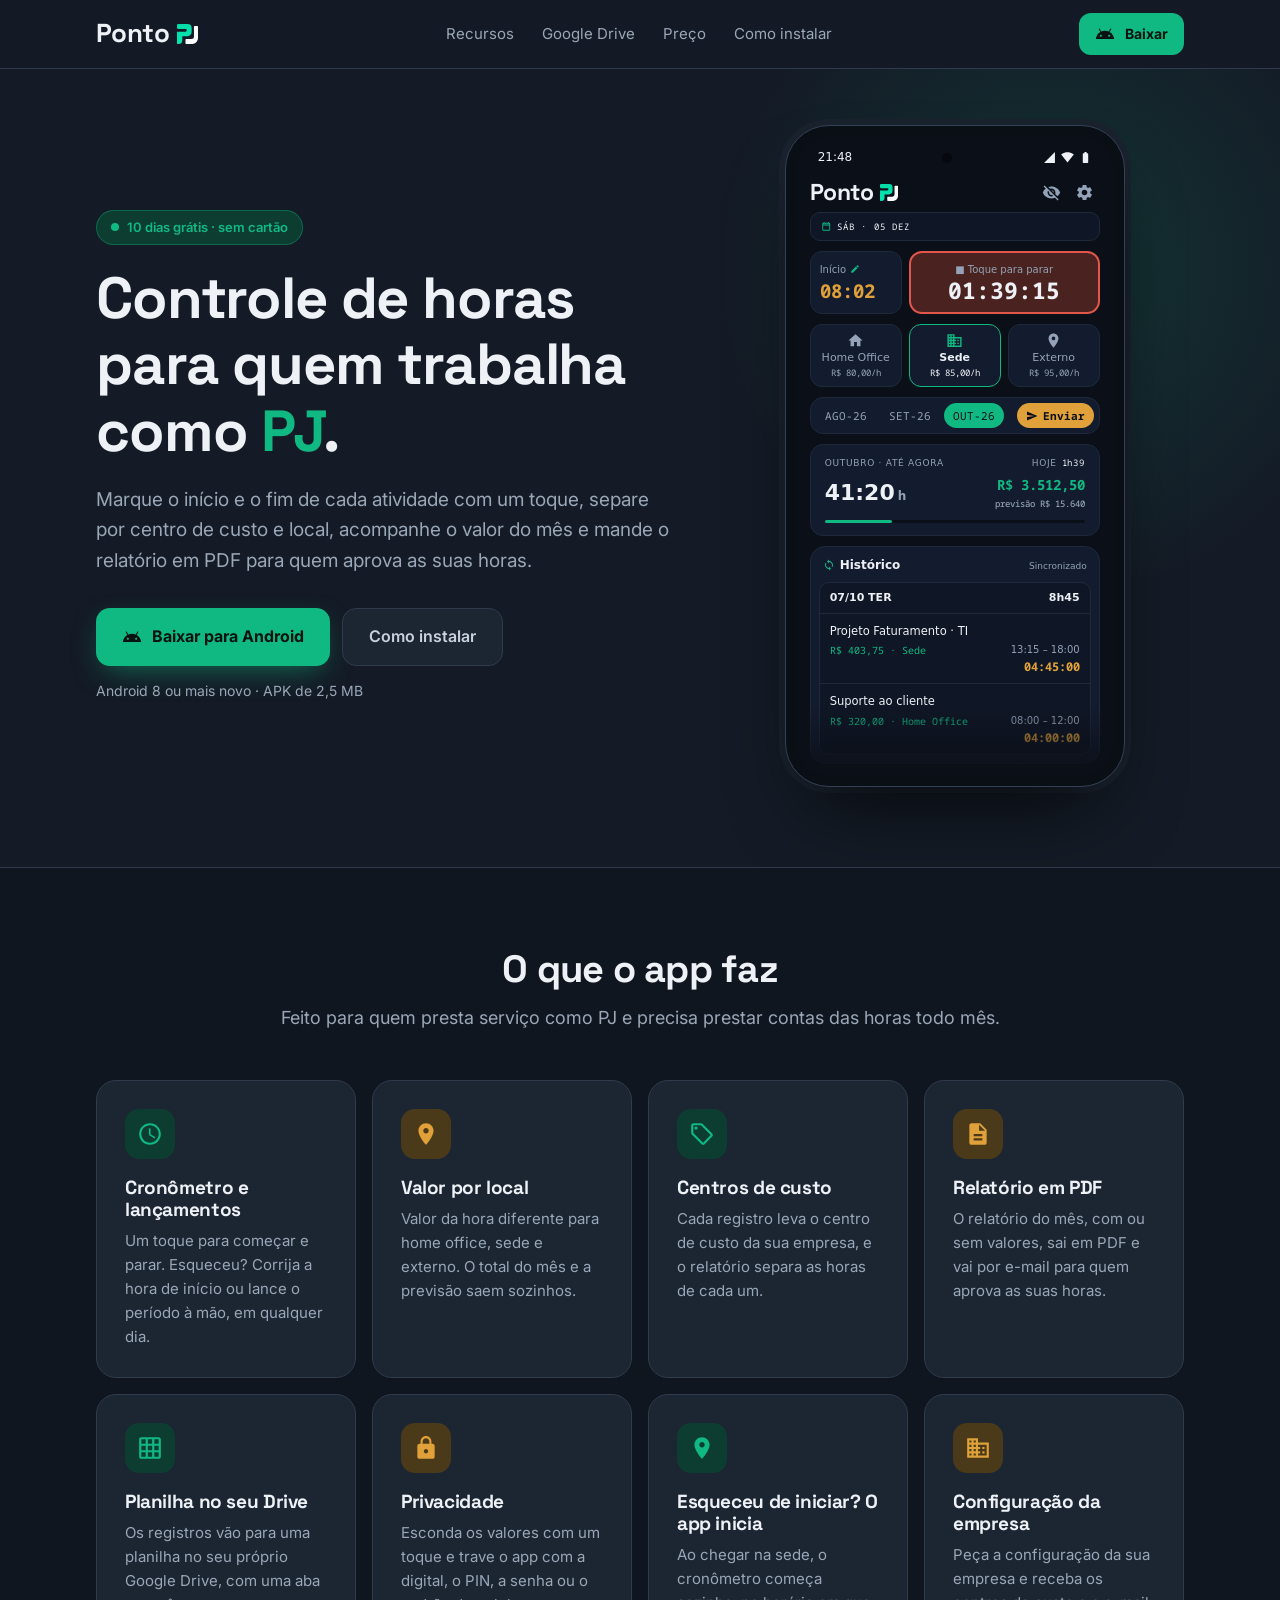
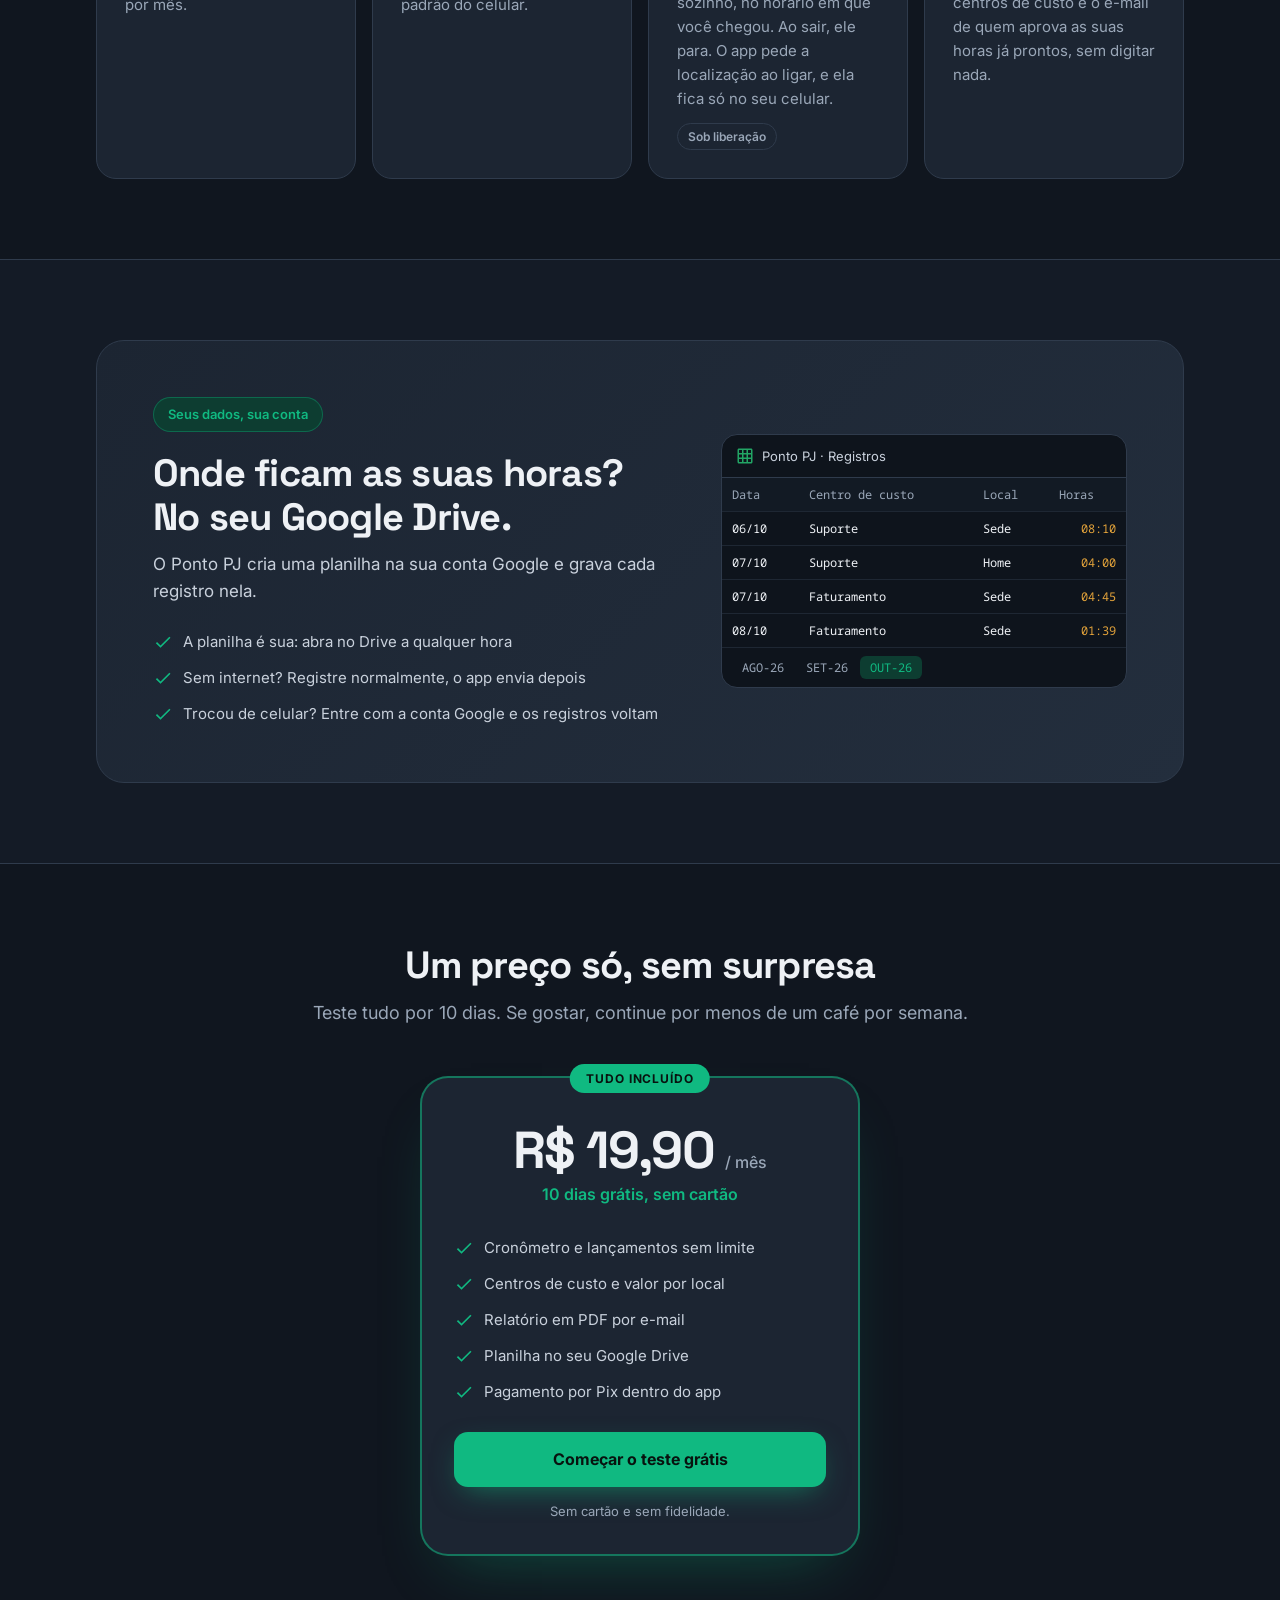
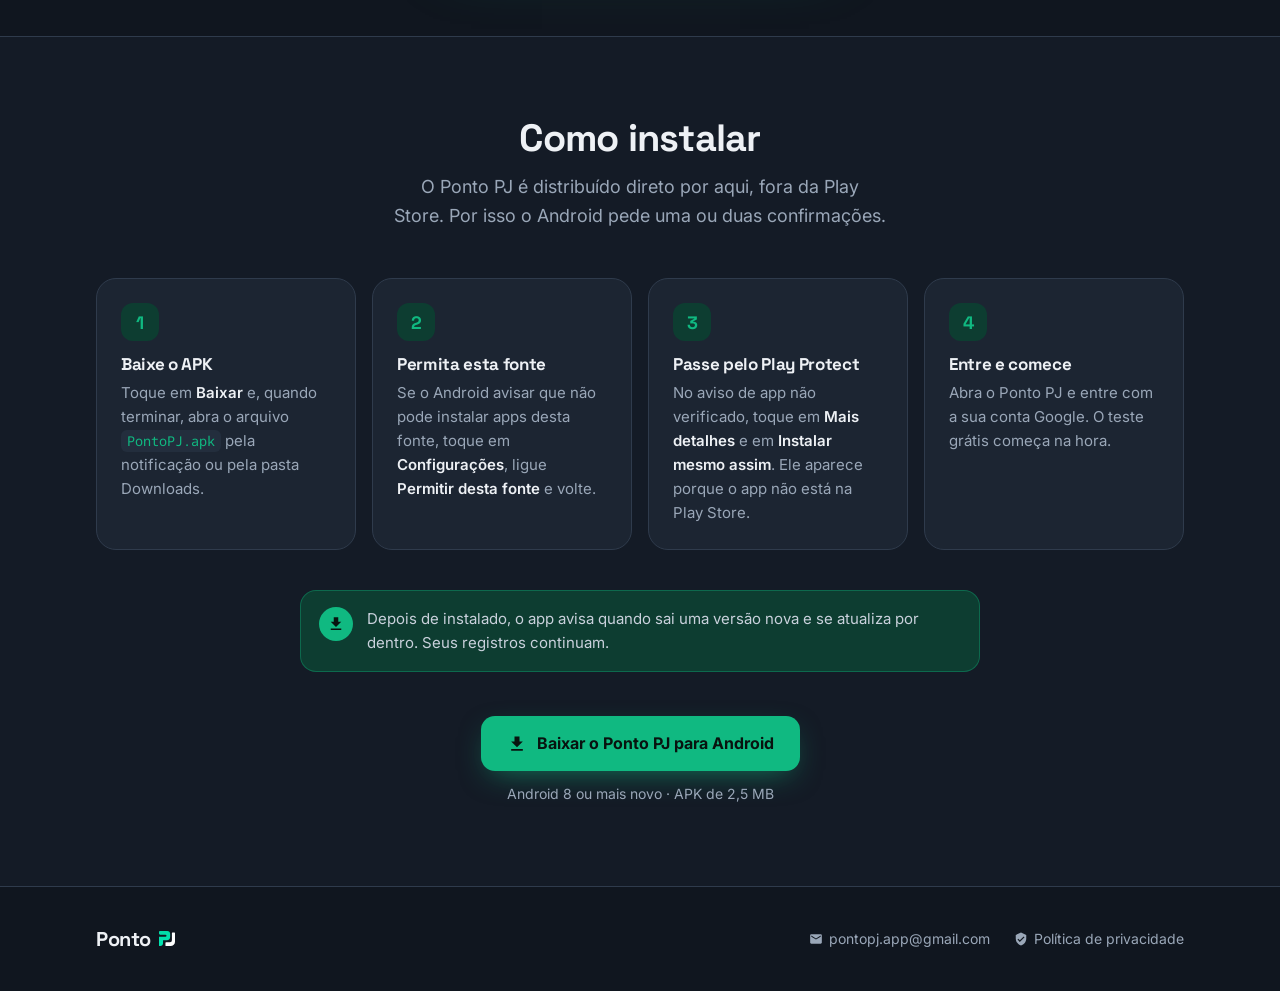
==== index.html @ 46090d83 "Site no celular: Baixar e Como instalar com a largura toda, um embaixo do outro, e a versão centrali" ====
<!doctype html>
<html lang="pt-BR">
<head>
<meta charset="utf-8">
<meta name="viewport" content="width=device-width, initial-scale=1">
<title>Ponto PJ · controle de horas para PJ</title>
<meta name="description" content="Ponto PJ: cronômetro, centros de custo, valor por hora e relatório em PDF para quem trabalha como PJ. Registros numa planilha no seu Google Drive.">
<meta name="theme-color" content="#141B26">
<link rel="icon" href="icone.svg" type="image/svg+xml">
<link rel="preconnect" href="https://fonts.googleapis.com">
<link rel="preconnect" href="https://fonts.gstatic.com" crossorigin>
<link rel="stylesheet" href="https://fonts.googleapis.com/css2?family=Inter:wght@400;500;600;700&family=Space+Grotesk:wght@700&family=Noto+Sans+Mono:wght@400;700&display=swap">
<script>
  // Navegadores antigos (ex.: Samsung Internet do Android 8) não têm gap em flex: o estilo.css usa margens no lugar
  (function () { var d = document.createElement('div'); d.style.cssText = 'display:flex;flex-direction:column;row-gap:1px;position:absolute';
    d.appendChild(document.createElement('div')); d.appendChild(document.createElement('div'));
    document.documentElement.appendChild(d); var tem = d.scrollHeight === 1; d.parentNode.removeChild(d);
    if (!tem) document.documentElement.className += ' sem-gap'; })();
</script>
<link rel="stylesheet" href="estilo.css?v=15">
</head>
<body>

<!-- Ícones do próprio app (res/drawable) -->
<svg width="0" height="0" style="position:absolute" aria-hidden="true">
  <symbol id="i-download" viewBox="0 0 24 24"><path d="M19,9h-4V3H9v6H5l7,7 7,-7zM5,18v2h14v-2H5z"/></symbol>
  <symbol id="i-calendar" viewBox="0 0 24 24"><path d="M19,4h-1V2h-2v2H8V2H6v2H5C3.89,4 3,4.9 3,6v14c0,1.1 0.89,2 2,2h14c1.1,0 2,-0.9 2,-2V6C21,4.9 20.1,4 19,4zM19,20H5V10h14V20zM19,8H5V6h14V8z"/></symbol>
  <symbol id="i-lapis" viewBox="0 0 24 24"><path d="M3,17.25V21h3.75L17.81,9.94l-3.75,-3.75L3,17.25zM20.71,7.04c0.39,-0.39 0.39,-1.02 0,-1.41l-2.34,-2.34c-0.39,-0.39 -1.02,-0.39 -1.41,0l-1.83,1.83 3.75,3.75 1.83,-1.83z"/></symbol>
  <symbol id="i-eye-off" viewBox="0 0 24 24"><path d="M12,7c2.76,0 5,2.24 5,5 0,0.65 -0.13,1.26 -0.36,1.83l2.92,2.92c1.51,-1.26 2.7,-2.89 3.43,-4.75 -1.73,-4.39 -6,-7.5 -11,-7.5 -1.4,0 -2.74,0.25 -3.98,0.7l2.16,2.16C10.74,7.13 11.35,7 12,7zM2,4.27l2.28,2.28 0.46,0.46C3.08,8.3 1.78,10.02 1,12c1.73,4.39 6,7.5 11,7.5 1.55,0 3.03,-0.3 4.38,-0.84l0.42,0.42L19.73,22 21,20.73 3.27,3 2,4.27zM7.53,9.8l1.55,1.55c-0.05,0.21 -0.08,0.43 -0.08,0.65 0,1.66 1.34,3 3,3 0.22,0 0.44,-0.03 0.65,-0.08l1.55,1.55c-0.67,0.33 -1.41,0.53 -2.2,0.53 -2.76,0 -5,-2.24 -5,-5 0,-0.79 0.2,-1.53 0.53,-2.2zM11.84,9.02l3.15,3.15 0.02,-0.16c0,-1.66 -1.34,-3 -3,-3l-0.17,0.01z"/></symbol>
  <symbol id="i-settings" viewBox="0 0 24 24"><path d="M19.14,12.94c0.04,-0.3 0.06,-0.61 0.06,-0.94c0,-0.32 -0.02,-0.64 -0.07,-0.94l2.03,-1.58c0.18,-0.14 0.23,-0.41 0.12,-0.61l-1.92,-3.32c-0.12,-0.22 -0.37,-0.29 -0.59,-0.22l-2.39,0.96c-0.5,-0.38 -1.03,-0.7 -1.62,-0.94L14.4,2.81c-0.04,-0.24 -0.24,-0.41 -0.48,-0.41h-3.84c-0.24,0 -0.43,0.17 -0.47,0.41L9.25,5.35C8.66,5.59 8.12,5.92 7.63,6.29L5.24,5.33c-0.22,-0.08 -0.47,0 -0.59,0.22L2.74,8.87C2.62,9.08 2.66,9.34 2.86,9.48l2.03,1.58C4.84,11.36 4.8,11.69 4.8,12s0.02,0.64 0.07,0.94l-2.03,1.58c-0.18,0.14 -0.23,0.41 -0.12,0.61l1.92,3.32c0.12,0.22 0.37,0.29 0.59,0.22l2.39,-0.96c0.5,0.38 1.03,0.7 1.62,0.94l0.36,2.54c0.05,0.24 0.24,0.41 0.48,0.41h3.84c0.24,0 0.44,-0.17 0.47,-0.41l0.36,-2.54c0.59,-0.24 1.13,-0.56 1.62,-0.94l2.39,0.96c0.22,0.08 0.47,0 0.59,-0.22l1.92,-3.32c0.12,-0.22 0.07,-0.47 -0.12,-0.61L19.14,12.94zM12,15.6c-1.98,0 -3.6,-1.62 -3.6,-3.6s1.62,-3.6 3.6,-3.6s3.6,1.62 3.6,3.6S13.98,15.6 12,15.6z"/></symbol>
  <symbol id="i-home" viewBox="0 0 24 24"><path d="M10,20v-6h4v6h5v-8h3L12,3 2,12h3v8z"/></symbol>
  <symbol id="i-business" viewBox="0 0 24 24"><path d="M12,7V3H2v18h20V7H12zM6,19H4v-2h2v2zM6,15H4v-2h2v2zM6,11H4V9h2v2zM6,7H4V5h2v2zM10,19H8v-2h2v2zM10,15H8v-2h2v2zM10,11H8V9h2v2zM10,7H8V5h2v2zM20,19h-8v-2h2v-2h-2v-2h2v-2h-2V9h8v10zM18,11h-2v2h2v-2zM18,15h-2v2h2v-2z"/></symbol>
  <symbol id="i-place" viewBox="0 0 24 24"><path d="M12,2C8.13,2 5,5.13 5,9c0,5.25 7,13 7,13s7,-7.75 7,-13c0,-3.87 -3.13,-7 -7,-7zM12,11.5c-1.38,0 -2.5,-1.12 -2.5,-2.5s1.12,-2.5 2.5,-2.5 2.5,1.12 2.5,2.5 -1.12,2.5 -2.5,2.5z"/></symbol>
  <symbol id="i-send" viewBox="0 0 24 24"><path d="M2.01,21L23,12 2.01,3 2,10l15,2 -15,2z"/></symbol>
  <symbol id="i-schedule" viewBox="0 0 24 24"><path d="M11.99,2C6.47,2 2,6.48 2,12s4.47,10 9.99,10C17.52,22 22,17.52 22,12S17.52,2 11.99,2zM12,20c-4.42,0 -8,-3.58 -8,-8s3.58,-8 8,-8 8,3.58 8,8 -3.58,8 -8,8zM12.5,7H11v6l5.25,3.15 0.75,-1.23 -4.5,-2.67z"/></symbol>
  <symbol id="i-tag" viewBox="0 0 24 24"><path d="M21.41,11.58l-9,-9C12.05,2.22 11.55,2 11,2H4C2.9,2 2,2.9 2,4v7c0,0.55 0.22,1.05 0.59,1.42l9,9C11.95,21.78 12.45,22 13,22c0.55,0 1.05,-0.22 1.41,-0.59l7,-7C21.78,14.05 22,13.55 22,13C22,12.45 21.77,11.94 21.41,11.58zM13,20.01L4,11V4h7v-0.01l9,9L13,20.01zM6.5,5C7.33,5 8,5.67 8,6.5S7.33,8 6.5,8S5,7.33 5,6.5S5.67,5 6.5,5z"/></symbol>
  <symbol id="i-sync" viewBox="0 0 24 24"><path d="M12,4V1L8,5l4,4V6c3.31,0 6,2.69 6,6 0,1.01 -0.25,1.97 -0.7,2.8l1.46,1.46C19.54,15.03 20,13.57 20,12c0,-4.42 -3.58,-8 -8,-8zM12,18c-3.31,0 -6,-2.69 -6,-6 0,-1.01 0.25,-1.97 0.7,-2.8L5.24,7.74C4.46,8.97 4,10.43 4,12c0,4.42 3.58,8 8,8v3l4,-4 -4,-4v3z"/></symbol>
  <symbol id="i-doc" viewBox="0 0 24 24"><path d="M14,2H6c-1.1,0 -1.99,0.9 -1.99,2L4,20c0,1.1 0.89,2 1.99,2H18c1.1,0 2,-0.9 2,-2V8l-6,-6zM16,18H8v-2h8v2zM16,14H8v-2h8v2zM13,9V3.5L18.5,9H13z"/></symbol>
  <symbol id="i-planilha" viewBox="0 0 24 24"><path d="M20,2H4c-1.1,0 -2,0.9 -2,2v16c0,1.1 0.9,2 2,2h16c1.1,0 2,-0.9 2,-2V4c0,-1.1 -0.9,-2 -2,-2zM8,20H4v-4h4v4zM8,14H4v-4h4v4zM8,8H4V4h4v4zM14,20h-4v-4h4v4zM14,14h-4v-4h4v4zM14,8h-4V4h4v4zM20,20h-4v-4h4v4zM20,14h-4v-4h4v4zM20,8h-4V4h4v4z"/></symbol>
  <symbol id="i-lock" viewBox="0 0 24 24"><path d="M18,8h-1V6c0,-2.76 -2.24,-5 -5,-5S7,3.24 7,6v2H6c-1.1,0 -2,0.9 -2,2v10c0,1.1 0.9,2 2,2h12c1.1,0 2,-0.9 2,-2V10c0,-1.1 -0.9,-2 -2,-2zM12,17c-1.1,0 -2,-0.9 -2,-2s0.9,-2 2,-2 2,0.9 2,2 -0.9,2 -2,2zM15.1,8H8.9V6c0,-1.71 1.39,-3.1 3.1,-3.1 1.71,0 3.1,1.39 3.1,3.1v2z"/></symbol>
  <symbol id="i-check" viewBox="0 0 24 24"><path d="M9,16.17L4.83,12l-1.42,1.41L9,19 21,7l-1.41,-1.41z"/></symbol>
  <symbol id="i-mail" viewBox="0 0 24 24"><path d="M20,4H4c-1.1,0 -1.99,0.9 -1.99,2L2,18c0,1.1 0.9,2 2,2h16c1.1,0 2,-0.9 2,-2V6c0,-1.1 -0.9,-2 -2,-2zM20,8l-8,5 -8,-5V6l8,5 8,-5v2z"/></symbol>
  <symbol id="i-escudo" viewBox="0 0 24 24"><path d="M12,1L3,5v6c0,5.55 3.84,10.74 9,12 5.16,-1.26 9,-6.45 9,-12V5l-9,-4zM10,17l-4,-4 1.41,-1.41L10,14.17l6.59,-6.59L18,9l-8,8z"/></symbol>
  <symbol id="i-android" viewBox="0 0 24 24"><path d="M17.6,9.48l1.84,-3.18c0.16,-0.31 0.04,-0.69 -0.26,-0.85c-0.29,-0.15 -0.65,-0.06 -0.83,0.22l-1.88,3.24c-2.86,-1.21 -6.08,-1.21 -8.94,0L5.65,5.67c-0.19,-0.29 -0.58,-0.38 -0.87,-0.2C4.5,5.65 4.41,6.01 4.56,6.3L6.4,9.48C3.3,11.25 1.28,14.44 1,18h22C22.72,14.44 20.7,11.25 17.6,9.48zM7,15.25c-0.69,0 -1.25,-0.56 -1.25,-1.25c0,-0.69 0.56,-1.25 1.25,-1.25S8.25,13.31 8.25,14C8.25,14.69 7.69,15.25 7,15.25zM17,15.25c-0.69,0 -1.25,-0.56 -1.25,-1.25c0,-0.69 0.56,-1.25 1.25,-1.25s1.25,0.56 1.25,1.25C18.25,14.69 17.69,15.25 17,15.25z"/></symbol>
</svg>

<header>
  <div class="largura">
    <a class="marca" href="./">Ponto<img src="monograma.svg" alt="PJ"></a>
    <nav>
      <a href="#recursos">Recursos</a>
      <a href="#drive">Google Drive</a>
      <a href="#preco">Preço</a>
      <a href="#instalar">Como instalar</a>
    </nav>
    <a class="botao pequeno" href="#baixar"><svg class="i"><use href="#i-android"/></svg>Baixar</a>
  </div>
</header>

<section class="abertura">
  <div class="largura">
    <div class="abertura-texto">
      <div class="selo"><span class="ponto"></span>10 dias grátis · sem cartão</div>
      <h1>Controle de horas para quem trabalha como <span>PJ</span>.</h1>
      <p class="lead"><span class="longo">Marque o início e o fim de cada atividade com um toque, separe por centro de custo e local,
        acompanhe o valor do mês e mande o relatório em PDF para quem aprova as suas horas.</span><span class="curto">Marque as horas com um toque e mande o relatório em PDF para quem aprova.</span></p>
    </div>
    <div class="abertura-acoes">
      <div class="acoes">
        <a class="botao" href="https://github.com/FabioIsSchmitt/pontopj-site/releases/latest/download/PontoPJ.apk">
          <svg class="i"><use href="#i-android"/></svg>Baixar para Android</a>
        <a class="botao sec" href="#instalar">Como instalar</a>
      </div>
      <div class="nota versao">Android 8 ou mais novo · APK de 2,5 MB</div>
    </div>

    <!-- A tela principal do app, rodando -->
    <div class="celular" aria-label="Tela principal do Ponto PJ" role="img">
      <div class="tela">
        <div class="barra-status">
          <span id="hora">09:41</span>
          <span class="camera"></span>
          <span class="icones">
            <svg viewBox="0 0 24 24"><path d="M2,22h20V2z"/></svg>
            <svg viewBox="0 0 24 24"><path d="M12,21l11.6,-14.5C23.1,6.1 18.6,2.5 12,2.5S0.9,6.1 0.4,6.5L12,21z"/></svg>
            <svg viewBox="0 0 24 24"><path d="M15.67,4H14V2h-4v2H8.33C7.6,4 7,4.6 7,5.33v15.33C7,21.4 7.6,22 8.33,22h7.33c0.74,0 1.34,-0.6 1.34,-1.33V5.33C17,4.6 16.4,4 15.67,4z"/></svg>
          </span>
        </div>
        <div class="app">
          <div class="app-topo">
            <div class="app-nome">Ponto<img src="monograma.svg" alt="PJ"></div>
            <div class="botoes"><svg><use href="#i-eye-off"/></svg><svg><use href="#i-settings"/></svg></div>
          </div>

          <div class="data"><svg><use href="#i-calendar"/></svg><span id="data">qui · 08 out</span></div>

          <div class="relogio">
            <div class="inicio"><small>Início<svg><use href="#i-lapis"/></svg></small><b>08:02</b></div>
            <div class="punch"><small>&#x25A0;&#xFE0E; Toque para parar</small><b id="cronometro">01:39:12</b></div>
          </div>
          <div class="locais">
            <div><svg><use href="#i-home"/></svg>Home Office<em>R$ 80,00/h</em></div>
            <div class="on"><svg><use href="#i-business"/></svg>Sede<em>R$ 85,00/h</em></div>
            <div><svg><use href="#i-place"/></svg>Externo<em>R$ 95,00/h</em></div>
          </div>

          <div class="card meses">
            <span class="chip">AGO-26</span><span class="chip">SET-26</span><span class="chip on">OUT-26</span>
            <span class="chip enviar"><svg><use href="#i-send"/></svg>Enviar</span>
          </div>

          <div class="card mes">
            <div class="topo"><small>OUTUBRO · ATÉ AGORA</small><small>HOJE<b id="hoje">1h39</b></small></div>
            <div class="meio"><span class="h">41:20<i>h</i></span>
              <div class="valor"><b>R$ 3.512,50</b><small>previsão R$ 15.640</small></div></div>
            <div class="barra"><span></span></div>
          </div>

          <div class="card hist">
            <div class="hist-topo"><b><svg><use href="#i-sync"/></svg>Histórico</b><span>Sincronizado</span></div>
            <div class="dia">
              <div class="dia-topo"><b>07/10 TER</b><b>8h45</b></div>
              <div class="reg">
                <div class="cc">Projeto Faturamento · TI</div>
                <div class="l"><span class="v">R$ 403,75 · Sede</span><span>13:15 – 18:00</span></div>
                <div class="l"><span></span><span class="d">04:45:00</span></div>
              </div>
              <div class="reg">
                <div class="cc">Suporte ao cliente</div>
                <div class="l"><span class="v">R$ 320,00 · Home Office</span><span>08:00 – 12:00</span></div>
                <div class="l"><span></span><span class="d">04:00:00</span></div>
              </div>
            </div>
          </div>
        </div>
      </div>
    </div>
  </div>
</section>

<section id="recursos" class="alt">
  <div class="largura">
    <div class="centro">
      <h2>O que o app faz</h2>
      <p>Feito para quem presta serviço como PJ e precisa prestar contas das horas todo mês.</p>
    </div>
    <div class="grade">
      <div class="recurso"><div class="ic"><svg class="i"><use href="#i-schedule"/></svg></div>
        <h3>Cronômetro e lançamentos</h3>
        <p>Um toque para começar e parar. Esqueceu? Corrija a hora de início ou lance o período à mão, em qualquer dia.</p></div>
      <div class="recurso ambar"><div class="ic"><svg class="i"><use href="#i-place"/></svg></div>
        <h3>Valor por local</h3>
        <p>Valor da hora diferente para home office, sede e externo. O total do mês e a previsão saem sozinhos.</p></div>
      <div class="recurso"><div class="ic"><svg class="i"><use href="#i-tag"/></svg></div>
        <h3>Centros de custo</h3>
        <p>Cada registro leva o centro de custo da sua empresa, e o relatório separa as horas de cada um.</p></div>
      <div class="recurso ambar"><div class="ic"><svg class="i"><use href="#i-doc"/></svg></div>
        <h3>Relatório em PDF</h3>
        <p>O relatório do mês, com ou sem valores, sai em PDF e vai por e-mail para quem aprova as suas horas.</p></div>
      <div class="recurso"><div class="ic"><svg class="i"><use href="#i-planilha"/></svg></div>
        <h3>Planilha no seu Drive</h3>
        <p>Os registros vão para uma planilha no seu próprio Google Drive, com uma aba por mês.</p></div>
      <div class="recurso ambar"><div class="ic"><svg class="i"><use href="#i-lock"/></svg></div>
        <h3>Privacidade</h3>
        <p>Esconda os valores com um toque e trave o app com a digital, o PIN, a senha ou o padrão do celular.</p></div>
      <div class="recurso"><div class="ic"><svg class="i"><use href="#i-place"/></svg></div>
        <h3>Esqueceu de iniciar? O app inicia</h3>
        <p>Ao chegar na sede, o cronômetro começa sozinho, no horário em que você chegou. Ao sair, ele para. O app pede a localização ao ligar, e ela fica só no seu celular.</p>
        <span class="etiqueta">Sob liberação</span></div>
      <div class="recurso ambar"><div class="ic"><svg class="i"><use href="#i-business"/></svg></div>
        <h3>Configuração da empresa</h3>
        <p>Peça a configuração da sua empresa e receba os centros de custo e o e-mail de quem aprova as suas horas já prontos, sem digitar nada.</p></div>
    </div>
  </div>
</section>

<section id="drive">
  <div class="largura">
    <div class="drive">
      <div>
        <div class="selo">Seus dados, sua conta</div>
        <h2>Onde ficam as suas horas?<br>No seu Google Drive.</h2>
        <p>O Ponto PJ cria uma planilha na sua conta Google e grava cada registro nela.</p>
        <ul class="lista">
          <li><svg class="i"><use href="#i-check"/></svg>A planilha é sua: abra no Drive a qualquer hora</li>
          <li><svg class="i"><use href="#i-check"/></svg>Sem internet? Registre normalmente, o app envia depois</li>
          <li><svg class="i"><use href="#i-check"/></svg>Trocou de celular? Entre com a conta Google e os registros voltam</li>
        </ul>
      </div>
      <div class="planilha" aria-hidden="true">
        <div class="topo"><svg class="i"><use href="#i-planilha"/></svg>Ponto PJ · Registros</div>
        <table>
          <tr><th>Data</th><th>Centro de custo</th><th>Local</th><th>Horas</th></tr>
          <tr><td>06/10</td><td>Suporte</td><td>Sede</td><td class="n">08:10</td></tr>
          <tr><td>07/10</td><td>Suporte</td><td>Home</td><td class="n">04:00</td></tr>
          <tr><td>07/10</td><td>Faturamento</td><td>Sede</td><td class="n">04:45</td></tr>
          <tr><td>08/10</td><td>Faturamento</td><td>Sede</td><td class="n">01:39</td></tr>
        </table>
        <div class="abas"><span>AGO-26</span><span>SET-26</span><span class="on">OUT-26</span></div>
      </div>
    </div>
  </div>
</section>

<section id="preco" class="alt">
  <div class="largura">
    <div class="centro">
      <h2>Um preço só, sem surpresa</h2>
      <p>Teste tudo por 10 dias. Se gostar, continue por menos de um café por semana.</p>
    </div>
    <div class="preco">
      <div class="faixa">Tudo incluído</div>
      <div class="valor">R$ 19,90 <small>/ mês</small></div>
      <p class="teste">10 dias grátis, sem cartão</p>
      <ul class="lista">
        <li><svg class="i"><use href="#i-check"/></svg>Cronômetro e lançamentos sem limite</li>
        <li><svg class="i"><use href="#i-check"/></svg>Centros de custo e valor por local</li>
        <li><svg class="i"><use href="#i-check"/></svg>Relatório em PDF por e-mail</li>
        <li><svg class="i"><use href="#i-check"/></svg>Planilha no seu Google Drive</li>
        <li><svg class="i"><use href="#i-check"/></svg>Pagamento por Pix dentro do app</li>
      </ul>
      <a class="botao" href="#baixar">Começar o teste grátis</a>
      <p class="rodape">Sem cartão e sem fidelidade.</p>
    </div>
  </div>
</section>

<section id="instalar">
  <div class="largura">
    <div class="centro">
      <h2>Como instalar</h2>
      <p>O Ponto PJ é distribuído direto por aqui, fora da Play Store. Por isso o Android pede uma ou duas confirmações.</p>
    </div>
    <div class="passos">
      <div class="passo"><h3>Baixe o APK</h3>
        <p>Toque em <b>Baixar</b> e, quando terminar, abra o arquivo <code>PontoPJ.apk</code> pela notificação ou pela pasta Downloads.</p></div>
      <div class="passo"><h3>Permita esta fonte</h3>
        <p>Se o Android avisar que não pode instalar apps desta fonte, toque em <b>Configurações</b>, ligue <b>Permitir desta fonte</b> e volte.</p></div>
      <div class="passo"><h3>Passe pelo Play Protect</h3>
        <p>No aviso de app não verificado, toque em <b>Mais detalhes</b> e em <b>Instalar mesmo assim</b>. Ele aparece porque o app não está na Play Store.</p></div>
      <div class="passo"><h3>Entre e comece</h3>
        <p>Abra o Ponto PJ e entre com a sua conta Google. O teste grátis começa na hora.</p></div>
    </div>

    <div class="atualiza">
      <span class="bola"><svg><use href="#i-download"/></svg></span>
      <div>Depois de instalado, o app avisa quando sai uma versão nova e se atualiza por dentro. Seus registros continuam.</div>
    </div>

    <div class="baixar" id="baixar">
      <a class="botao" href="https://github.com/FabioIsSchmitt/pontopj-site/releases/latest/download/PontoPJ.apk">
        <svg class="i"><use href="#i-download"/></svg>Baixar o Ponto PJ para Android</a>
      <div class="nota versao">Android 8 ou mais novo · APK de 2,5 MB</div>
    </div>
  </div>
</section>

<footer>
  <div class="largura">
    <a class="marca" href="./">Ponto<img src="monograma.svg" alt="PJ"></a>
    <div class="links">
      <a href="mailto:pontopj.app@gmail.com"><svg class="i"><use href="#i-mail"/></svg>pontopj.app@gmail.com</a>
      <a href="privacidade.html"><svg class="i"><use href="#i-escudo"/></svg>Política de privacidade</a>
    </div>
  </div>
</footer>

<script>
  // relógio da tela de exemplo: a hora de agora, a data de hoje e o cronômetro andando
  (function () {
    var dias = ['dom', 'seg', 'ter', 'qua', 'qui', 'sex', 'sáb'];
    var meses = ['jan', 'fev', 'mar', 'abr', 'mai', 'jun', 'jul', 'ago', 'set', 'out', 'nov', 'dez'];
    var hoje = new Date();
    document.getElementById('data').textContent = dias[hoje.getDay()] + ' · ' + String(hoje.getDate()).padStart(2, '0') + ' ' + meses[hoje.getMonth()];
    var seg = 1 * 3600 + 39 * 60 + 12;
    function dois(n) { return String(n).padStart(2, '0'); }
    function tique() {
      var d = new Date();
      document.getElementById('hora').textContent = dois(d.getHours()) + ':' + dois(d.getMinutes());
      document.getElementById('cronometro').textContent = dois(Math.floor(seg / 3600)) + ':' + dois(Math.floor(seg / 60) % 60) + ':' + dois(seg % 60);
      // hoje: nenhum registro do dia na tela de exemplo, só o cronômetro rodando
      document.getElementById('hoje').textContent = Math.floor(seg / 3600) + 'h' + dois(Math.floor(seg / 60) % 60);
      seg++;
    }
    tique();
    setInterval(tique, 1000);
  })();

  // versão mais recente publicada (sem internet ou sem resposta, fica só o tamanho)
  fetch('https://api.github.com/repos/FabioIsSchmitt/pontopj-site/releases/latest')
    .then(function (r) { return r.json(); })
    .then(function (r) {
      var apk = (r.assets || []).filter(function (a) { return a.name === 'PontoPJ.apk'; })[0];
      if (!r.tag_name || !apk) return;
      var mb = (apk.size / 1048576).toFixed(1).replace('.', ',');
      document.querySelectorAll('.versao').forEach(function (el) {
        el.textContent = 'Versão ' + r.tag_name.replace(/^v/, '') + ' · Android 8 ou mais novo · APK de ' + mb + ' MB';
      });
    })
    .catch(function () {});
</script>
</body>
</html>
---- estilo.css ----
/* Mesmas cores do app (res/values/colors.xml) */
:root {
  --bg: #141B26; --bg2: #10161F; --panel: #1C2532; --panel2: #232E3D; --line: #2F3B4C;
  --ink: #EEF1F5; --ink-dim: #9AA7B8; --ink-soft: #C9D1DC;
  --run: #10B981; --run-dim: #0D3D31; --stop: #E2574C; --stop-dim: #4A2320;
  --amber: #E0A13A; --amber-dim: #4A3A1A; --pilula: #2C384A;
  --titulo: "Space Grotesk", system-ui, sans-serif;
  --mono: "Noto Sans Mono", ui-monospace, "Droid Sans Mono", monospace;
}
* { box-sizing: border-box; }
html { -webkit-text-size-adjust: 100%; scroll-behavior: smooth; }
body { margin: 0; background: var(--bg); color: var(--ink); font: 16px/1.6 Inter, system-ui, -apple-system, "Segoe UI", Roboto, sans-serif; -webkit-font-smoothing: antialiased; }
a { color: var(--run); }
svg.i { width: 1em; height: 1em; fill: currentColor; flex: none; }
.largura { max-width: 1120px; margin: 0 auto; padding: 0 16px; }
section { padding: 80px 0; }
.alt { background: var(--bg2); border-top: 1px solid var(--line); border-bottom: 1px solid var(--line); }
h1, h2, h3 { font-family: var(--titulo); line-height: 1.15; letter-spacing: -0.02em; margin: 0; }
h2 { font-size: clamp(28px, 4vw, 38px); margin-bottom: 12px; }
.centro { text-align: center; max-width: 760px; margin: 0 auto 48px; }
.centro p { color: var(--ink-dim); font-size: 18px; margin: 0; text-wrap: balance; }
.selo { display: inline-flex; align-items: center; gap: 8px; padding: 6px 14px; border-radius: 999px; font-size: 13px; font-weight: 600;
  background: var(--run-dim); color: var(--run); border: 1px solid rgba(16,185,129,.35); margin-bottom: 20px; }
.selo .ponto { width: 8px; height: 8px; border-radius: 50%; background: var(--run); animation: pulsa 1.6s ease-in-out infinite; }
@keyframes pulsa { 50% { opacity: .35; } }

.botao { display: inline-flex; align-items: center; justify-content: center; gap: 10px; background: var(--run); color: #08130F;
  font-weight: 700; text-decoration: none; padding: 15px 26px; border-radius: 14px; transition: filter .15s, transform .15s;
  box-shadow: 0 10px 30px -10px rgba(16,185,129,.6); }
.botao:hover { filter: brightness(1.08); transform: translateY(-1px); }
.botao svg { width: 20px; height: 20px; }
.botao.pequeno { padding: 10px 16px; border-radius: 12px; font-size: 14px; box-shadow: none; }
.botao.sec { background: var(--panel); color: var(--ink-soft); border: 1px solid var(--line); box-shadow: none; font-weight: 600; }

/* Topo */
header { position: sticky; top: 0; z-index: 10; background: rgba(20,27,38,.85); backdrop-filter: blur(12px); -webkit-backdrop-filter: blur(12px); border-bottom: 1px solid var(--line); }
header .largura { height: 68px; display: flex; align-items: center; justify-content: space-between; gap: 16px; }
.marca { display: flex; align-items: center; gap: 8px; text-decoration: none; color: var(--ink); font-family: var(--titulo); font-weight: 700; font-size: 26px; letter-spacing: -0.02em; }
.marca img { height: 0.75em; width: auto; }
header nav { display: none; gap: 28px; font-size: 15px; }
header nav a { color: var(--ink-dim); text-decoration: none; }
header nav a:hover { color: var(--ink); }
@media (min-width: 860px) { header nav { display: flex; } }

/* Abertura */
.abertura { position: relative; overflow: hidden; padding: 56px 0 80px; }
.abertura::before { content: ""; position: absolute; top: -20%; right: -10%; width: 720px; height: 720px; pointer-events: none;
  background: radial-gradient(circle, rgba(16,185,129,.16), transparent 65%); }
/* Celular: título e frase curta, a tela do app e depois os botões (o Baixar também fica no cabeçalho).
   Computador: texto e botões à esquerda, o app à direita */
.abertura .largura { position: relative; display: grid; grid-gap: 28px; gap: 28px; grid-template-areas: "texto" "celular" "acoes"; }
.abertura-texto { grid-area: texto; }
.abertura-acoes { grid-area: acoes; }
.abertura .celular { grid-area: celular; }
.abertura .lead .longo { display: none; }
@media (min-width: 960px) {
  .abertura .largura { grid-template-columns: 1.25fr 1fr; grid-template-areas: "texto celular" "acoes celular"; grid-column-gap: 56px; column-gap: 56px; grid-row-gap: 0; row-gap: 0; }
  .abertura-texto { align-self: end; }
  .abertura-acoes { align-self: start; }
  .abertura .lead .longo { display: inline; }
  .abertura .lead .curto { display: none; }
}
.abertura h1 { font-size: clamp(36px, 6vw, 58px); margin-bottom: 20px; }
.abertura h1 span { color: var(--run); }
.abertura .lead { color: var(--ink-dim); font-size: 19px; max-width: 580px; margin: 0 0 32px; }
.acoes { display: flex; flex-wrap: wrap; gap: 12px; }
.nota { color: var(--ink-dim); font-size: 14px; margin-top: 14px; }
/* Celular: Baixar e Como instalar com a largura toda, um embaixo do outro, e a versão centralizada */
@media (max-width: 959px) {
  .abertura .acoes { flex-direction: column; }
  .abertura .acoes .botao { width: 100%; }
  .abertura .nota.versao { text-align: center; }
  .sem-gap .abertura .acoes > * { margin-right: 0; }
}
@media (max-width: 959px) { .abertura { padding-top: 28px; } .abertura .selo { margin-bottom: 14px; } .abertura h1 { margin-bottom: 12px; } .abertura .lead { font-size: 17px; margin-bottom: 0; } }

/* Celular: a tela principal do app (activity_main.xml), com as cores atuais do app (colors.xml) */
.celular { justify-self: center; width: 100%; max-width: 340px; background: #0A0F16; border: 1px solid #344155; border-radius: 44px; padding: 10px;
  box-shadow: 0 40px 80px -30px rgba(0,0,0,.8), 0 0 0 6px #1A222E; }
.tela { --bg: #0B0F17; --panel: #131B2E; --panel2: #1B253A; --item: #0F1625; --line: #1E293B; --ink-dim: #94A3B8;
  background: var(--bg); border-radius: 35px; overflow: hidden; height: 640px; position: relative; font-family: Roboto, system-ui, sans-serif; }
.tela::after { content: ""; position: absolute; left: 0; right: 0; bottom: 0; height: 70px; background: linear-gradient(transparent, var(--bg)); }
.barra-status { display: flex; justify-content: space-between; align-items: center; padding: 12px 22px 0; font-size: 12px; color: var(--ink); }
.barra-status .camera { width: 10px; height: 10px; border-radius: 50%; background: #05080C; }
.barra-status .icones { display: flex; gap: 5px; align-items: center; }
.barra-status svg { width: 13px; height: 13px; fill: var(--ink); }
.app { padding: 4px 14px 14px; }
.app-topo { display: flex; align-items: center; padding: 10px 0 8px; }
.app-nome { font-family: var(--titulo); font-weight: 700; font-size: 23px; letter-spacing: -0.02em; line-height: 1; }
.app-nome { display: flex; align-items: center; gap: 6.5px; }
.app-nome img { height: 0.75em; width: auto; }
.app-topo .botoes { margin-left: auto; display: flex; gap: 14px; padding-right: 6px; }
.app-topo .botoes svg { width: 19px; height: 19px; fill: var(--ink-dim); }
.card { background: var(--panel); border: 1px solid var(--line); border-radius: 13px; }
/* Data de hoje numa barra própria */
.data { display: flex; align-items: center; gap: 6px; padding: 7px 10px; background: var(--item); border: 1px solid var(--line); border-radius: 10px;
  font: 9px var(--mono); letter-spacing: .12em; color: var(--ink); text-transform: uppercase; }
.data svg { width: 10.5px; height: 10.5px; fill: var(--run); }
/* Início + relógio na mesma grade de 3 colunas dos locais: o Início alinha com Home Office e o relógio com Sede + Externo */
.relogio, .locais { display: grid; grid-template-columns: repeat(3, minmax(0, 1fr)); grid-gap: 7px; gap: 7px; margin-top: 10px; }
/* Início e relógio com a altura dos cartões dos locais */
.relogio { height: 63px; }
.inicio { background: var(--panel); border: 1px solid var(--line); border-radius: 12px; padding: 0 9px; display: flex; flex-direction: column; justify-content: center; }
.inicio small { font-size: 10px; color: var(--ink-dim); }
.inicio small svg { width: 10px; height: 10px; margin-left: 4px; vertical-align: -1px; fill: var(--run); }
.inicio b { font: 700 19px var(--mono); color: var(--amber); }
.punch { grid-column: span 2; background: var(--stop-dim); border: 2px solid var(--stop); border-radius: 13px; padding: 0 8px; text-align: center; display: flex; flex-direction: column; justify-content: center; }
.punch small { display: block; font-size: 10px; color: var(--ink-dim); }
.punch b { font: 700 23px/1.1 var(--mono); }
/* Local/Tipo: três cartões; o escolhido com borda verde */
.locais div { text-align: center; padding: 7px 2px; border-radius: 12px; font-size: 11px; color: var(--ink-dim); line-height: 1.35;
  background: var(--panel); border: 1px solid var(--line); }
.locais svg { display: block; margin: 0 auto 2px; width: 17px; height: 17px; fill: currentColor; }
.locais em { display: block; font: normal 9px var(--mono); }
.locais .on { color: var(--ink); font-weight: 700; border-color: var(--run); }
.locais .on svg { fill: var(--run); }
/* Meses e o Enviar num cartão */
.meses { display: flex; align-items: center; gap: 4px; margin-top: 10px; padding: 5px; }
.chip { font: 11px var(--mono); padding: 5px 9px; border-radius: 999px; color: var(--ink-dim); }
.chip.on { background: var(--run); color: var(--bg); }
.chip.enviar { margin-left: auto; background: var(--amber); color: var(--bg); font-weight: 700; display: flex; align-items: center; gap: 5px; }
.chip.enviar svg { width: 12px; height: 12px; fill: var(--bg); }
/* Cartão do mês: horas grandes, valor e previsão, HOJE à direita e a barra até a previsão */
.mes { margin-top: 10px; padding: 11px 14px 12px; }
.mes .topo { display: flex; justify-content: space-between; }
.mes small { display: block; font-size: 9px; letter-spacing: .08em; color: var(--ink-dim); font-weight: 500; }
.mes small b { margin-left: 5px; color: var(--ink); font: 9px var(--mono); }
.mes .meio { display: flex; align-items: center; margin-top: 4px; }
.mes .h { font-size: 22px; font-weight: 700; }
.mes .h i { font-style: normal; font-size: 12px; color: var(--ink-dim); margin-left: 3px; }
.mes .valor { margin-left: auto; text-align: right; font-family: var(--mono); }
.mes .valor b { display: block; font-size: 14px; color: var(--run); }
.mes .valor small { letter-spacing: 0; }
.mes .barra { height: 3px; background: var(--bg); border-radius: 2px; margin-top: 9px; }
.mes .barra span { display: block; width: 26%; height: 100%; background: var(--run); border-radius: 2px; }
/* Histórico: os registros do dia num cartão só, com a data e o total do dia */
.hist { margin-top: 10px; padding: 9px 8px 8px; border-radius: 15px; }
.hist-topo { display: flex; justify-content: space-between; align-items: center; margin: 0 4px 7px; font-size: 12px; }
.hist-topo b svg { width: 12px; height: 12px; fill: var(--run); margin-right: 5px; vertical-align: -2px; }
.hist-topo span { font-size: 9px; color: var(--ink-dim); }
.dia { background: var(--item); border: 1px solid var(--line); border-radius: 10px; }
.dia-topo { display: flex; justify-content: space-between; padding: 6px 10px; border-bottom: 1px solid var(--line); font-size: 11px; }
.reg { padding: 8px 10px; font-size: 10px; color: var(--ink-dim); }
.reg + .reg { border-top: 1px solid var(--line); }
.reg .cc { color: var(--ink); font-size: 11.5px; margin-bottom: 2px; }
.reg .l { display: flex; justify-content: space-between; align-items: center; }
.reg .v { font-family: var(--mono); color: var(--run); }
.reg .d { font: 700 12px var(--mono); color: var(--amber); }

/* Recursos */
.grade { display: grid; gap: 16px; }
@media (min-width: 640px) { .grade { grid-template-columns: repeat(2, 1fr); } }
@media (min-width: 1040px) { .grade { grid-template-columns: repeat(4, 1fr); } .recurso { padding: 24px; } }
.recurso { background: var(--panel); border: 1px solid var(--line); border-radius: 20px; padding: 28px; transition: border-color .2s, transform .2s; }
.recurso:hover { border-color: rgba(16,185,129,.5); transform: translateY(-2px); }
.recurso .ic { width: 50px; height: 50px; border-radius: 14px; background: var(--run-dim); color: var(--run); display: grid; place-items: center; margin-bottom: 18px; }
.recurso .ic svg { width: 26px; height: 26px; }
.recurso.ambar .ic { background: var(--amber-dim); color: var(--amber); }
.recurso h3 { font-size: 19px; margin-bottom: 8px; }
.recurso p { color: var(--ink-dim); font-size: 15px; margin: 0; }
.recurso .etiqueta { display: inline-block; margin-top: 12px; padding: 3px 10px; border-radius: 999px; font-size: 12px; font-weight: 600;
  color: var(--ink-dim); border: 1px solid var(--line); }

/* Google Drive */
.drive { display: grid; gap: 40px; align-items: center; background: linear-gradient(135deg, var(--panel), var(--panel2)); border: 1px solid var(--line);
  border-radius: 28px; padding: clamp(28px, 5vw, 56px); position: relative; overflow: hidden; }
@media (min-width: 900px) { .drive { grid-template-columns: 1.3fr 1fr; } }
.drive p { color: var(--ink-soft); font-size: 17px; margin: 0 0 24px; }
.lista { list-style: none; padding: 0; margin: 0; display: grid; gap: 12px; }
@media (min-width: 600px) { .lista.duas { grid-template-columns: 1fr 1fr; } }
.lista li { display: flex; gap: 10px; align-items: flex-start; color: var(--ink-soft); font-size: 15px; }
.lista svg { color: var(--run); width: 20px; height: 20px; margin-top: 2px; }
.planilha { background: #0E141C; border: 1px solid var(--line); border-radius: 16px; overflow: hidden; font: 12px var(--mono); }
.planilha .topo { display: flex; align-items: center; gap: 8px; padding: 12px 14px; border-bottom: 1px solid var(--line); color: var(--ink-soft); font-family: Inter, sans-serif; font-size: 13px; }
.planilha .topo svg { width: 18px; height: 18px; color: #22A565; }
.planilha table { width: 100%; border-collapse: collapse; }
.planilha th, .planilha td { padding: 8px 10px; border-bottom: 1px solid #1E2733; text-align: left; white-space: nowrap; }
.planilha th { color: var(--ink-dim); font-weight: 400; background: #121A24; }
.planilha td.n { text-align: right; color: var(--amber); }
.planilha .abas { display: flex; gap: 2px; padding: 8px 10px; }
.planilha .abas span { padding: 3px 10px; border-radius: 6px; color: var(--ink-dim); }
.planilha .abas .on { background: var(--run-dim); color: var(--run); }

/* Preço */
.preco { max-width: 440px; margin: 0 auto; background: var(--panel); border: 2px solid rgba(16,185,129,.55); border-radius: 28px; padding: 40px 32px 32px; position: relative;
  box-shadow: 0 30px 60px -30px rgba(16,185,129,.35); }
.preco .faixa { position: absolute; top: -14px; left: 50%; transform: translateX(-50%); background: var(--run); color: #08130F; font-weight: 700; font-size: 12px;
  letter-spacing: .08em; text-transform: uppercase; padding: 5px 16px; border-radius: 999px; white-space: nowrap; }
.preco .valor { text-align: center; font-family: var(--titulo); font-size: 52px; font-weight: 700; letter-spacing: -0.03em; line-height: 1; margin: 6px 0; }
.preco .valor small { font: 500 16px Inter, sans-serif; color: var(--ink-dim); letter-spacing: 0; }
.preco .teste { text-align: center; color: var(--run); font-weight: 600; margin: 0 0 28px; }
.preco .lista { margin-bottom: 28px; }
.preco .botao { width: 100%; }
.preco .rodape { text-align: center; color: var(--ink-dim); font-size: 13px; margin: 14px 0 0; }

/* Instalação */
.passos { display: grid; gap: 16px; grid-template-columns: repeat(auto-fit, minmax(230px, 1fr)); counter-reset: passo; }
.passo { background: var(--panel); border: 1px solid var(--line); border-radius: 20px; padding: 24px; }
.passo::before { counter-increment: passo; content: counter(passo); display: grid; place-items: center; width: 38px; height: 38px; border-radius: 12px;
  background: var(--run-dim); color: var(--run); font: 700 18px var(--titulo); margin-bottom: 14px; }
.passo h3 { font-size: 17px; margin-bottom: 6px; }
.passo p { color: var(--ink-dim); font-size: 15px; margin: 0; }
.passo b { color: var(--ink); font-weight: 600; }
code { font-family: var(--mono); font-size: .9em; background: var(--panel2); color: var(--run); padding: 2px 6px; border-radius: 6px; }
.baixar { text-align: center; margin-top: 44px; }
.baixar .nota { margin-top: 12px; }
.atualiza { display: flex; gap: 14px; align-items: flex-start; max-width: 680px; margin: 40px auto 0; background: var(--run-dim); border: 1px solid rgba(16,185,129,.35);
  border-radius: 16px; padding: 16px 18px; color: var(--ink-soft); font-size: 15px; }
.atualiza .bola { flex: none; width: 34px; height: 34px; border-radius: 50%; background: var(--run); display: grid; place-items: center; }
.atualiza .bola svg { width: 18px; height: 18px; fill: #08130F; }

footer { background: var(--bg2); border-top: 1px solid var(--line); padding: 36px 0; color: var(--ink-dim); font-size: 14px; }
footer .largura { display: flex; flex-wrap: wrap; gap: 16px 28px; align-items: center; justify-content: space-between; }
footer .links { display: flex; flex-wrap: wrap; gap: 12px 24px; }
footer a { color: var(--ink-dim); text-decoration: none; display: inline-flex; align-items: center; gap: 6px; }
footer a:hover { color: var(--ink); }
footer .marca { font-size: 20px; }

/* Páginas de texto (política de privacidade) */
.documento { max-width: 760px; margin: 0 auto; padding: 48px 16px 72px; }
.documento h1 { font-size: clamp(32px, 6vw, 44px); margin-bottom: 8px; }
.documento h2 { font-size: 21px; margin: 36px 0 10px; }
.documento .data { color: var(--ink-dim); margin: 0 0 28px; }
.documento p, .documento li { color: var(--ink-soft); }
.documento ul { padding-left: 22px; }
.documento li { margin-bottom: 6px; }
header nav a.atual { color: var(--ink); }

/* Celular estreito: a planilha de exemplo cabe sem cortar a coluna de horas */
@media (max-width: 480px) {
  .planilha { font-size: 10.5px; }
  .planilha th, .planilha td { padding: 7px 6px; }
  .drive { padding: 24px 16px; }
}

/* Sem gap em flex (navegadores antigos, ver o script no <head>): o mesmo espaço com margens */
.sem-gap .selo .ponto { margin-right: 8px; }
.sem-gap .botao > svg { margin-right: 10px; }
.sem-gap .marca img { margin-left: 8px; }
.sem-gap header nav a + a { margin-left: 28px; }
.sem-gap .acoes { margin-bottom: -12px; }
.sem-gap .acoes > * { margin: 0 12px 12px 0; }
.sem-gap .barra-status .icones svg + svg { margin-left: 5px; }
.sem-gap .app-nome img { margin-left: 6.5px; }
.sem-gap .data span { margin-left: 6px; }
.sem-gap .app-topo .botoes svg + svg { margin-left: 14px; }
.sem-gap .meses > * + * { margin-left: 4px; }
.sem-gap .meses > .enviar { margin-left: auto; }
.sem-gap .chip.enviar svg { margin-right: 5px; }
.sem-gap .lista li > svg { margin-right: 10px; }
.sem-gap .planilha .topo svg { margin-right: 8px; }
.sem-gap .planilha .abas > * + * { margin-left: 2px; }
.sem-gap .atualiza > * + * { margin-left: 14px; }
.sem-gap footer .largura > * { margin: 8px 28px 8px 0; }
.sem-gap footer .links a { margin: 6px 24px 6px 0; }
.sem-gap footer a > svg { margin-right: 6px; }
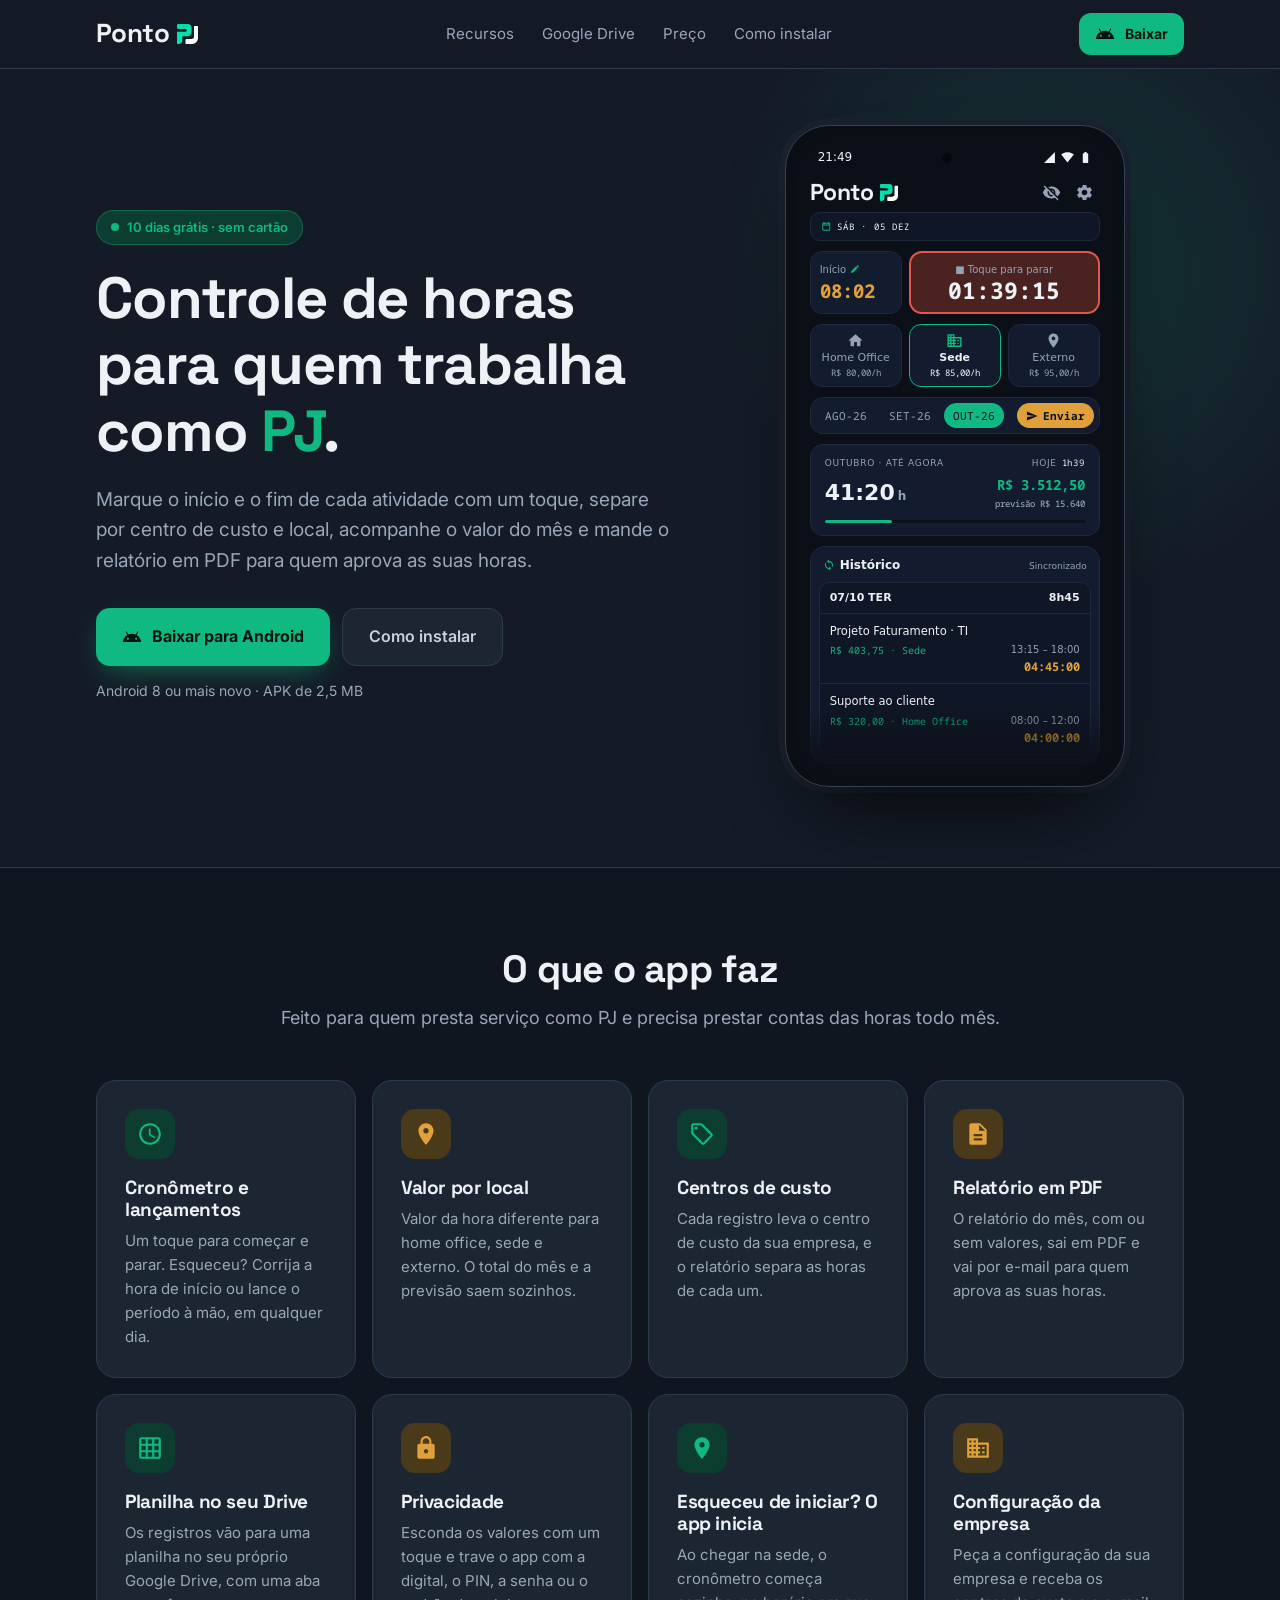
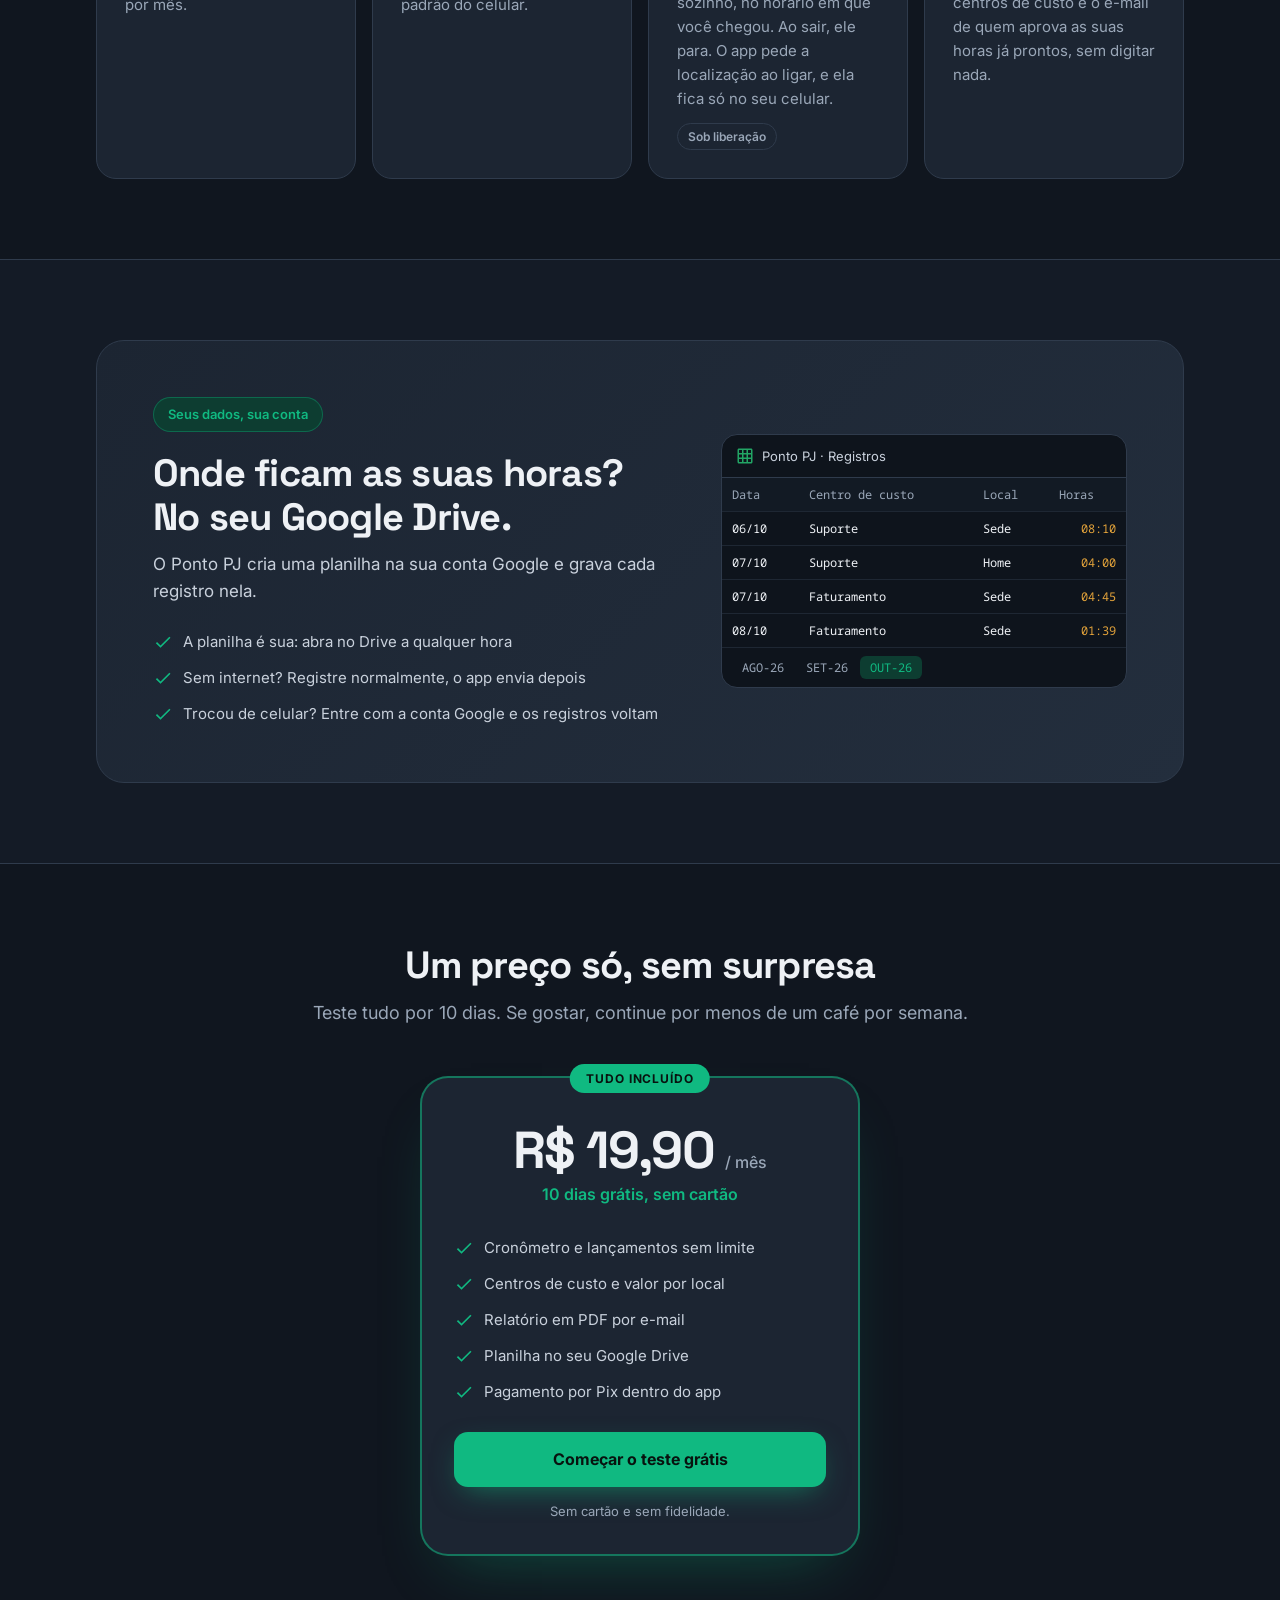
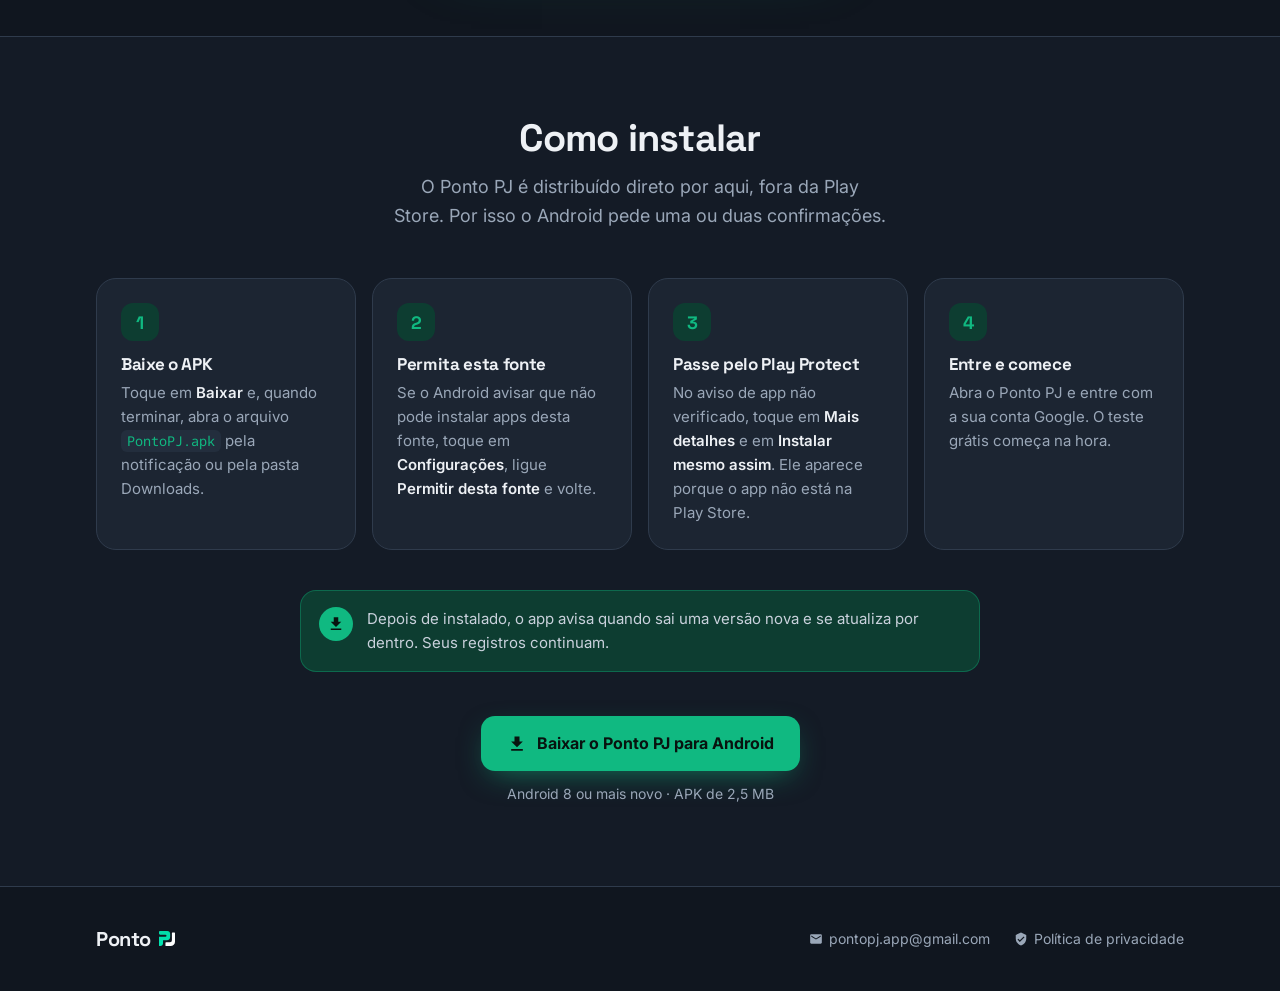
==== commit 143c45b9: "Site no celular: Baixar do fim da página com a largura toda, alinhado com os cartões Co-Authored-By:" ====
--- a/index.html
+++ b/index.html
@@ -17,7 +17,7 @@
     document.documentElement.appendChild(d); var tem = d.scrollHeight === 1; d.parentNode.removeChild(d);
     if (!tem) document.documentElement.className += ' sem-gap'; })();
 </script>
-<link rel="stylesheet" href="estilo.css?v=15">
+<link rel="stylesheet" href="estilo.css?v=16">
 </head>
 <body>
 
--- a/estilo.css
+++ b/estilo.css
@@ -65,10 +65,11 @@
 .abertura .lead { color: var(--ink-dim); font-size: 19px; max-width: 580px; margin: 0 0 32px; }
 .acoes { display: flex; flex-wrap: wrap; gap: 12px; }
 .nota { color: var(--ink-dim); font-size: 14px; margin-top: 14px; }
-/* Celular: Baixar e Como instalar com a largura toda, um embaixo do outro, e a versão centralizada */
+/* Celular: Baixar e Como instalar com a largura toda, um embaixo do outro, e a versão centralizada;
+   o Baixar do fim da página também com a largura toda, como os cartões em volta */
 @media (max-width: 959px) {
   .abertura .acoes { flex-direction: column; }
-  .abertura .acoes .botao { width: 100%; }
+  .abertura .acoes .botao, .baixar .botao { width: 100%; }
   .abertura .nota.versao { text-align: center; }
   .sem-gap .abertura .acoes > * { margin-right: 0; }
 }
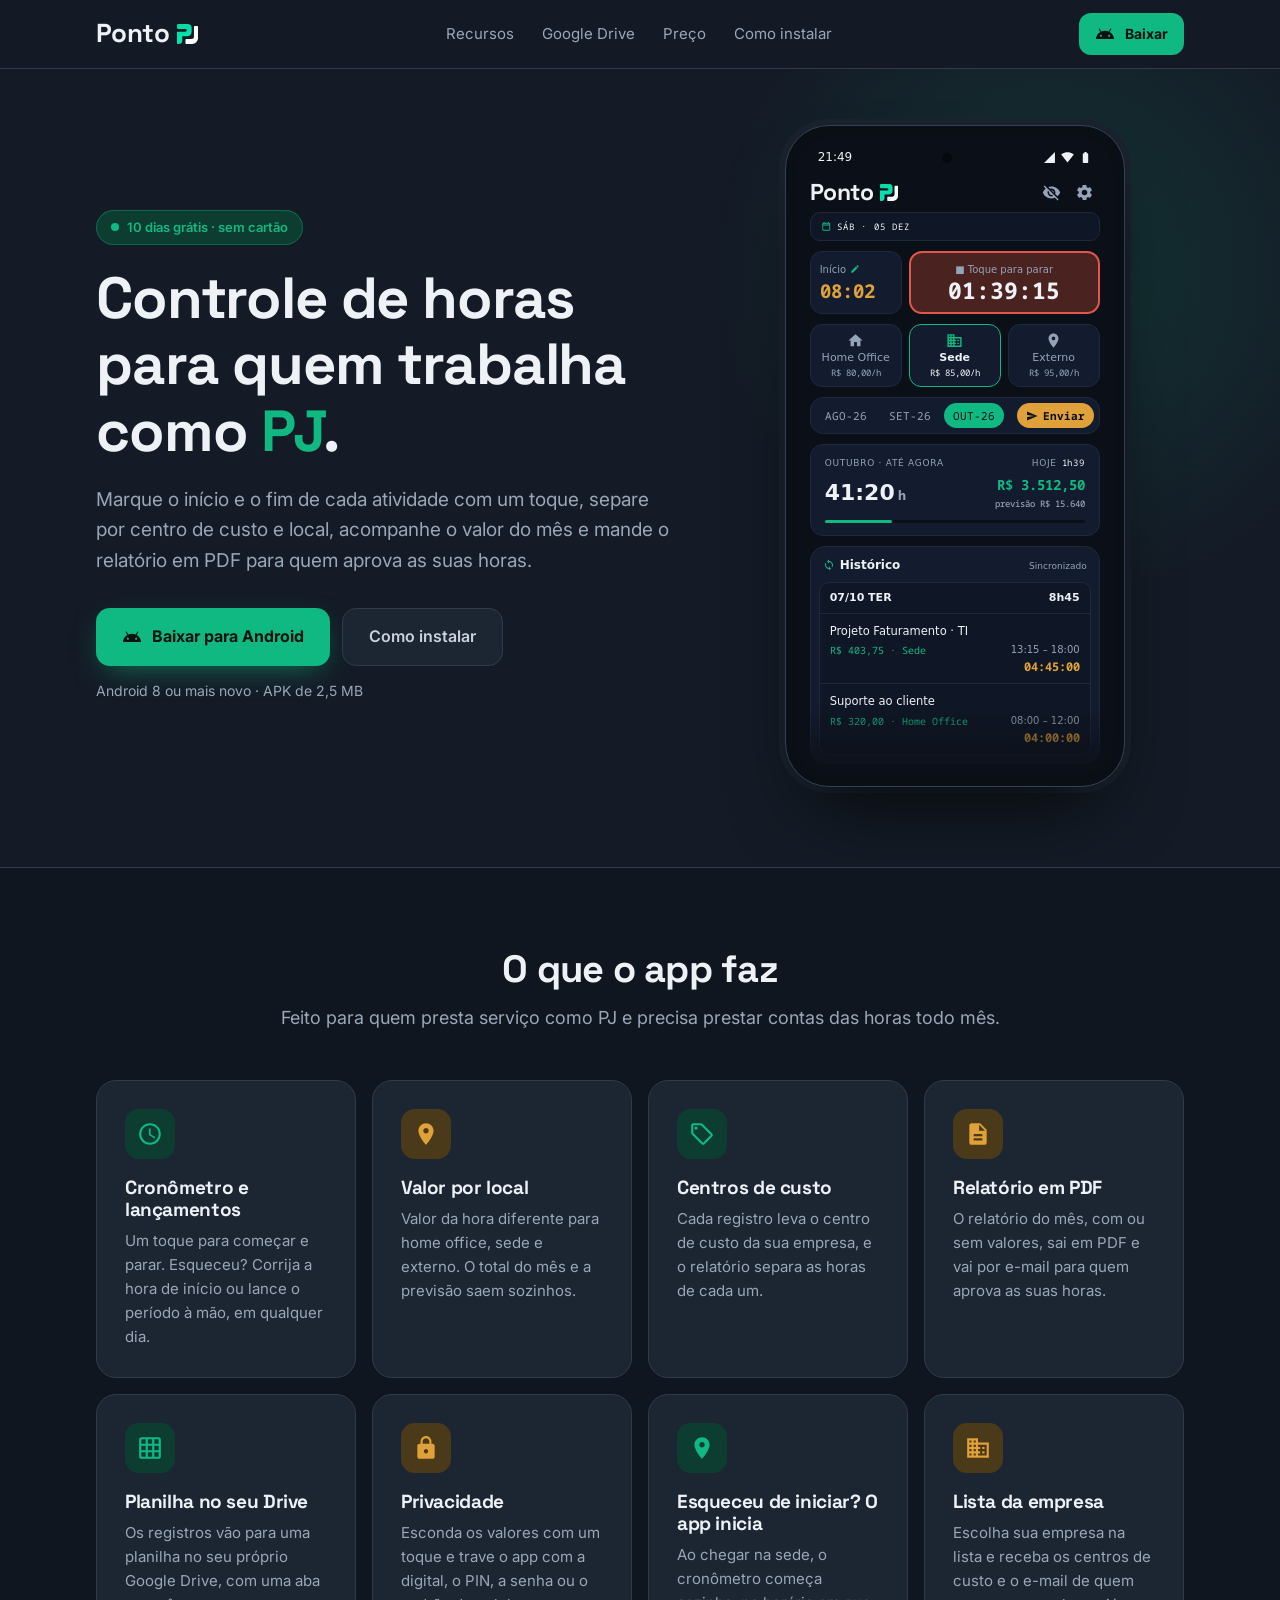
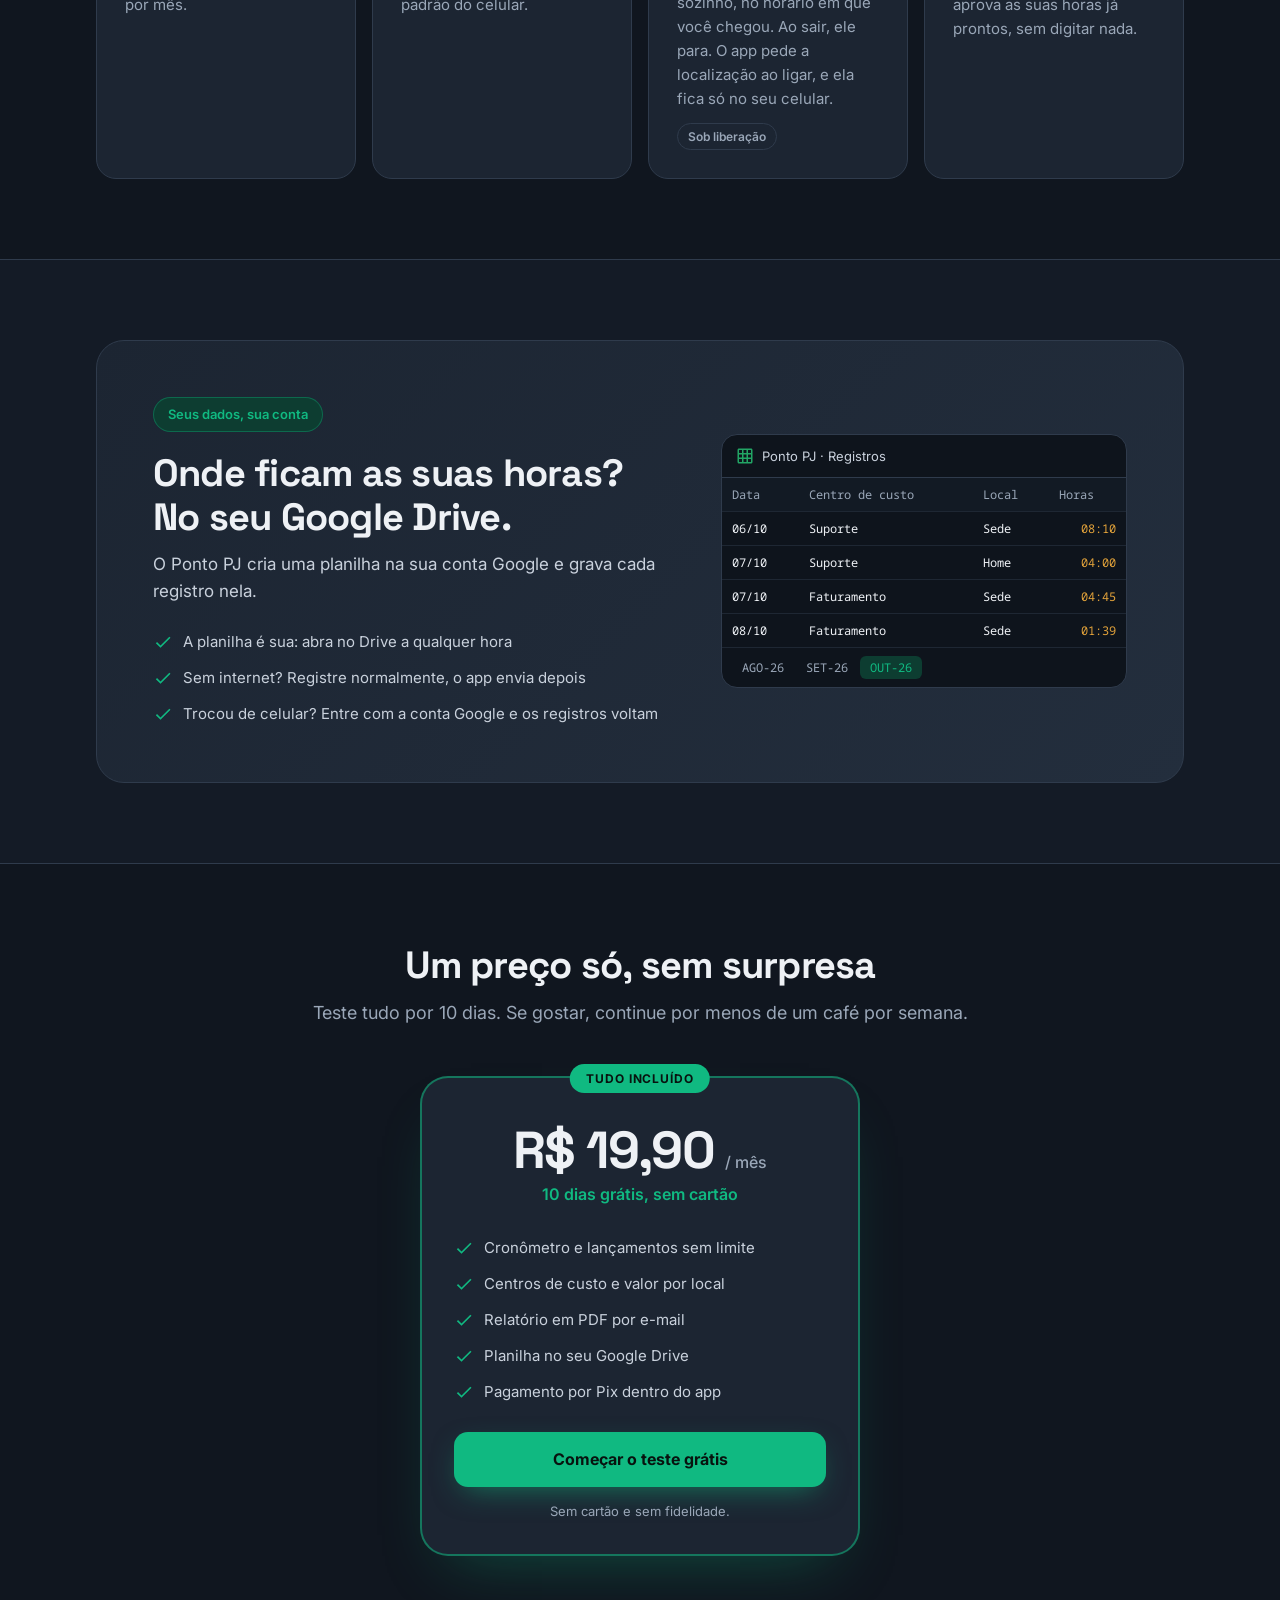
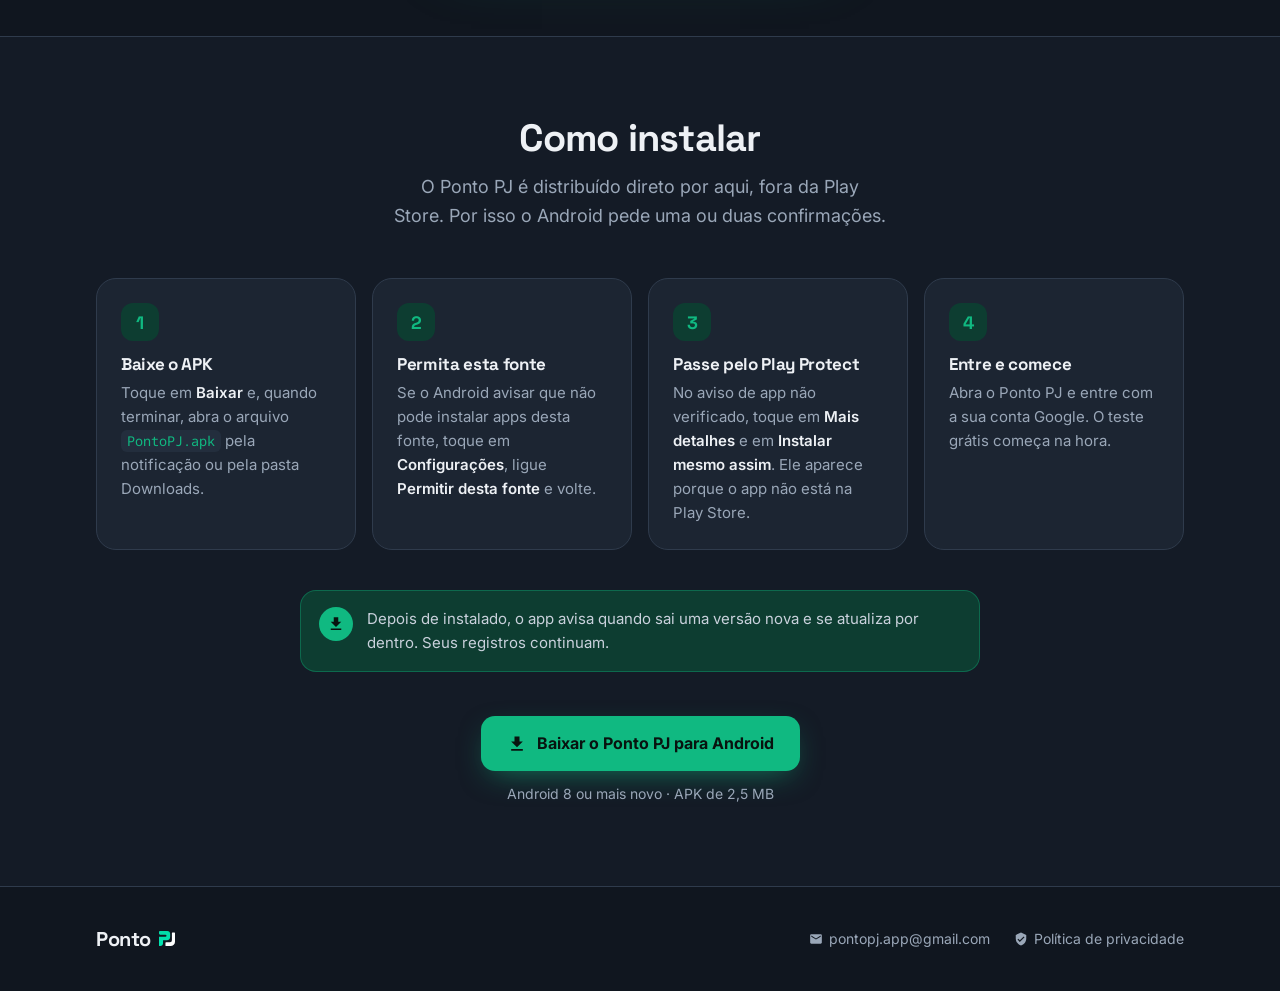
==== commit 76a17292: "Site: cartão Lista da empresa (escolha a empresa na lista), como no app 4.0.216 Co-Authored-By: Clau" ====
--- a/index.html
+++ b/index.html
@@ -168,8 +168,8 @@
         <p>Ao chegar na sede, o cronômetro começa sozinho, no horário em que você chegou. Ao sair, ele para. O app pede a localização ao ligar, e ela fica só no seu celular.</p>
         <span class="etiqueta">Sob liberação</span></div>
       <div class="recurso ambar"><div class="ic"><svg class="i"><use href="#i-business"/></svg></div>
-        <h3>Configuração da empresa</h3>
-        <p>Peça a configuração da sua empresa e receba os centros de custo e o e-mail de quem aprova as suas horas já prontos, sem digitar nada.</p></div>
+        <h3>Lista da empresa</h3>
+        <p>Escolha sua empresa na lista e receba os centros de custo e o e-mail de quem aprova as suas horas já prontos, sem digitar nada.</p></div>
     </div>
   </div>
 </section>
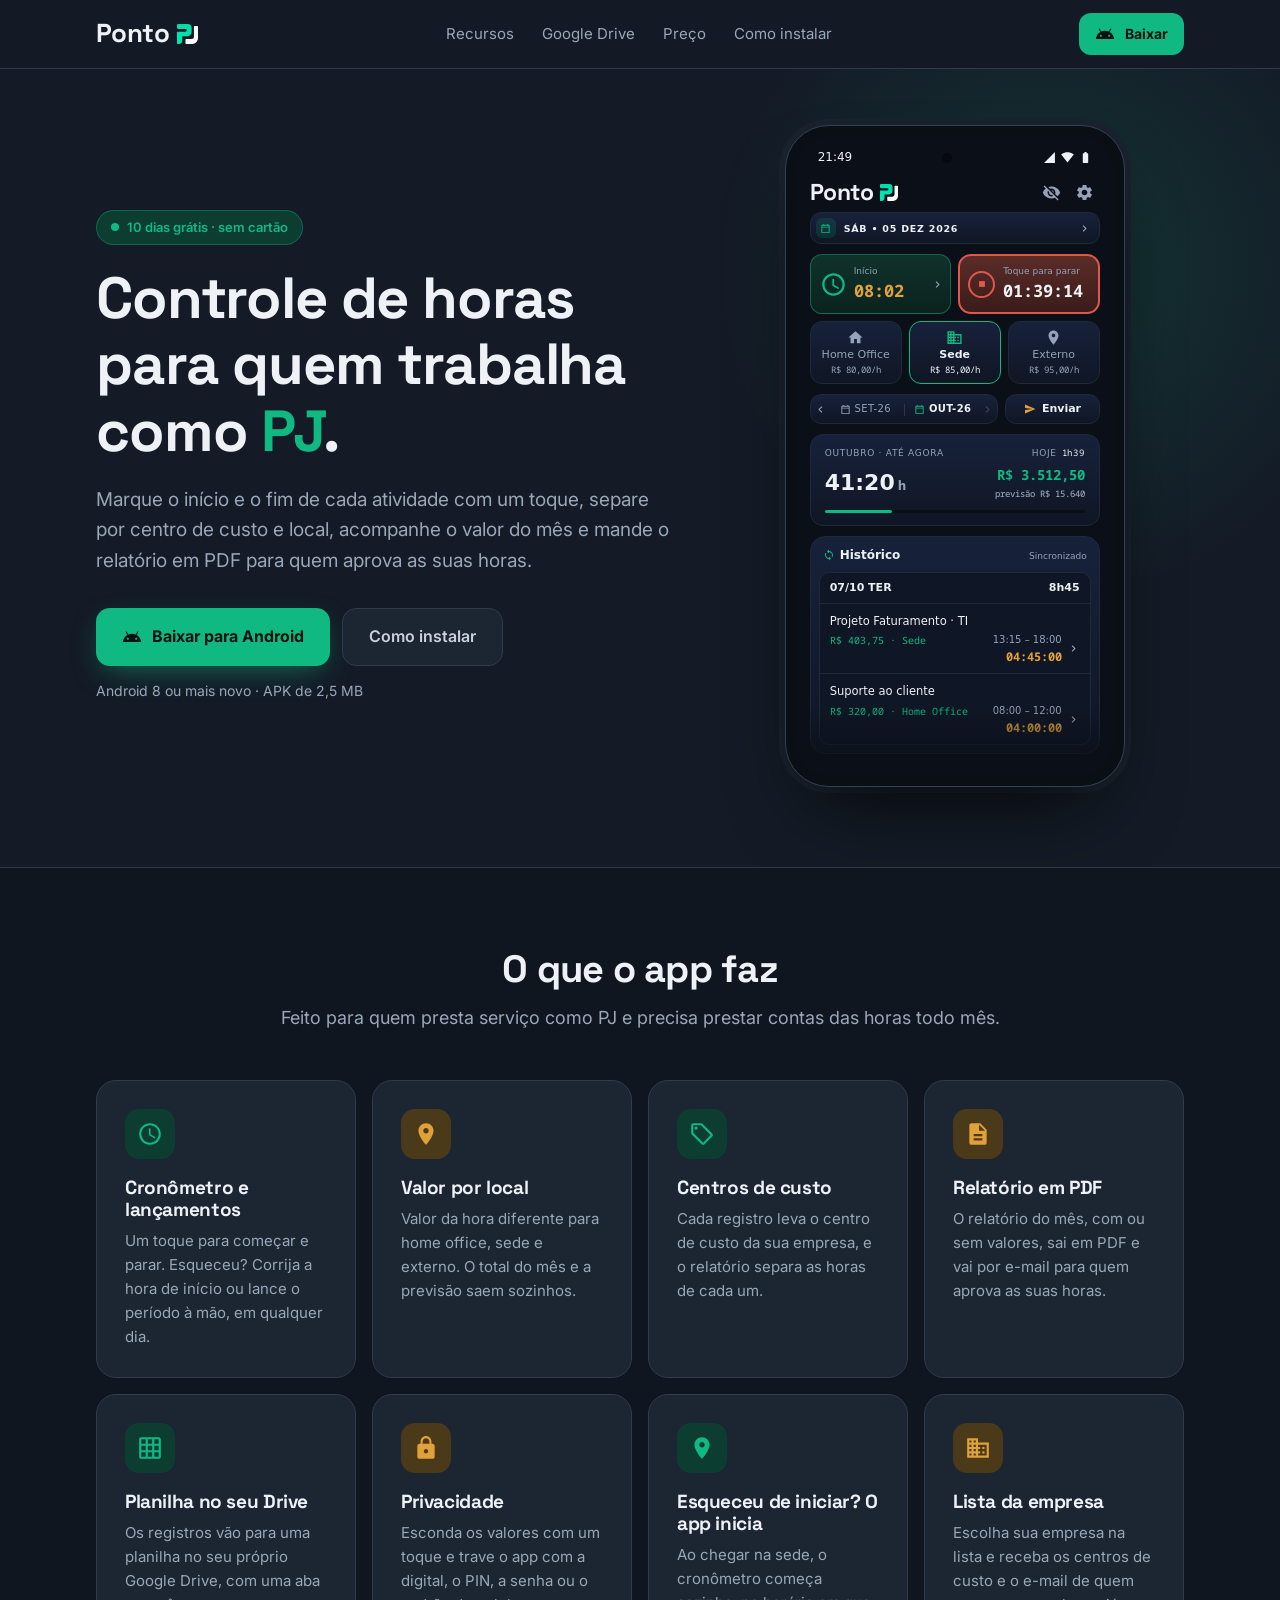
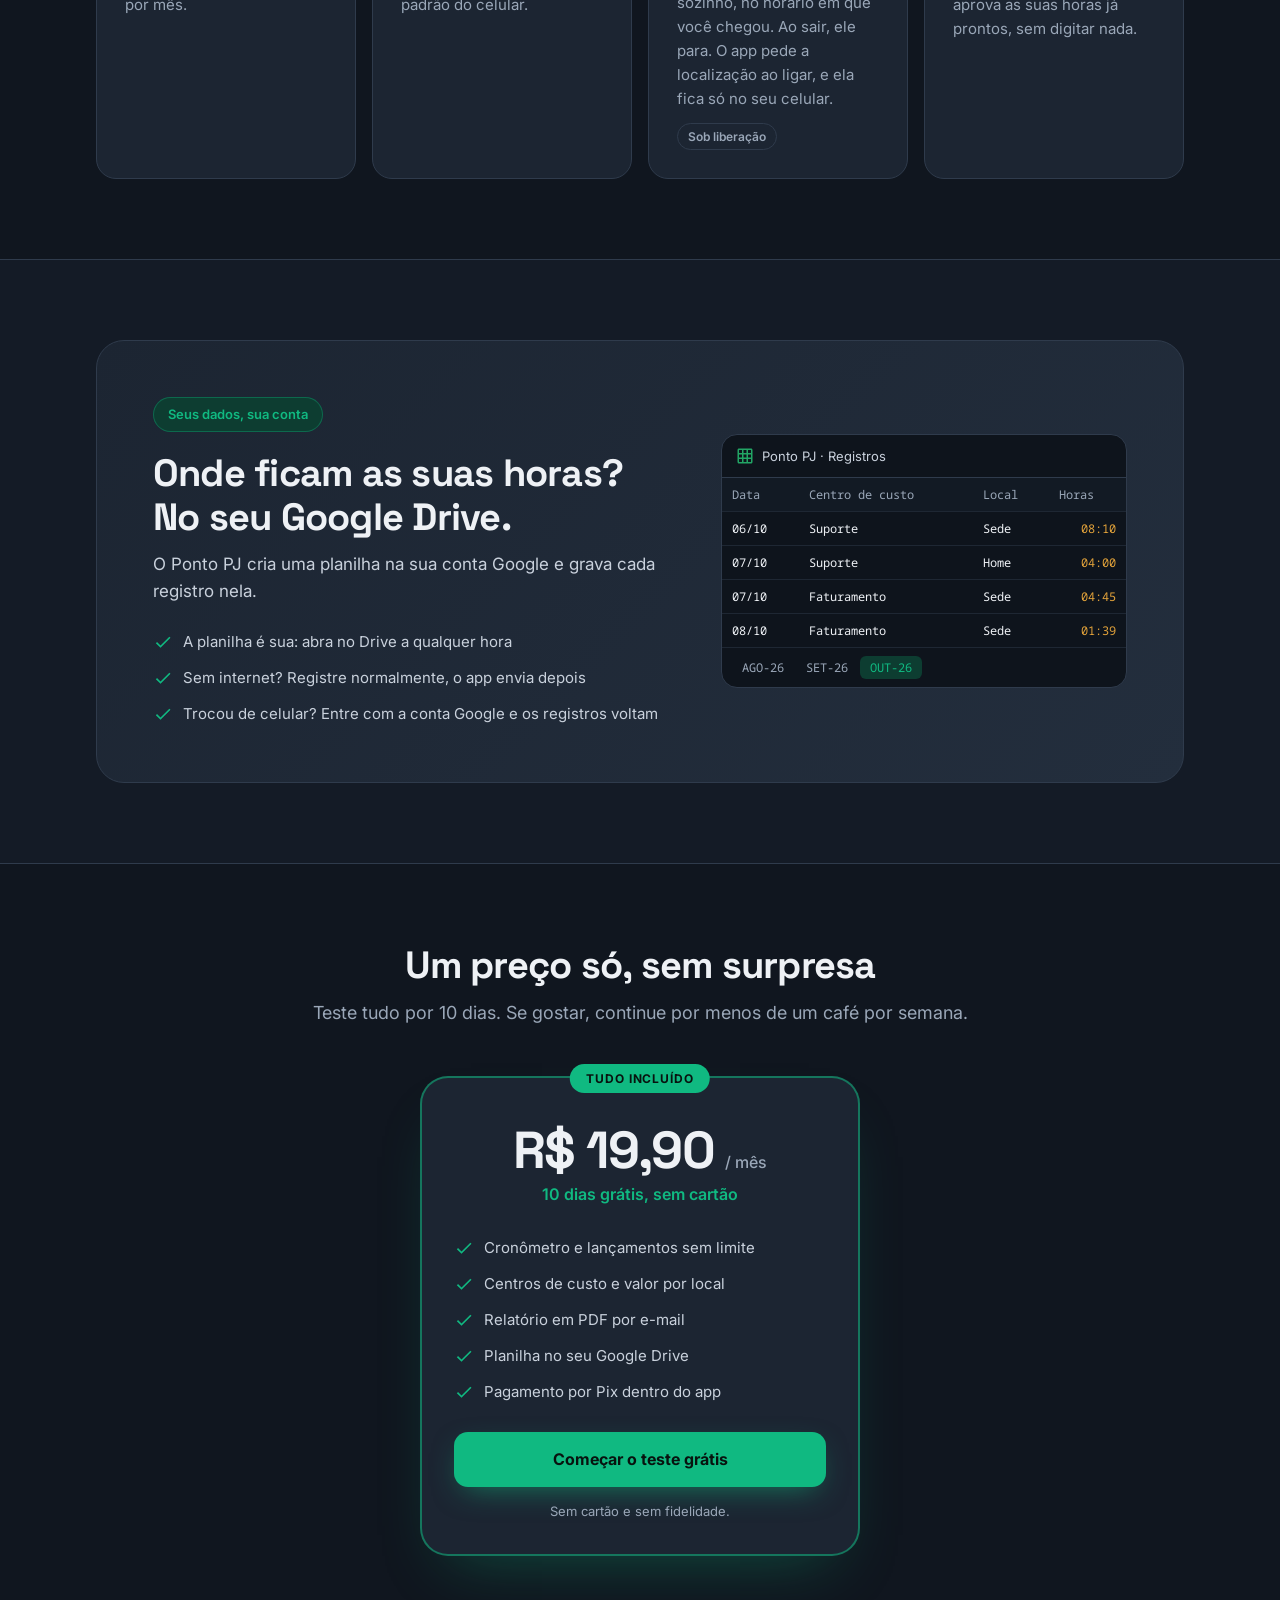
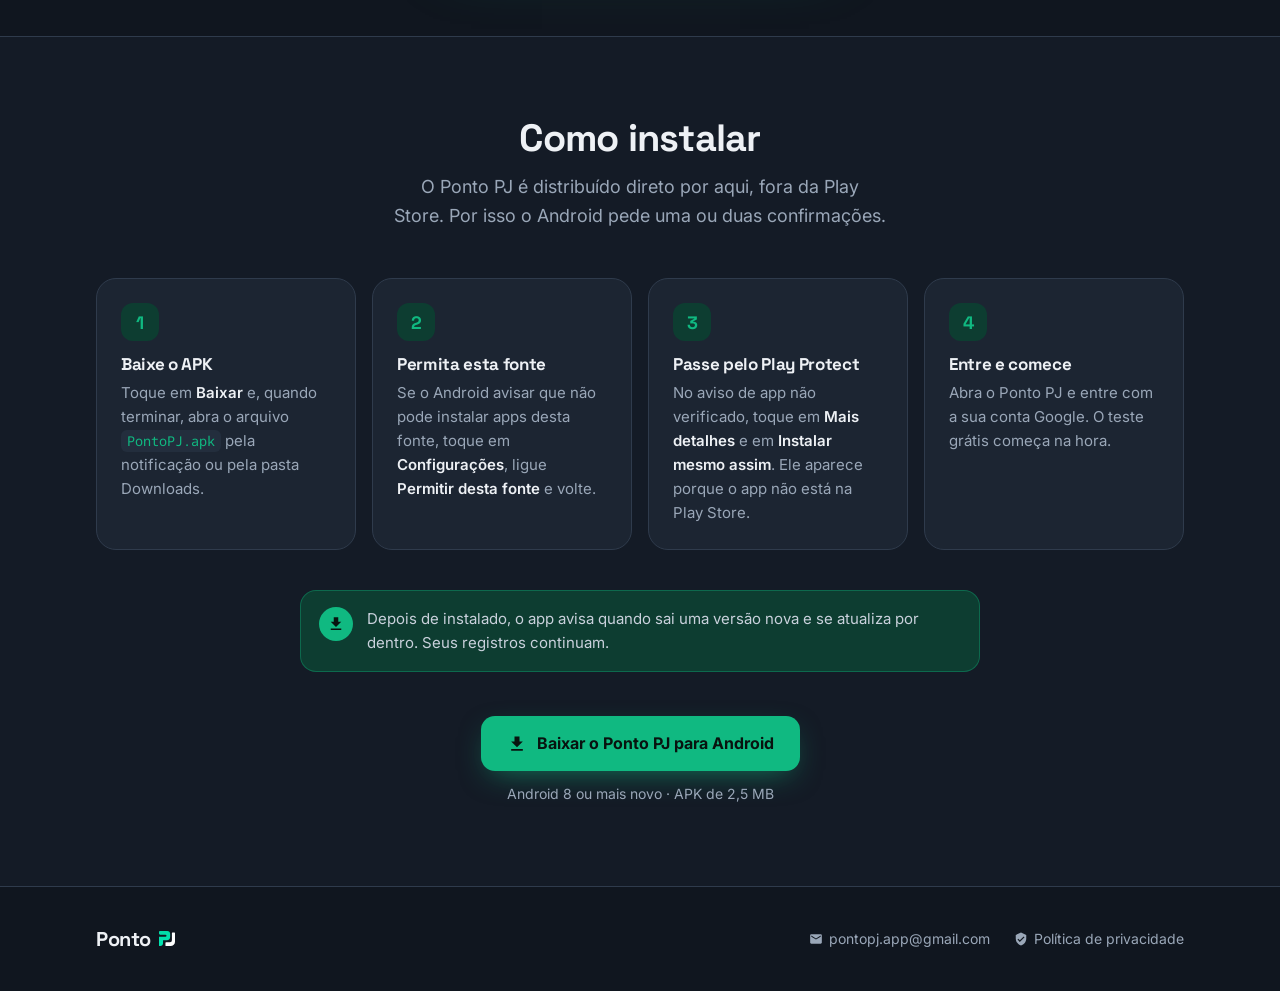
==== commit a307aeb3: "Site: tela de exemplo com o visual do app 4.0.246 (barra da data com o ano, relógio com ícones divid" ====
--- a/index.html
+++ b/index.html
@@ -25,6 +25,8 @@
 <svg width="0" height="0" style="position:absolute" aria-hidden="true">
   <symbol id="i-download" viewBox="0 0 24 24"><path d="M19,9h-4V3H9v6H5l7,7 7,-7zM5,18v2h14v-2H5z"/></symbol>
   <symbol id="i-calendar" viewBox="0 0 24 24"><path d="M19,4h-1V2h-2v2H8V2H6v2H5C3.89,4 3,4.9 3,6v14c0,1.1 0.89,2 2,2h14c1.1,0 2,-0.9 2,-2V6C21,4.9 20.1,4 19,4zM19,20H5V10h14V20zM19,8H5V6h14V8z"/></symbol>
+  <symbol id="i-seta" viewBox="0 0 24 24"><path d="M10,6L8.59,7.41 13.17,12l-4.58,4.59L10,18l6,-6z"/></symbol>
+  <symbol id="i-parar" viewBox="0 0 24 24"><path d="M7,7h10v10h-10z"/></symbol>
   <symbol id="i-lapis" viewBox="0 0 24 24"><path d="M3,17.25V21h3.75L17.81,9.94l-3.75,-3.75L3,17.25zM20.71,7.04c0.39,-0.39 0.39,-1.02 0,-1.41l-2.34,-2.34c-0.39,-0.39 -1.02,-0.39 -1.41,0l-1.83,1.83 3.75,3.75 1.83,-1.83z"/></symbol>
   <symbol id="i-eye-off" viewBox="0 0 24 24"><path d="M12,7c2.76,0 5,2.24 5,5 0,0.65 -0.13,1.26 -0.36,1.83l2.92,2.92c1.51,-1.26 2.7,-2.89 3.43,-4.75 -1.73,-4.39 -6,-7.5 -11,-7.5 -1.4,0 -2.74,0.25 -3.98,0.7l2.16,2.16C10.74,7.13 11.35,7 12,7zM2,4.27l2.28,2.28 0.46,0.46C3.08,8.3 1.78,10.02 1,12c1.73,4.39 6,7.5 11,7.5 1.55,0 3.03,-0.3 4.38,-0.84l0.42,0.42L19.73,22 21,20.73 3.27,3 2,4.27zM7.53,9.8l1.55,1.55c-0.05,0.21 -0.08,0.43 -0.08,0.65 0,1.66 1.34,3 3,3 0.22,0 0.44,-0.03 0.65,-0.08l1.55,1.55c-0.67,0.33 -1.41,0.53 -2.2,0.53 -2.76,0 -5,-2.24 -5,-5 0,-0.79 0.2,-1.53 0.53,-2.2zM11.84,9.02l3.15,3.15 0.02,-0.16c0,-1.66 -1.34,-3 -3,-3l-0.17,0.01z"/></symbol>
   <symbol id="i-settings" viewBox="0 0 24 24"><path d="M19.14,12.94c0.04,-0.3 0.06,-0.61 0.06,-0.94c0,-0.32 -0.02,-0.64 -0.07,-0.94l2.03,-1.58c0.18,-0.14 0.23,-0.41 0.12,-0.61l-1.92,-3.32c-0.12,-0.22 -0.37,-0.29 -0.59,-0.22l-2.39,0.96c-0.5,-0.38 -1.03,-0.7 -1.62,-0.94L14.4,2.81c-0.04,-0.24 -0.24,-0.41 -0.48,-0.41h-3.84c-0.24,0 -0.43,0.17 -0.47,0.41L9.25,5.35C8.66,5.59 8.12,5.92 7.63,6.29L5.24,5.33c-0.22,-0.08 -0.47,0 -0.59,0.22L2.74,8.87C2.62,9.08 2.66,9.34 2.86,9.48l2.03,1.58C4.84,11.36 4.8,11.69 4.8,12s0.02,0.64 0.07,0.94l-2.03,1.58c-0.18,0.14 -0.23,0.41 -0.12,0.61l1.92,3.32c0.12,0.22 0.37,0.29 0.59,0.22l2.39,-0.96c0.5,0.38 1.03,0.7 1.62,0.94l0.36,2.54c0.05,0.24 0.24,0.41 0.48,0.41h3.84c0.24,0 0.44,-0.17 0.47,-0.41l0.36,-2.54c0.59,-0.24 1.13,-0.56 1.62,-0.94l2.39,0.96c0.22,0.08 0.47,0 0.59,-0.22l1.92,-3.32c0.12,-0.22 0.07,-0.47 -0.12,-0.61L19.14,12.94zM12,15.6c-1.98,0 -3.6,-1.62 -3.6,-3.6s1.62,-3.6 3.6,-3.6s3.6,1.62 3.6,3.6S13.98,15.6 12,15.6z"/></symbol>
@@ -92,11 +94,11 @@
             <div class="botoes"><svg><use href="#i-eye-off"/></svg><svg><use href="#i-settings"/></svg></div>
           </div>
 
-          <div class="data"><svg><use href="#i-calendar"/></svg><span id="data">qui · 08 out</span></div>
+          <div class="data"><i><svg><use href="#i-calendar"/></svg></i><span id="data">qui • 08 out 2026</span><svg class="seta"><use href="#i-seta"/></svg></div>
 
           <div class="relogio">
-            <div class="inicio"><small>Início<svg><use href="#i-lapis"/></svg></small><b>08:02</b></div>
-            <div class="punch"><small>&#x25A0;&#xFE0E; Toque para parar</small><b id="cronometro">01:39:12</b></div>
+            <div class="inicio"><svg class="ic"><use href="#i-schedule"/></svg><div><small>Início</small><b>08:02</b></div><svg class="seta"><use href="#i-seta"/></svg></div>
+            <div class="punch"><span class="anel"><svg><use href="#i-parar"/></svg></span><div><small>Toque para parar</small><b id="cronometro">01:39:12</b></div></div>
           </div>
           <div class="locais">
             <div><svg><use href="#i-home"/></svg>Home Office<em>R$ 80,00/h</em></div>
@@ -104,9 +106,9 @@
             <div><svg><use href="#i-place"/></svg>Externo<em>R$ 95,00/h</em></div>
           </div>
 
-          <div class="card meses">
-            <span class="chip">AGO-26</span><span class="chip">SET-26</span><span class="chip on">OUT-26</span>
-            <span class="chip enviar"><svg><use href="#i-send"/></svg>Enviar</span>
+          <div class="linha-meses">
+            <div class="card meses"><svg class="seta ant"><use href="#i-seta"/></svg><span class="mes-r"><svg><use href="#i-calendar"/></svg>SET-26</span><span class="mes-r on"><svg><use href="#i-calendar"/></svg>OUT-26</span><svg class="seta apagada"><use href="#i-seta"/></svg></div>
+            <div class="card enviar"><svg><use href="#i-send"/></svg>Enviar</div>
           </div>
 
           <div class="card mes">
@@ -123,12 +125,12 @@
               <div class="reg">
                 <div class="cc">Projeto Faturamento · TI</div>
                 <div class="l"><span class="v">R$ 403,75 · Sede</span><span>13:15 – 18:00</span></div>
-                <div class="l"><span></span><span class="d">04:45:00</span></div>
+                <div class="l"><span></span><span class="d">04:45:00</span></div><svg class="seta"><use href="#i-seta"/></svg>
               </div>
               <div class="reg">
                 <div class="cc">Suporte ao cliente</div>
                 <div class="l"><span class="v">R$ 320,00 · Home Office</span><span>08:00 – 12:00</span></div>
-                <div class="l"><span></span><span class="d">04:00:00</span></div>
+                <div class="l"><span></span><span class="d">04:00:00</span></div><svg class="seta"><use href="#i-seta"/></svg>
               </div>
             </div>
           </div>
@@ -271,7 +273,7 @@
     var dias = ['dom', 'seg', 'ter', 'qua', 'qui', 'sex', 'sáb'];
     var meses = ['jan', 'fev', 'mar', 'abr', 'mai', 'jun', 'jul', 'ago', 'set', 'out', 'nov', 'dez'];
     var hoje = new Date();
-    document.getElementById('data').textContent = dias[hoje.getDay()] + ' · ' + String(hoje.getDate()).padStart(2, '0') + ' ' + meses[hoje.getMonth()];
+    document.getElementById('data').textContent = dias[hoje.getDay()] + ' • ' + String(hoje.getDate()).padStart(2, '0') + ' ' + meses[hoje.getMonth()] + ' ' + hoje.getFullYear();
     var seg = 1 * 3600 + 39 * 60 + 12;
     function dois(n) { return String(n).padStart(2, '0'); }
     function tique() {
--- a/estilo.css
+++ b/estilo.css
@@ -79,6 +79,7 @@
 .celular { justify-self: center; width: 100%; max-width: 340px; background: #0A0F16; border: 1px solid #344155; border-radius: 44px; padding: 10px;
   box-shadow: 0 40px 80px -30px rgba(0,0,0,.8), 0 0 0 6px #1A222E; }
 .tela { --bg: #0B0F17; --panel: #131B2E; --panel2: #1B253A; --item: #0F1625; --line: #1E293B; --ink-dim: #94A3B8;
+  --degrade: linear-gradient(#17213A, #0F1624);
   background: var(--bg); border-radius: 35px; overflow: hidden; height: 640px; position: relative; font-family: Roboto, system-ui, sans-serif; }
 .tela::after { content: ""; position: absolute; left: 0; right: 0; bottom: 0; height: 70px; background: linear-gradient(transparent, var(--bg)); }
 .barra-status { display: flex; justify-content: space-between; align-items: center; padding: 12px 22px 0; font-size: 12px; color: var(--ink); }
@@ -92,35 +93,49 @@
 .app-nome img { height: 0.75em; width: auto; }
 .app-topo .botoes { margin-left: auto; display: flex; gap: 14px; padding-right: 6px; }
 .app-topo .botoes svg { width: 19px; height: 19px; fill: var(--ink-dim); }
-.card { background: var(--panel); border: 1px solid var(--line); border-radius: 13px; }
-/* Data de hoje numa barra própria */
-.data { display: flex; align-items: center; gap: 6px; padding: 7px 10px; background: var(--item); border: 1px solid var(--line); border-radius: 10px;
-  font: 9px var(--mono); letter-spacing: .12em; color: var(--ink); text-transform: uppercase; }
-.data svg { width: 10.5px; height: 10.5px; fill: var(--run); }
-/* Início + relógio na mesma grade de 3 colunas dos locais: o Início alinha com Home Office e o relógio com Sede + Externo */
-.relogio, .locais { display: grid; grid-template-columns: repeat(3, minmax(0, 1fr)); grid-gap: 7px; gap: 7px; margin-top: 10px; }
-/* Início e relógio com a altura dos cartões dos locais */
-.relogio { height: 63px; }
-.inicio { background: var(--panel); border: 1px solid var(--line); border-radius: 12px; padding: 0 9px; display: flex; flex-direction: column; justify-content: center; }
-.inicio small { font-size: 10px; color: var(--ink-dim); }
-.inicio small svg { width: 10px; height: 10px; margin-left: 4px; vertical-align: -1px; fill: var(--run); }
-.inicio b { font: 700 19px var(--mono); color: var(--amber); }
-.punch { grid-column: span 2; background: var(--stop-dim); border: 2px solid var(--stop); border-radius: 13px; padding: 0 8px; text-align: center; display: flex; flex-direction: column; justify-content: center; }
-.punch small { display: block; font-size: 10px; color: var(--ink-dim); }
-.punch b { font: 700 23px/1.1 var(--mono); }
+.card { background: var(--degrade); border: 1px solid var(--line); border-radius: 13px; }
+/* seta "dá para tocar", como no app */
+.tela .seta { width: 13px; height: 13px; fill: var(--ink-dim); flex: none; }
+/* Data de hoje numa barra própria: calendário num quadradinho verde, data com o ano e a seta */
+.data { display: flex; align-items: center; gap: 8px; padding: 5px 8px 5px 5px; background: var(--degrade); border: 1px solid var(--line); border-radius: 11px;
+  font-size: 9.5px; font-weight: 700; letter-spacing: .08em; color: var(--ink); text-transform: uppercase; }
+.data i { width: 20px; height: 20px; border-radius: 6px; background: rgba(16,185,129,.15); display: flex; align-items: center; justify-content: center; }
+.data i svg { width: 11px; height: 11px; fill: var(--run); }
+.data span { flex: 1; }
+/* Rodando: Início e relógio dividem a largura ao meio; locais em três colunas */
+.relogio { display: grid; grid-template-columns: repeat(2, minmax(0, 1fr)); grid-gap: 7px; gap: 7px; margin-top: 10px; height: 60px; }
+.locais { display: grid; grid-template-columns: repeat(3, minmax(0, 1fr)); grid-gap: 7px; gap: 7px; margin-top: 7px; }
+.inicio { background: linear-gradient(#10322B, #0B221E); border: 1px solid rgba(16,185,129,.45); border-radius: 12px; padding: 0 6px 0 9px;
+  display: flex; align-items: center; gap: 7px; }
+.inicio .ic { width: 27px; height: 27px; fill: var(--run); flex: none; }
+.inicio div { flex: 1; min-width: 0; }
+.inicio small { display: block; font-size: 9px; color: var(--ink-dim); }
+.inicio b { font: 700 17px var(--mono); color: var(--amber); }
+.punch { background: linear-gradient(#5A2C28, #3A1C1A); border: 2px solid var(--stop); border-radius: 13px; padding: 0 8px;
+  display: flex; align-items: center; gap: 8px; }
+.punch .anel { width: 27px; height: 27px; border-radius: 50%; border: 2px solid var(--stop); display: flex; align-items: center; justify-content: center; flex: none; box-sizing: border-box; }
+.punch .anel svg { width: 14px; height: 14px; fill: var(--stop); }
+.punch small { display: block; font-size: 9px; color: var(--ink-dim); white-space: nowrap; }
+.punch b { font: 700 17px/1.15 var(--mono); }
 /* Local/Tipo: três cartões; o escolhido com borda verde */
 .locais div { text-align: center; padding: 7px 2px; border-radius: 12px; font-size: 11px; color: var(--ink-dim); line-height: 1.35;
-  background: var(--panel); border: 1px solid var(--line); }
+  background: var(--degrade); border: 1px solid var(--line); }
 .locais svg { display: block; margin: 0 auto 2px; width: 17px; height: 17px; fill: currentColor; }
 .locais em { display: block; font: normal 9px var(--mono); }
 .locais .on { color: var(--ink); font-weight: 700; border-color: var(--run); }
 .locais .on svg { fill: var(--run); }
-/* Meses e o Enviar num cartão */
-.meses { display: flex; align-items: center; gap: 4px; margin-top: 10px; padding: 5px; }
-.chip { font: 11px var(--mono); padding: 5px 9px; border-radius: 999px; color: var(--ink-dim); }
-.chip.on { background: var(--run); color: var(--bg); }
-.chip.enviar { margin-left: auto; background: var(--amber); color: var(--bg); font-weight: 700; display: flex; align-items: center; gap: 5px; }
-.chip.enviar svg { width: 12px; height: 12px; fill: var(--bg); }
+/* Barra dos meses (dois à vista, o escolhido em branco com o calendário verde) e o Enviar, nas colunas dos locais */
+.linha-meses { display: grid; grid-template-columns: 2fr 1fr; grid-gap: 7px; gap: 7px; margin-top: 10px; }
+.meses { display: flex; align-items: center; height: 30px; padding: 0 3px; border-radius: 11px; position: relative; }
+.meses .ant { transform: rotate(180deg); }
+.meses .apagada { opacity: .3; }
+.meses::after { content: ""; position: absolute; left: 50%; top: 9px; width: 1px; height: 12px; background: #2C384A; }
+.mes-r { flex: 1; display: flex; align-items: center; justify-content: center; gap: 4px; font-size: 10px; letter-spacing: .04em; color: var(--ink-dim); }
+.mes-r svg { width: 11px; height: 11px; fill: var(--ink-dim); }
+.mes-r.on { color: var(--ink); font-weight: 700; }
+.mes-r.on svg { fill: var(--run); }
+.enviar { height: 30px; border-radius: 11px; display: flex; align-items: center; justify-content: center; gap: 6px; font-size: 11px; font-weight: 700; color: var(--ink); }
+.enviar svg { width: 12px; height: 12px; fill: var(--amber); }
 /* Cartão do mês: horas grandes, valor e previsão, HOJE à direita e a barra até a previsão */
 .mes { margin-top: 10px; padding: 11px 14px 12px; }
 .mes .topo { display: flex; justify-content: space-between; }
@@ -141,7 +156,9 @@
 .hist-topo span { font-size: 9px; color: var(--ink-dim); }
 .dia { background: var(--item); border: 1px solid var(--line); border-radius: 10px; }
 .dia-topo { display: flex; justify-content: space-between; padding: 6px 10px; border-bottom: 1px solid var(--line); font-size: 11px; }
-.reg { padding: 8px 10px; font-size: 10px; color: var(--ink-dim); }
+.reg { padding: 8px 10px; font-size: 10px; color: var(--ink-dim); display: grid; grid-template-columns: minmax(0, 1fr) auto; grid-column-gap: 5px; column-gap: 5px; align-items: center; }
+.reg .cc { grid-column: 1 / 3; }
+.reg .seta { grid-column: 2; grid-row: 2 / 4; }
 .reg + .reg { border-top: 1px solid var(--line); }
 .reg .cc { color: var(--ink); font-size: 11.5px; margin-bottom: 2px; }
 .reg .l { display: flex; justify-content: space-between; align-items: center; }
@@ -245,9 +262,6 @@
 .sem-gap .app-nome img { margin-left: 6.5px; }
 .sem-gap .data span { margin-left: 6px; }
 .sem-gap .app-topo .botoes svg + svg { margin-left: 14px; }
-.sem-gap .meses > * + * { margin-left: 4px; }
-.sem-gap .meses > .enviar { margin-left: auto; }
-.sem-gap .chip.enviar svg { margin-right: 5px; }
 .sem-gap .lista li > svg { margin-right: 10px; }
 .sem-gap .planilha .topo svg { margin-right: 8px; }
 .sem-gap .planilha .abas > * + * { margin-left: 2px; }
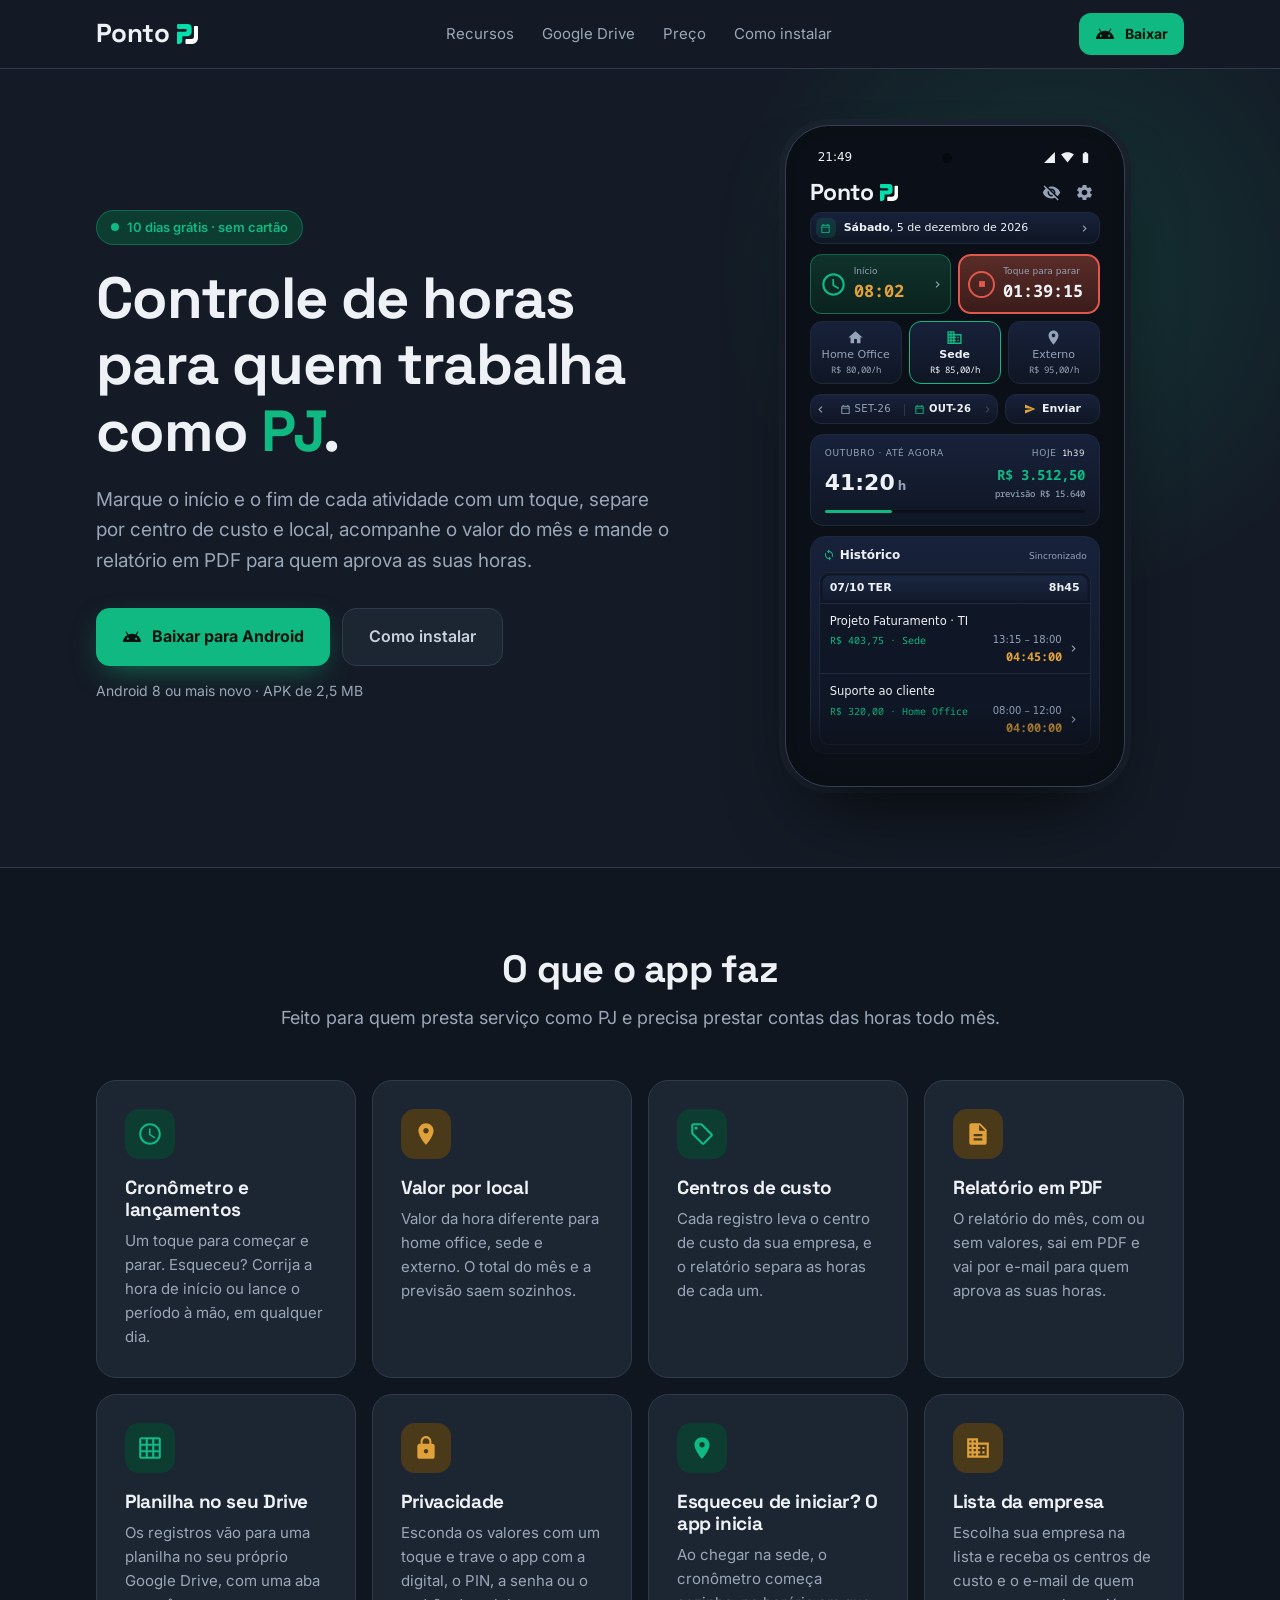
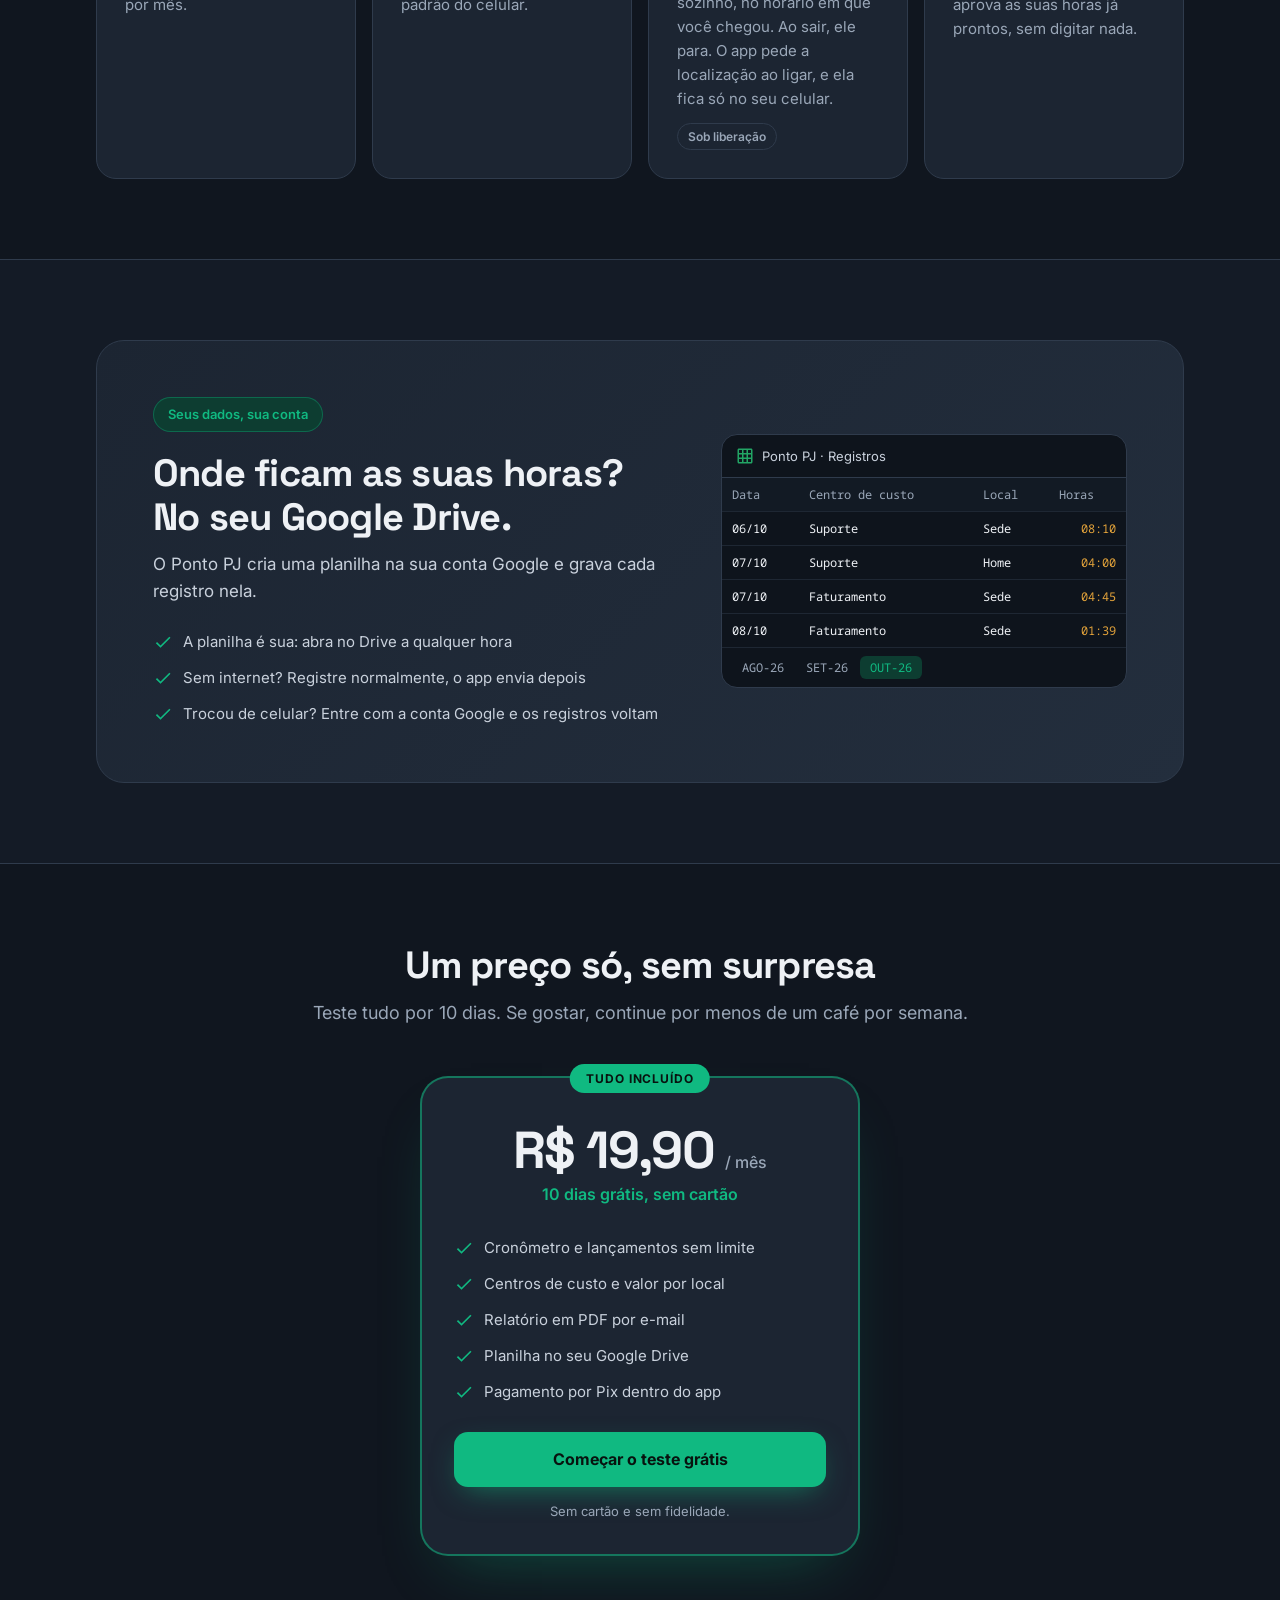
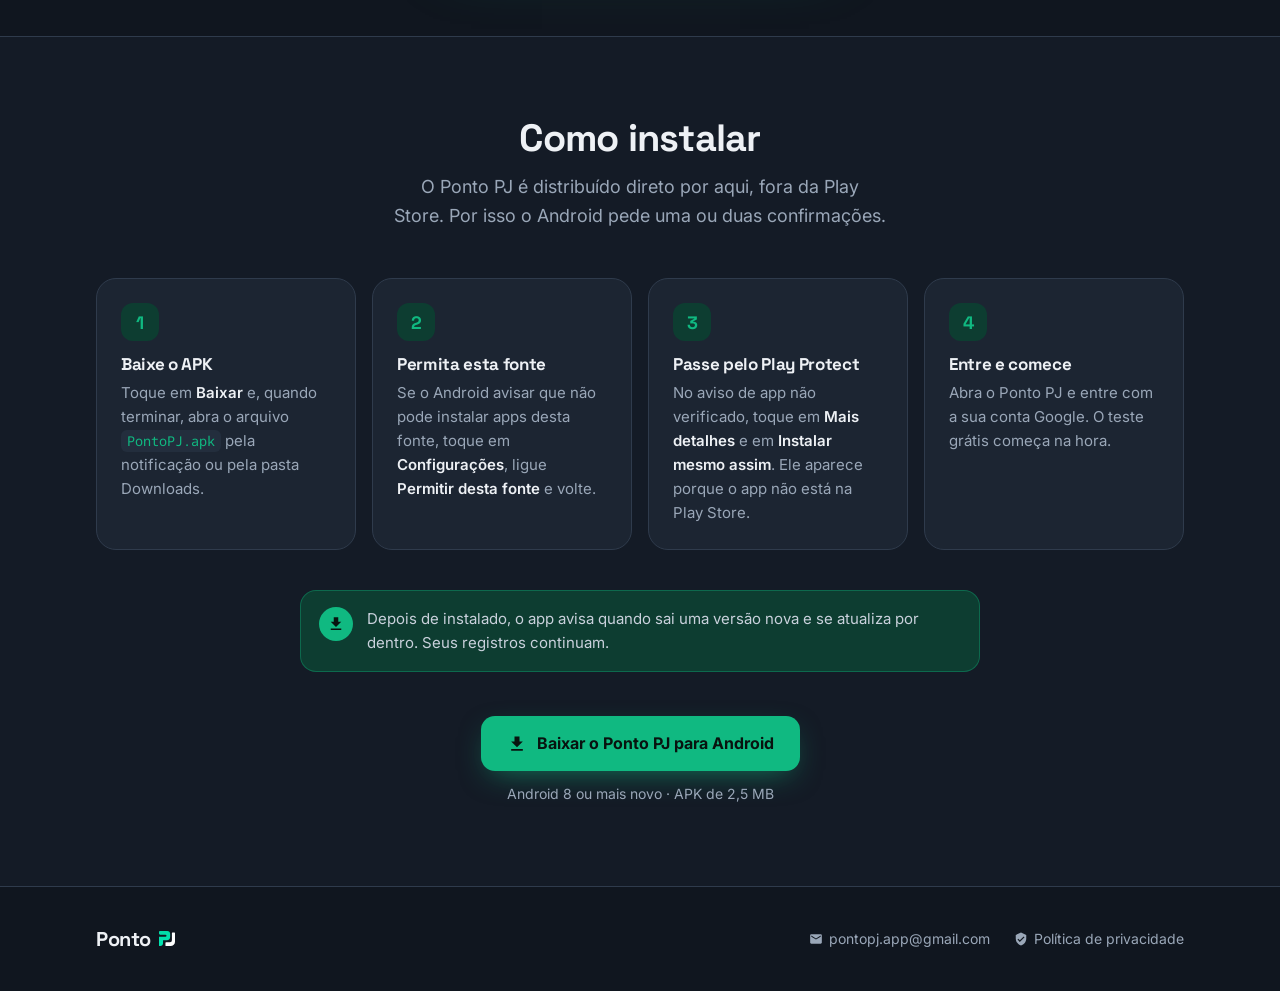
==== commit 320f700d: "Site: data da tela de exemplo por extenso ("Quarta, 14 de outubro de 2026") e cabeçalho do dia com m" ====
--- a/index.html
+++ b/index.html
@@ -94,7 +94,7 @@
             <div class="botoes"><svg><use href="#i-eye-off"/></svg><svg><use href="#i-settings"/></svg></div>
           </div>
 
-          <div class="data"><i><svg><use href="#i-calendar"/></svg></i><span id="data">qui • 08 out 2026</span><svg class="seta"><use href="#i-seta"/></svg></div>
+          <div class="data"><i><svg><use href="#i-calendar"/></svg></i><span id="data"><b>Quinta</b>, 8 de outubro de 2026</span><svg class="seta"><use href="#i-seta"/></svg></div>
 
           <div class="relogio">
             <div class="inicio"><svg class="ic"><use href="#i-schedule"/></svg><div><small>Início</small><b>08:02</b></div><svg class="seta"><use href="#i-seta"/></svg></div>
@@ -270,10 +270,15 @@
 <script>
   // relógio da tela de exemplo: a hora de agora, a data de hoje e o cronômetro andando
   (function () {
-    var dias = ['dom', 'seg', 'ter', 'qua', 'qui', 'sex', 'sáb'];
-    var meses = ['jan', 'fev', 'mar', 'abr', 'mai', 'jun', 'jul', 'ago', 'set', 'out', 'nov', 'dez'];
+    // como no app: "Quarta, 14 de outubro de 2026", com o dia da semana em negrito
+    var dias = ['Domingo', 'Segunda', 'Terça', 'Quarta', 'Quinta', 'Sexta', 'Sábado'];
+    var meses = ['janeiro', 'fevereiro', 'março', 'abril', 'maio', 'junho', 'julho', 'agosto', 'setembro', 'outubro', 'novembro', 'dezembro'];
     var hoje = new Date();
-    document.getElementById('data').textContent = dias[hoje.getDay()] + ' • ' + String(hoje.getDate()).padStart(2, '0') + ' ' + meses[hoje.getMonth()] + ' ' + hoje.getFullYear();
+    var dataEl = document.getElementById('data');
+    dataEl.textContent = ', ' + hoje.getDate() + ' de ' + meses[hoje.getMonth()] + ' de ' + hoje.getFullYear();
+    var diaEl = document.createElement('b');
+    diaEl.textContent = dias[hoje.getDay()];
+    dataEl.insertBefore(diaEl, dataEl.firstChild);
     var seg = 1 * 3600 + 39 * 60 + 12;
     function dois(n) { return String(n).padStart(2, '0'); }
     function tique() {
--- a/estilo.css
+++ b/estilo.css
@@ -96,9 +96,10 @@
 .card { background: var(--degrade); border: 1px solid var(--line); border-radius: 13px; }
 /* seta "dá para tocar", como no app */
 .tela .seta { width: 13px; height: 13px; fill: var(--ink-dim); flex: none; }
-/* Data de hoje numa barra própria: calendário num quadradinho verde, data com o ano e a seta */
+/* Data de hoje numa barra própria: calendário num quadradinho verde, data por extenso e a seta */
 .data { display: flex; align-items: center; gap: 8px; padding: 5px 8px 5px 5px; background: var(--degrade); border: 1px solid var(--line); border-radius: 11px;
-  font-size: 9.5px; font-weight: 700; letter-spacing: .08em; color: var(--ink); text-transform: uppercase; }
+  font-size: 11px; color: var(--ink); white-space: nowrap; }
+.data b { font-weight: 700; }
 .data i { width: 20px; height: 20px; border-radius: 6px; background: rgba(16,185,129,.15); display: flex; align-items: center; justify-content: center; }
 .data i svg { width: 11px; height: 11px; fill: var(--run); }
 .data span { flex: 1; }
@@ -155,7 +156,9 @@
 .hist-topo b svg { width: 12px; height: 12px; fill: var(--run); margin-right: 5px; vertical-align: -2px; }
 .hist-topo span { font-size: 9px; color: var(--ink-dim); }
 .dia { background: var(--item); border: 1px solid var(--line); border-radius: 10px; }
-.dia-topo { display: flex; justify-content: space-between; padding: 6px 10px; border-bottom: 1px solid var(--line); font-size: 11px; }
+/* cabeçalho do dia: degradê numa moldura no azul dos registros, como no app */
+.dia-topo { display: flex; justify-content: space-between; padding: 6px 10px; border-bottom: 1px solid var(--line); font-size: 11px;
+  background: linear-gradient(#1B2742, #111A2C); box-shadow: inset 0 0 0 2.5px var(--item); border-radius: 10px 10px 0 0; }
 .reg { padding: 8px 10px; font-size: 10px; color: var(--ink-dim); display: grid; grid-template-columns: minmax(0, 1fr) auto; grid-column-gap: 5px; column-gap: 5px; align-items: center; }
 .reg .cc { grid-column: 1 / 3; }
 .reg .seta { grid-column: 2; grid-row: 2 / 4; }
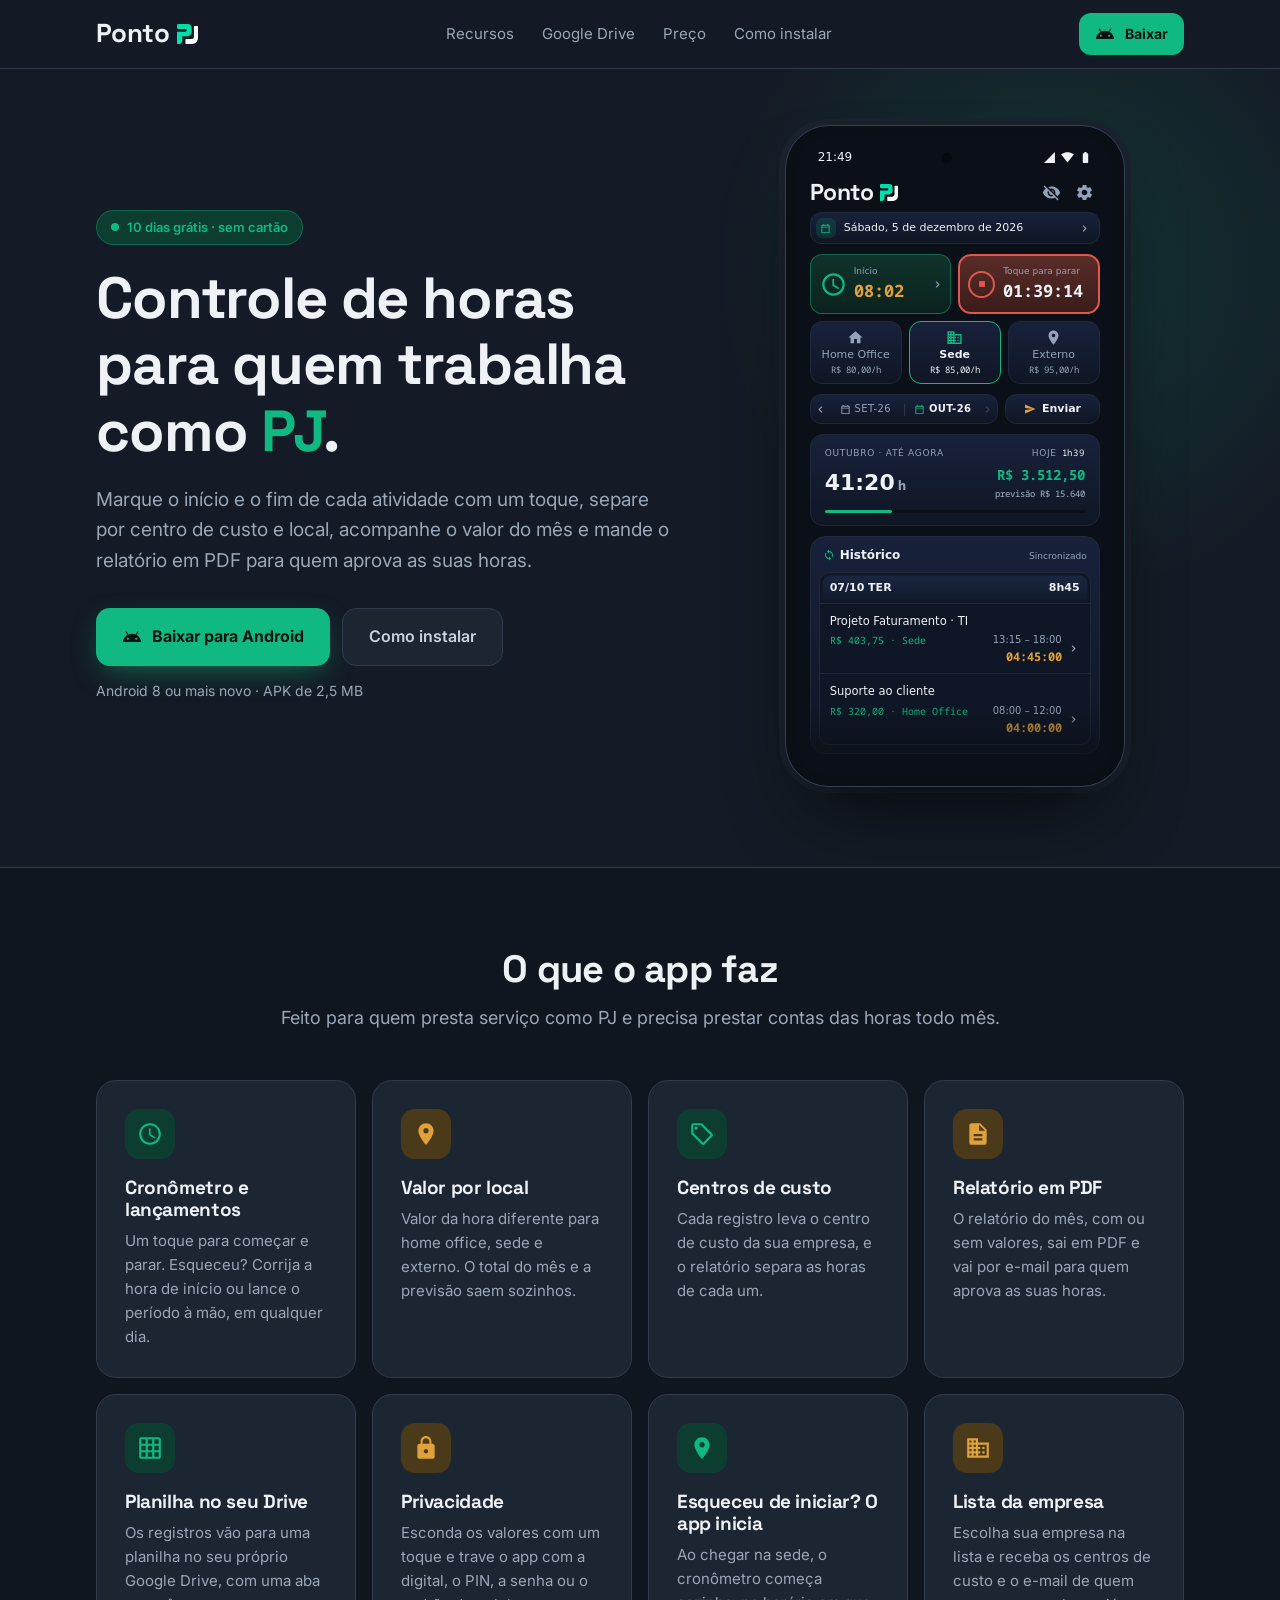
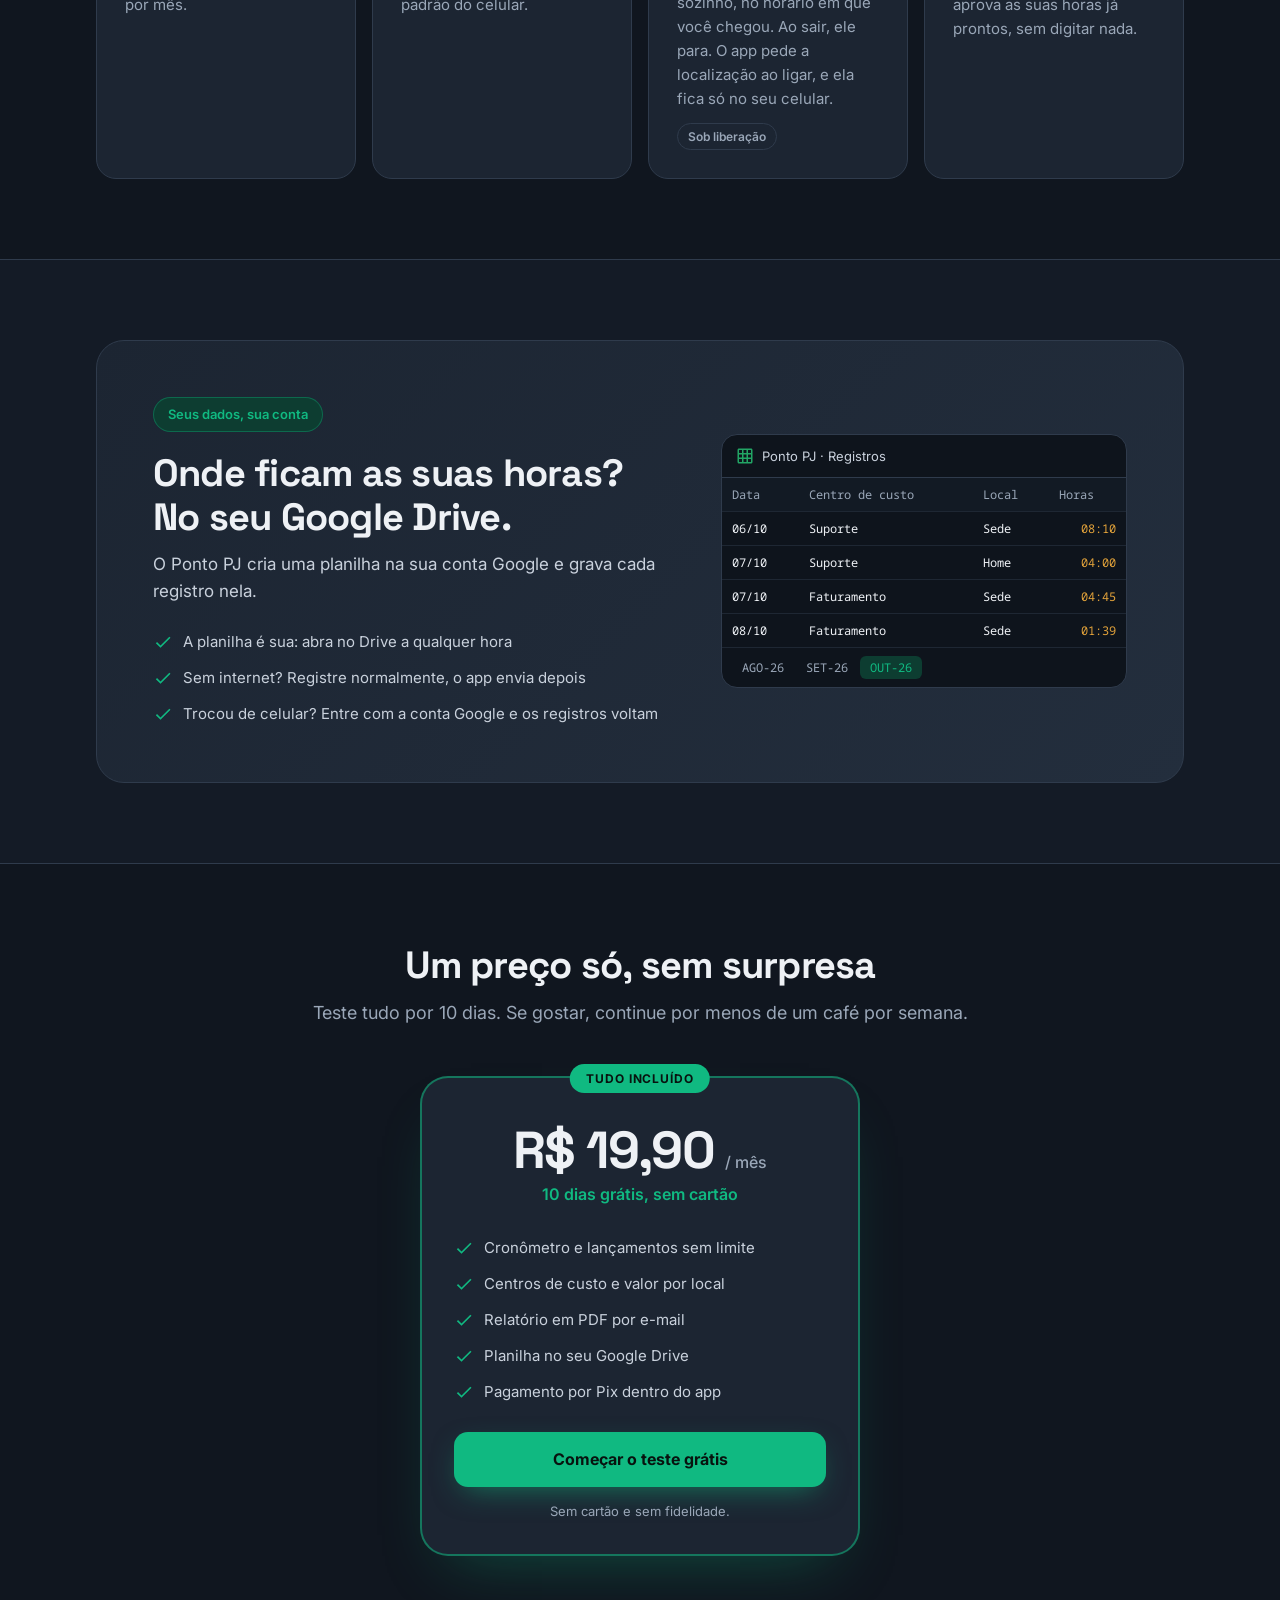
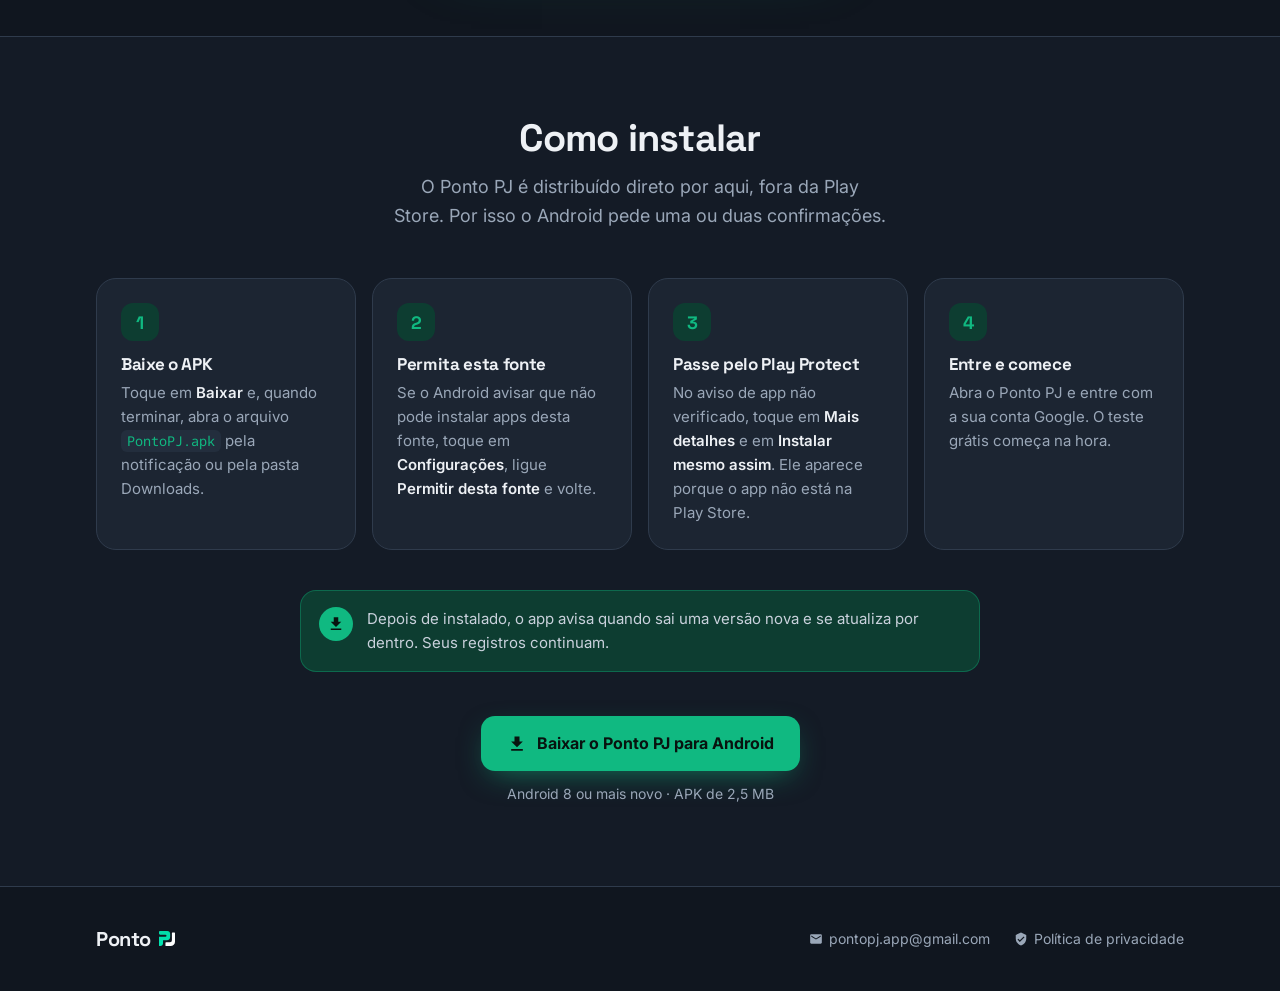
==== commit ffd8c667: "Site: data da tela de exemplo toda com peso normal, como no app 4.0.253 Co-Authored-By: Claude Opus " ====
--- a/index.html
+++ b/index.html
@@ -94,7 +94,7 @@
             <div class="botoes"><svg><use href="#i-eye-off"/></svg><svg><use href="#i-settings"/></svg></div>
           </div>
 
-          <div class="data"><i><svg><use href="#i-calendar"/></svg></i><span id="data"><b>Quinta</b>, 8 de outubro de 2026</span><svg class="seta"><use href="#i-seta"/></svg></div>
+          <div class="data"><i><svg><use href="#i-calendar"/></svg></i><span id="data">Quinta, 8 de outubro de 2026</span><svg class="seta"><use href="#i-seta"/></svg></div>
 
           <div class="relogio">
             <div class="inicio"><svg class="ic"><use href="#i-schedule"/></svg><div><small>Início</small><b>08:02</b></div><svg class="seta"><use href="#i-seta"/></svg></div>
@@ -270,15 +270,12 @@
 <script>
   // relógio da tela de exemplo: a hora de agora, a data de hoje e o cronômetro andando
   (function () {
-    // como no app: "Quarta, 14 de outubro de 2026", com o dia da semana em negrito
+    // como no app: "Quarta, 14 de outubro de 2026"
     var dias = ['Domingo', 'Segunda', 'Terça', 'Quarta', 'Quinta', 'Sexta', 'Sábado'];
     var meses = ['janeiro', 'fevereiro', 'março', 'abril', 'maio', 'junho', 'julho', 'agosto', 'setembro', 'outubro', 'novembro', 'dezembro'];
     var hoje = new Date();
-    var dataEl = document.getElementById('data');
-    dataEl.textContent = ', ' + hoje.getDate() + ' de ' + meses[hoje.getMonth()] + ' de ' + hoje.getFullYear();
-    var diaEl = document.createElement('b');
-    diaEl.textContent = dias[hoje.getDay()];
-    dataEl.insertBefore(diaEl, dataEl.firstChild);
+    document.getElementById('data').textContent =
+      dias[hoje.getDay()] + ', ' + hoje.getDate() + ' de ' + meses[hoje.getMonth()] + ' de ' + hoje.getFullYear();
     var seg = 1 * 3600 + 39 * 60 + 12;
     function dois(n) { return String(n).padStart(2, '0'); }
     function tique() {
--- a/estilo.css
+++ b/estilo.css
@@ -99,7 +99,6 @@
 /* Data de hoje numa barra própria: calendário num quadradinho verde, data por extenso e a seta */
 .data { display: flex; align-items: center; gap: 8px; padding: 5px 8px 5px 5px; background: var(--degrade); border: 1px solid var(--line); border-radius: 11px;
   font-size: 11px; color: var(--ink); white-space: nowrap; }
-.data b { font-weight: 700; }
 .data i { width: 20px; height: 20px; border-radius: 6px; background: rgba(16,185,129,.15); display: flex; align-items: center; justify-content: center; }
 .data i svg { width: 11px; height: 11px; fill: var(--run); }
 .data span { flex: 1; }
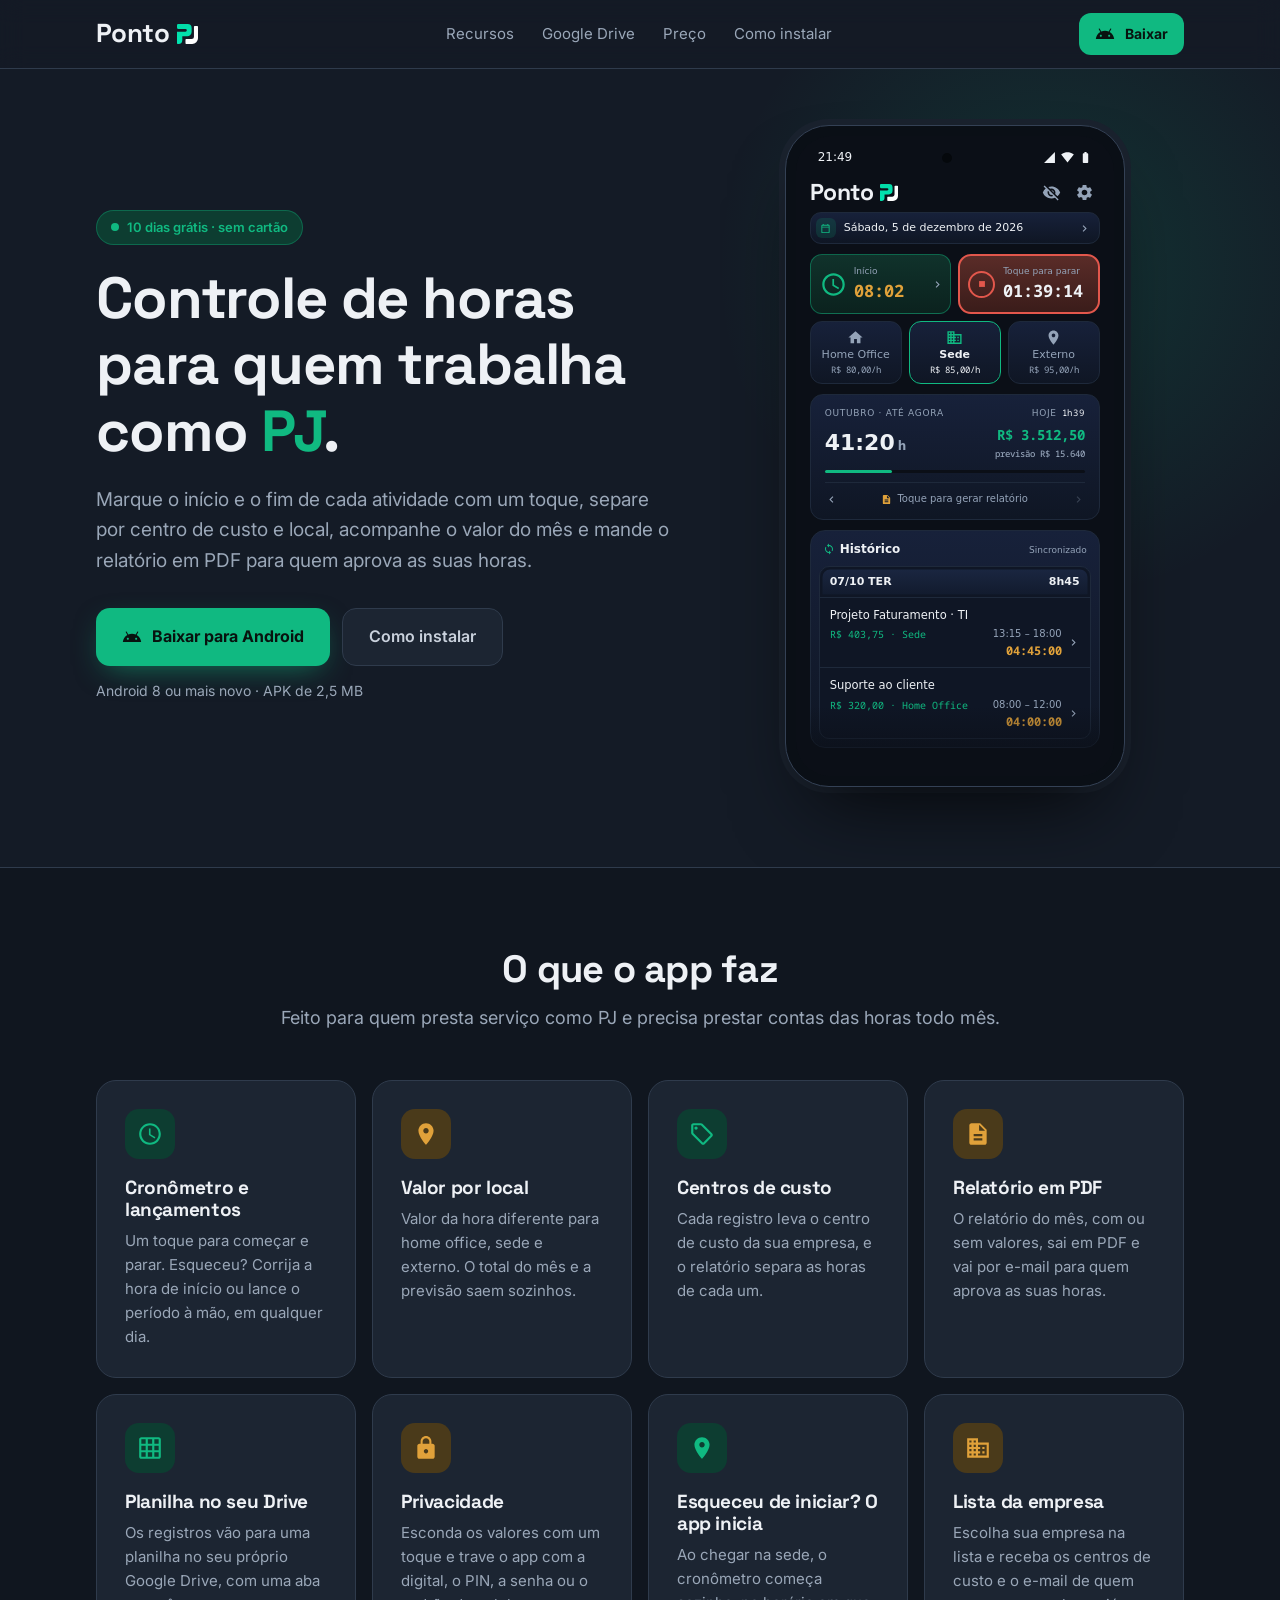
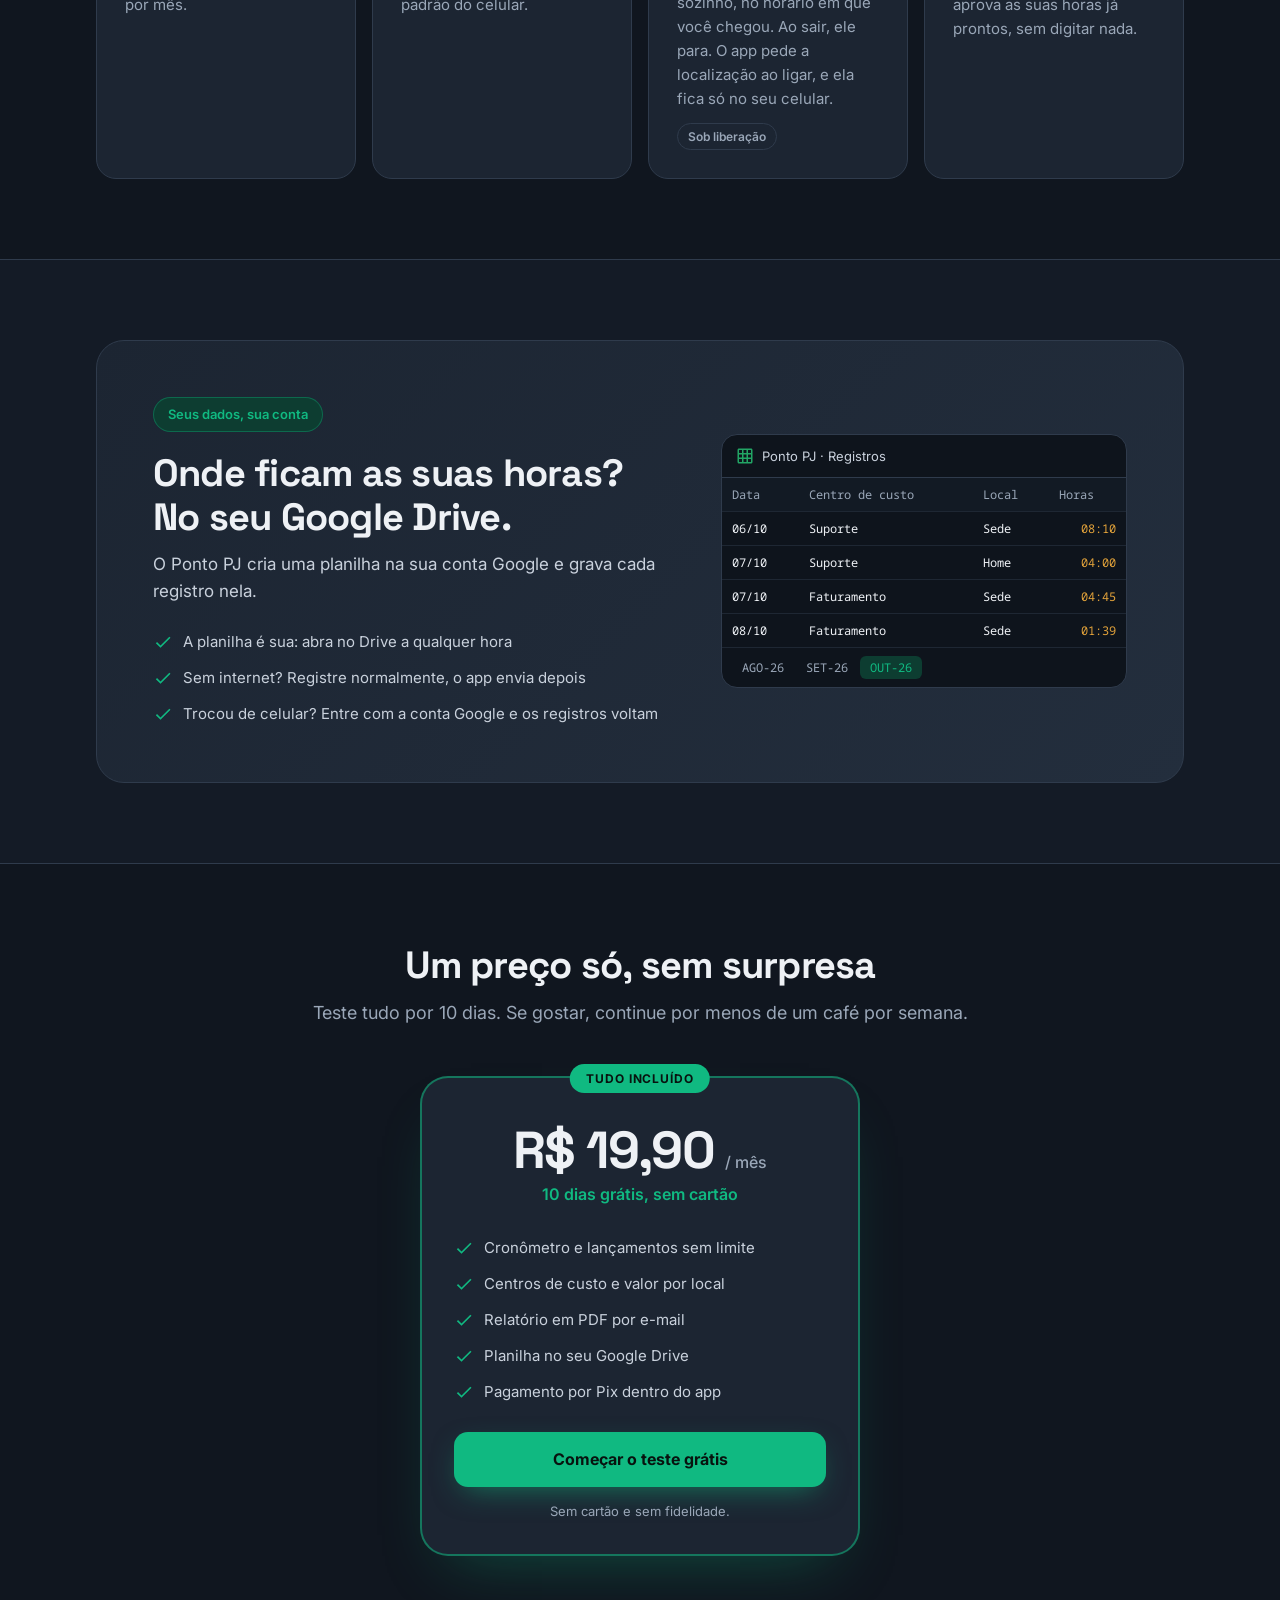
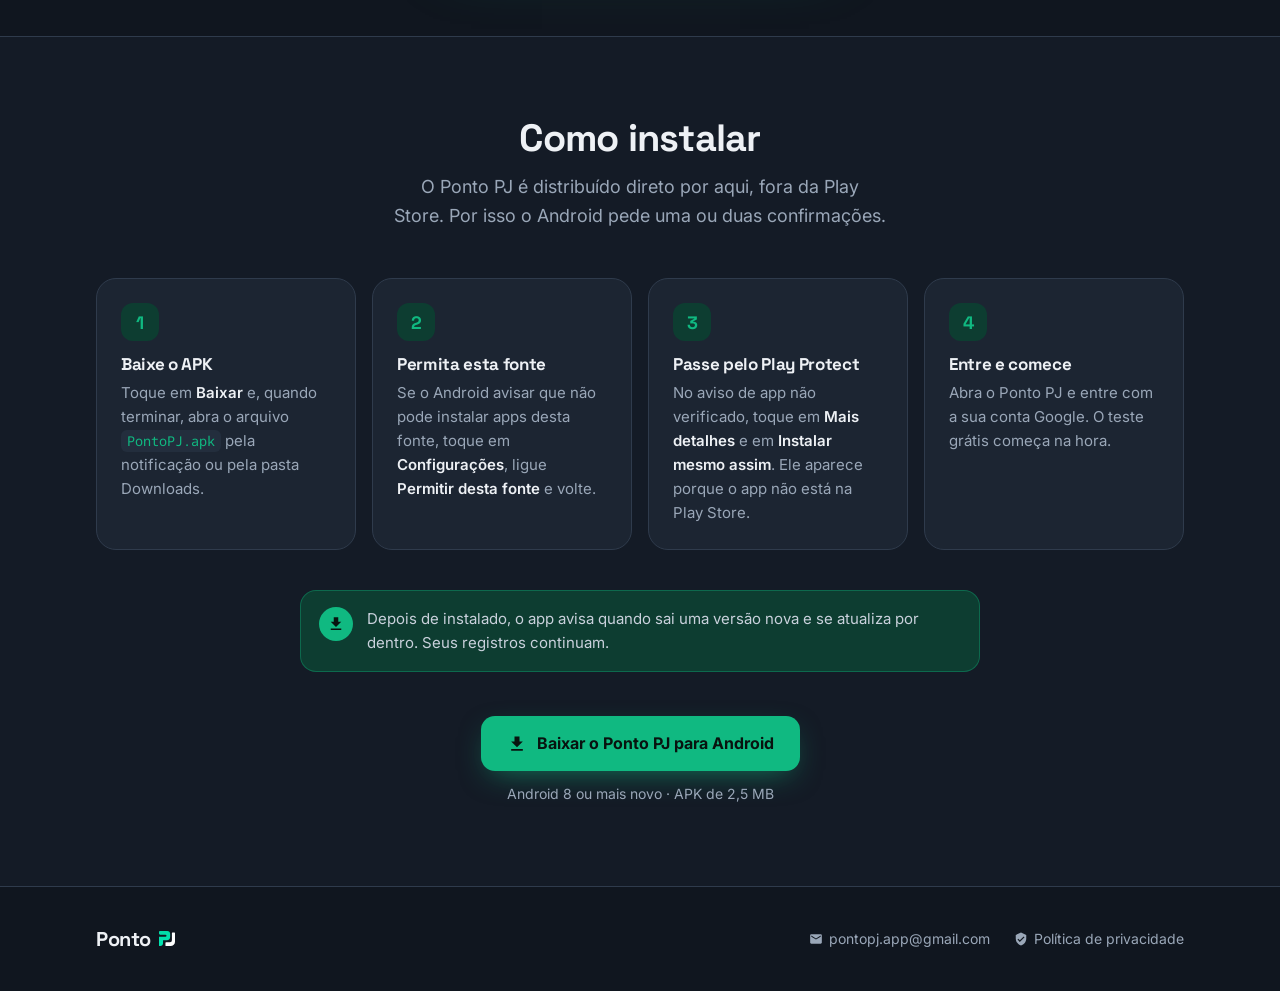
==== commit ff37a1d8: "Site: tela de exemplo como no app 4.0.260 (a barra dos meses e o Enviar saem; o cartão do mês ganha " ====
--- a/index.html
+++ b/index.html
@@ -33,7 +33,6 @@
   <symbol id="i-home" viewBox="0 0 24 24"><path d="M10,20v-6h4v6h5v-8h3L12,3 2,12h3v8z"/></symbol>
   <symbol id="i-business" viewBox="0 0 24 24"><path d="M12,7V3H2v18h20V7H12zM6,19H4v-2h2v2zM6,15H4v-2h2v2zM6,11H4V9h2v2zM6,7H4V5h2v2zM10,19H8v-2h2v2zM10,15H8v-2h2v2zM10,11H8V9h2v2zM10,7H8V5h2v2zM20,19h-8v-2h2v-2h-2v-2h2v-2h-2V9h8v10zM18,11h-2v2h2v-2zM18,15h-2v2h2v-2z"/></symbol>
   <symbol id="i-place" viewBox="0 0 24 24"><path d="M12,2C8.13,2 5,5.13 5,9c0,5.25 7,13 7,13s7,-7.75 7,-13c0,-3.87 -3.13,-7 -7,-7zM12,11.5c-1.38,0 -2.5,-1.12 -2.5,-2.5s1.12,-2.5 2.5,-2.5 2.5,1.12 2.5,2.5 -1.12,2.5 -2.5,2.5z"/></symbol>
-  <symbol id="i-send" viewBox="0 0 24 24"><path d="M2.01,21L23,12 2.01,3 2,10l15,2 -15,2z"/></symbol>
   <symbol id="i-schedule" viewBox="0 0 24 24"><path d="M11.99,2C6.47,2 2,6.48 2,12s4.47,10 9.99,10C17.52,22 22,17.52 22,12S17.52,2 11.99,2zM12,20c-4.42,0 -8,-3.58 -8,-8s3.58,-8 8,-8 8,3.58 8,8 -3.58,8 -8,8zM12.5,7H11v6l5.25,3.15 0.75,-1.23 -4.5,-2.67z"/></symbol>
   <symbol id="i-tag" viewBox="0 0 24 24"><path d="M21.41,11.58l-9,-9C12.05,2.22 11.55,2 11,2H4C2.9,2 2,2.9 2,4v7c0,0.55 0.22,1.05 0.59,1.42l9,9C11.95,21.78 12.45,22 13,22c0.55,0 1.05,-0.22 1.41,-0.59l7,-7C21.78,14.05 22,13.55 22,13C22,12.45 21.77,11.94 21.41,11.58zM13,20.01L4,11V4h7v-0.01l9,9L13,20.01zM6.5,5C7.33,5 8,5.67 8,6.5S7.33,8 6.5,8S5,7.33 5,6.5S5.67,5 6.5,5z"/></symbol>
   <symbol id="i-sync" viewBox="0 0 24 24"><path d="M12,4V1L8,5l4,4V6c3.31,0 6,2.69 6,6 0,1.01 -0.25,1.97 -0.7,2.8l1.46,1.46C19.54,15.03 20,13.57 20,12c0,-4.42 -3.58,-8 -8,-8zM12,18c-3.31,0 -6,-2.69 -6,-6 0,-1.01 0.25,-1.97 0.7,-2.8L5.24,7.74C4.46,8.97 4,10.43 4,12c0,4.42 3.58,8 8,8v3l4,-4 -4,-4v3z"/></symbol>
@@ -106,16 +105,12 @@
             <div><svg><use href="#i-place"/></svg>Externo<em>R$ 95,00/h</em></div>
           </div>
 
-          <div class="linha-meses">
-            <div class="card meses"><svg class="seta ant"><use href="#i-seta"/></svg><span class="mes-r"><svg><use href="#i-calendar"/></svg>SET-26</span><span class="mes-r on"><svg><use href="#i-calendar"/></svg>OUT-26</span><svg class="seta apagada"><use href="#i-seta"/></svg></div>
-            <div class="card enviar"><svg><use href="#i-send"/></svg>Enviar</div>
-          </div>
-
           <div class="card mes">
             <div class="topo"><small>OUTUBRO · ATÉ AGORA</small><small>HOJE<b id="hoje">1h39</b></small></div>
             <div class="meio"><span class="h">41:20<i>h</i></span>
               <div class="valor"><b>R$ 3.512,50</b><small>previsão R$ 15.640</small></div></div>
             <div class="barra"><span></span></div>
+            <div class="rodape"><svg class="seta ant"><use href="#i-seta"/></svg><span><svg><use href="#i-doc"/></svg>Toque para gerar relatório</span><svg class="seta apagada"><use href="#i-seta"/></svg></div>
           </div>
 
           <div class="card hist">
--- a/estilo.css
+++ b/estilo.css
@@ -124,19 +124,7 @@
 .locais em { display: block; font: normal 9px var(--mono); }
 .locais .on { color: var(--ink); font-weight: 700; border-color: var(--run); }
 .locais .on svg { fill: var(--run); }
-/* Barra dos meses (dois à vista, o escolhido em branco com o calendário verde) e o Enviar, nas colunas dos locais */
-.linha-meses { display: grid; grid-template-columns: 2fr 1fr; grid-gap: 7px; gap: 7px; margin-top: 10px; }
-.meses { display: flex; align-items: center; height: 30px; padding: 0 3px; border-radius: 11px; position: relative; }
-.meses .ant { transform: rotate(180deg); }
-.meses .apagada { opacity: .3; }
-.meses::after { content: ""; position: absolute; left: 50%; top: 9px; width: 1px; height: 12px; background: #2C384A; }
-.mes-r { flex: 1; display: flex; align-items: center; justify-content: center; gap: 4px; font-size: 10px; letter-spacing: .04em; color: var(--ink-dim); }
-.mes-r svg { width: 11px; height: 11px; fill: var(--ink-dim); }
-.mes-r.on { color: var(--ink); font-weight: 700; }
-.mes-r.on svg { fill: var(--run); }
-.enviar { height: 30px; border-radius: 11px; display: flex; align-items: center; justify-content: center; gap: 6px; font-size: 11px; font-weight: 700; color: var(--ink); }
-.enviar svg { width: 12px; height: 12px; fill: var(--amber); }
-/* Cartão do mês: horas grandes, valor e previsão, HOJE à direita e a barra até a previsão */
+/* Cartão do mês: desliza para os lados para trocar de mês; o rodapé tem as setas e o "Toque para gerar relatório" */
 .mes { margin-top: 10px; padding: 11px 14px 12px; }
 .mes .topo { display: flex; justify-content: space-between; }
 .mes small { display: block; font-size: 9px; letter-spacing: .08em; color: var(--ink-dim); font-weight: 500; }
@@ -149,6 +137,11 @@
 .mes .valor small { letter-spacing: 0; }
 .mes .barra { height: 3px; background: var(--bg); border-radius: 2px; margin-top: 9px; }
 .mes .barra span { display: block; width: 26%; height: 100%; background: var(--run); border-radius: 2px; }
+.mes .rodape { display: flex; align-items: center; margin-top: 9px; padding-top: 8px; border-top: 1px solid var(--line); }
+.mes .rodape .ant { transform: rotate(180deg); }
+.mes .rodape .apagada { opacity: .3; }
+.mes .rodape span { flex: 1; display: flex; align-items: center; justify-content: center; gap: 5px; font-size: 10px; color: var(--ink-dim); }
+.mes .rodape span svg { width: 11px; height: 11px; fill: var(--amber); }
 /* Histórico: os registros do dia num cartão só, com a data e o total do dia */
 .hist { margin-top: 10px; padding: 9px 8px 8px; border-radius: 15px; }
 .hist-topo { display: flex; justify-content: space-between; align-items: center; margin: 0 4px 7px; font-size: 12px; }
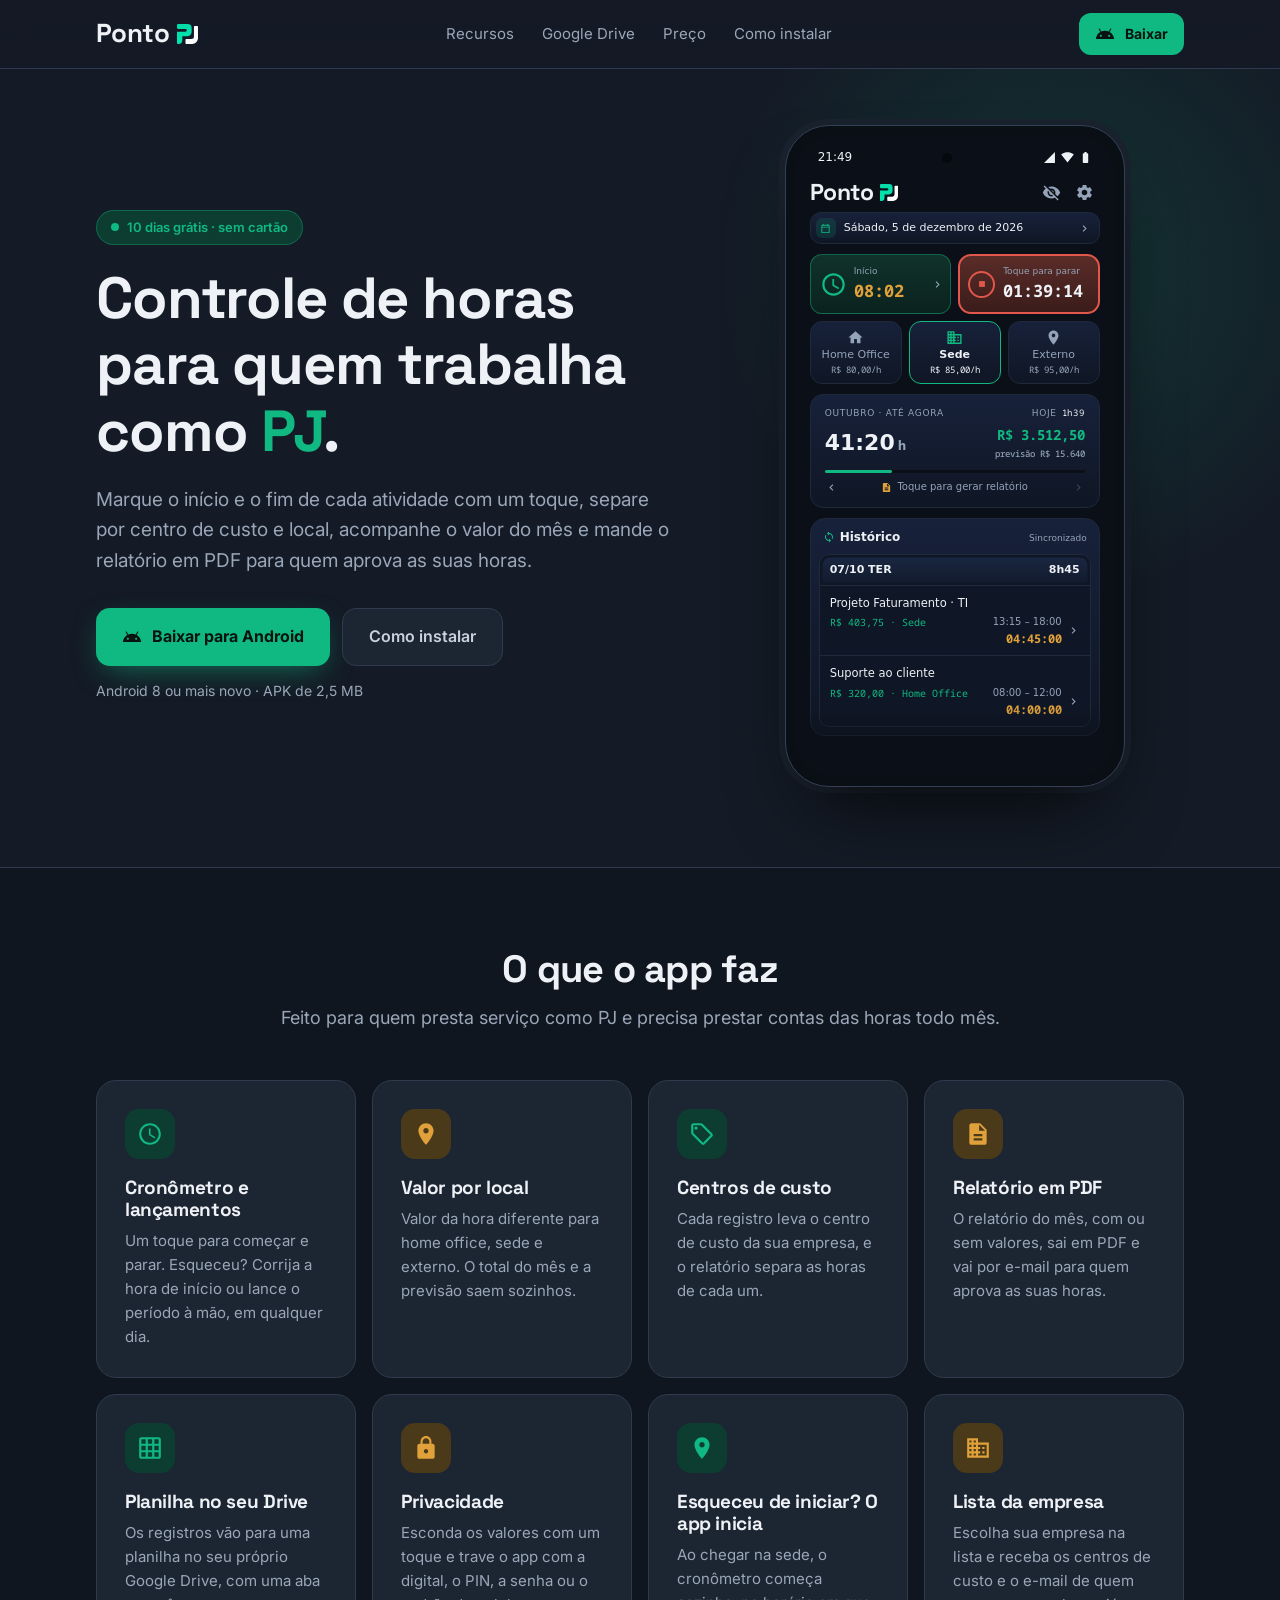
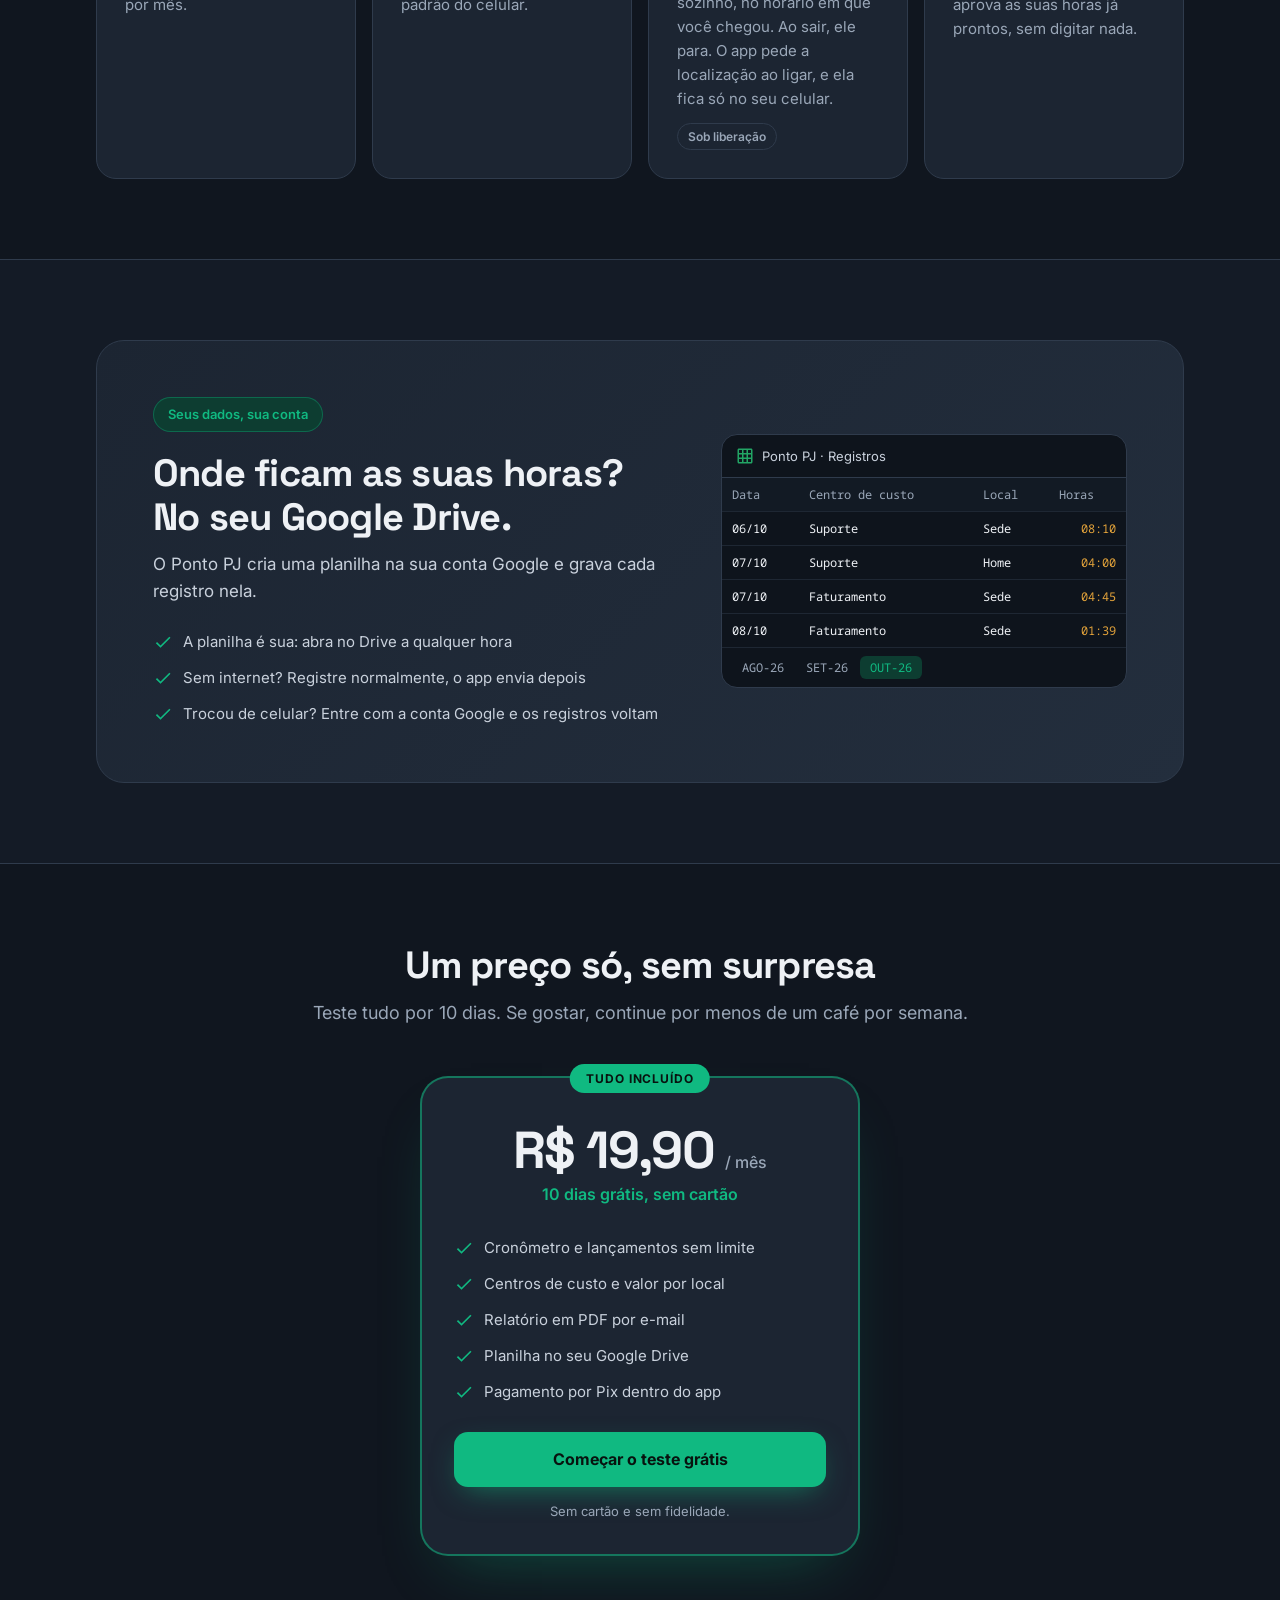
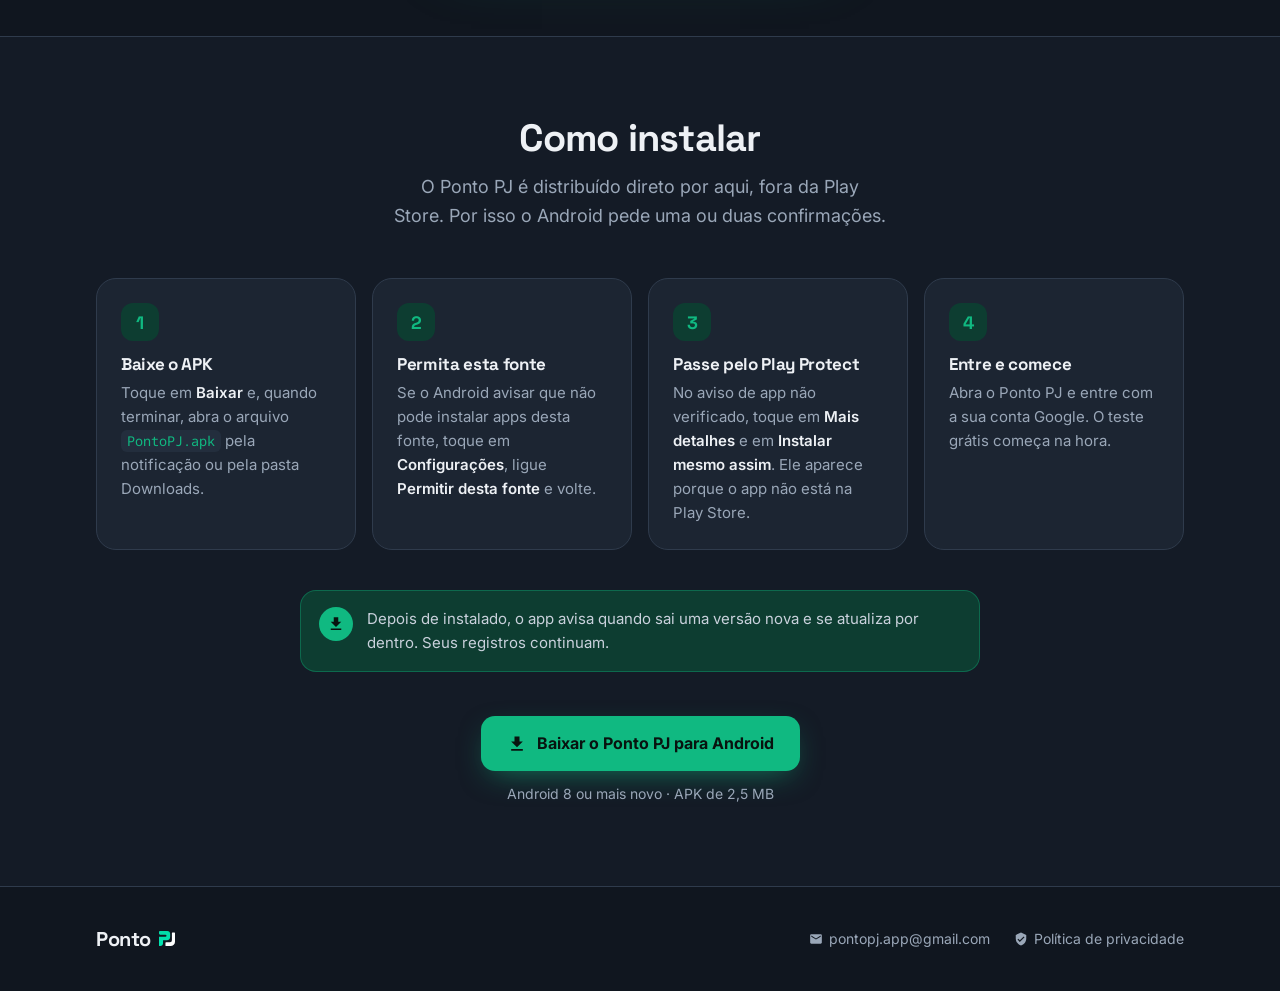
==== commit f80dff52: "Site: no cartão do mês com a barra de progresso, o rodapé fica sem a linha divisória (como no app 4." ====
--- a/index.html
+++ b/index.html
@@ -17,7 +17,7 @@
     document.documentElement.appendChild(d); var tem = d.scrollHeight === 1; d.parentNode.removeChild(d);
     if (!tem) document.documentElement.className += ' sem-gap'; })();
 </script>
-<link rel="stylesheet" href="estilo.css?v=16">
+<link rel="stylesheet" href="estilo.css?v=17">
 </head>
 <body>
 
--- a/estilo.css
+++ b/estilo.css
@@ -138,6 +138,8 @@
 .mes .barra { height: 3px; background: var(--bg); border-radius: 2px; margin-top: 9px; }
 .mes .barra span { display: block; width: 26%; height: 100%; background: var(--run); border-radius: 2px; }
 .mes .rodape { display: flex; align-items: center; margin-top: 9px; padding-top: 8px; border-top: 1px solid var(--line); }
+/* com a barra de progresso (mês atual) ela já separa o rodapé: sem a linha, como no app */
+.mes .barra + .rodape { border-top: 0; padding-top: 0; margin-top: 6px; }
 .mes .rodape .ant { transform: rotate(180deg); }
 .mes .rodape .apagada { opacity: .3; }
 .mes .rodape span { flex: 1; display: flex; align-items: center; justify-content: center; gap: 5px; font-size: 10px; color: var(--ink-dim); }
